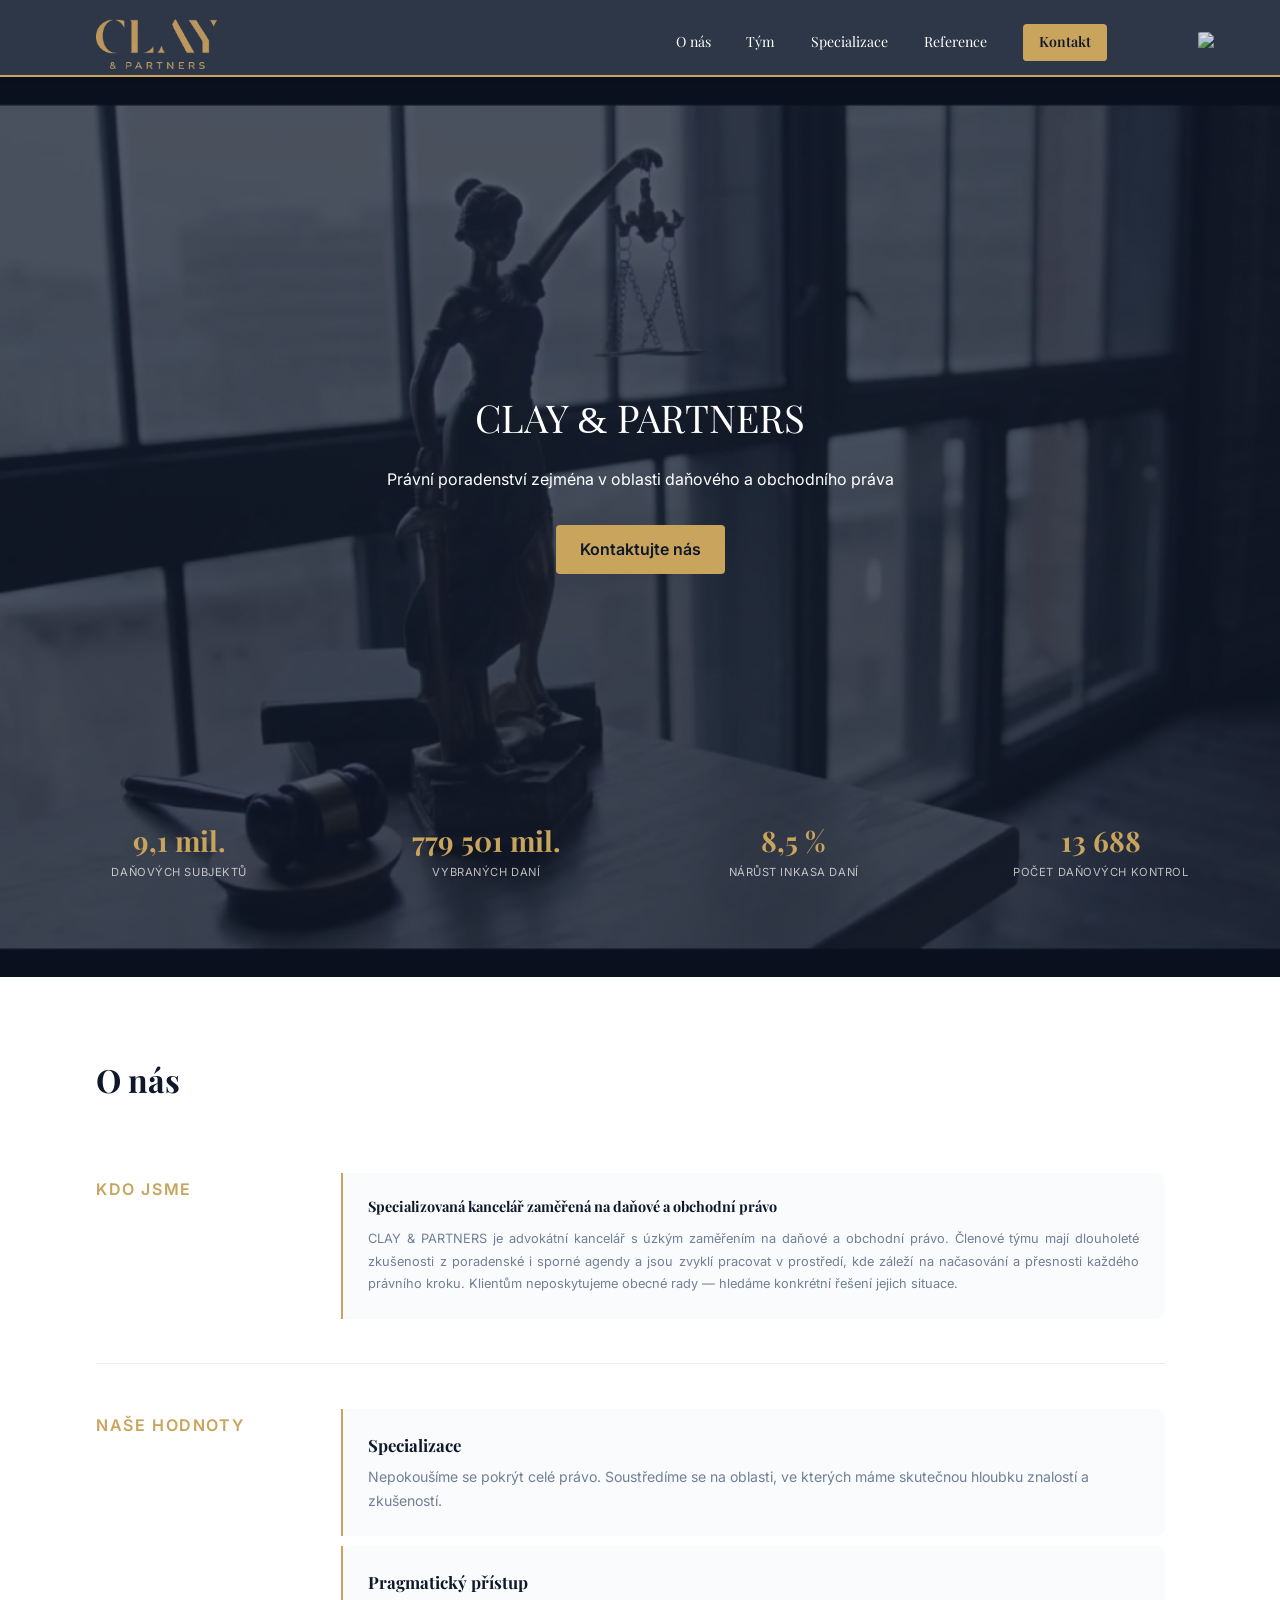
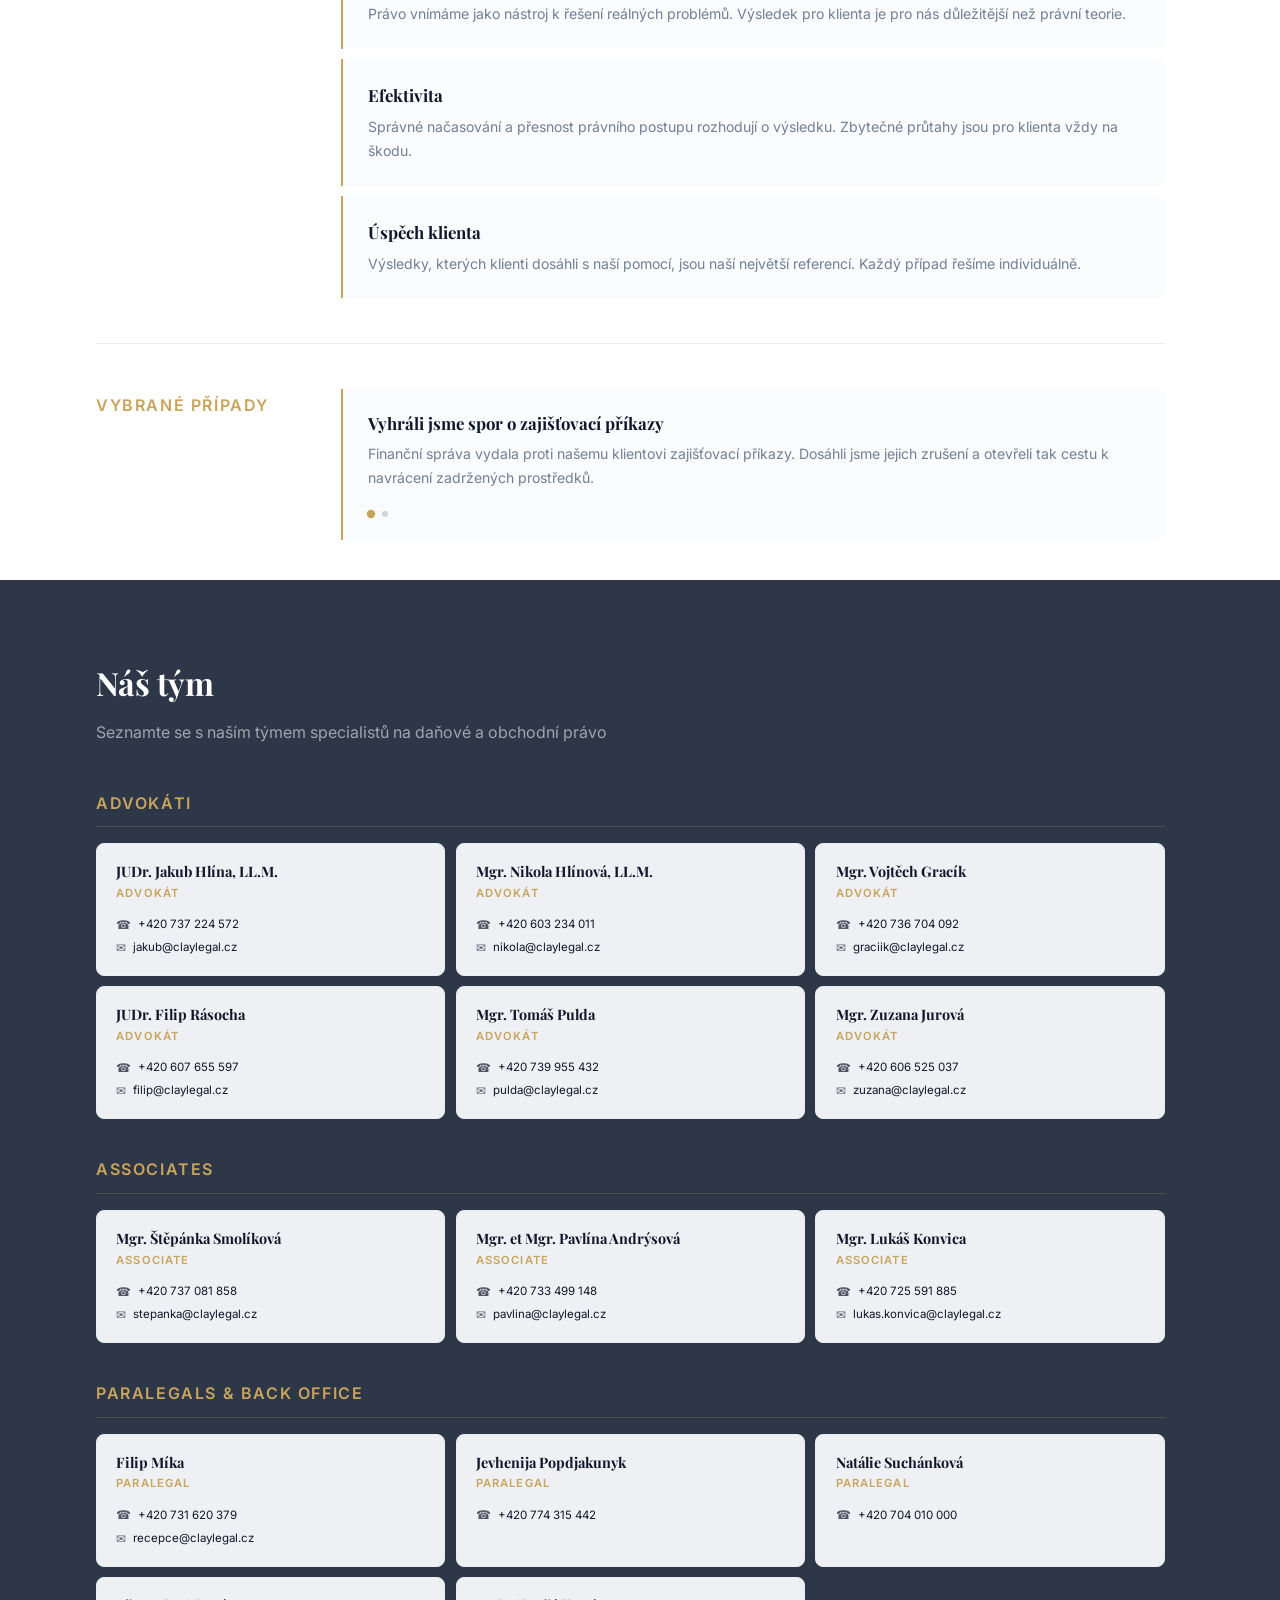
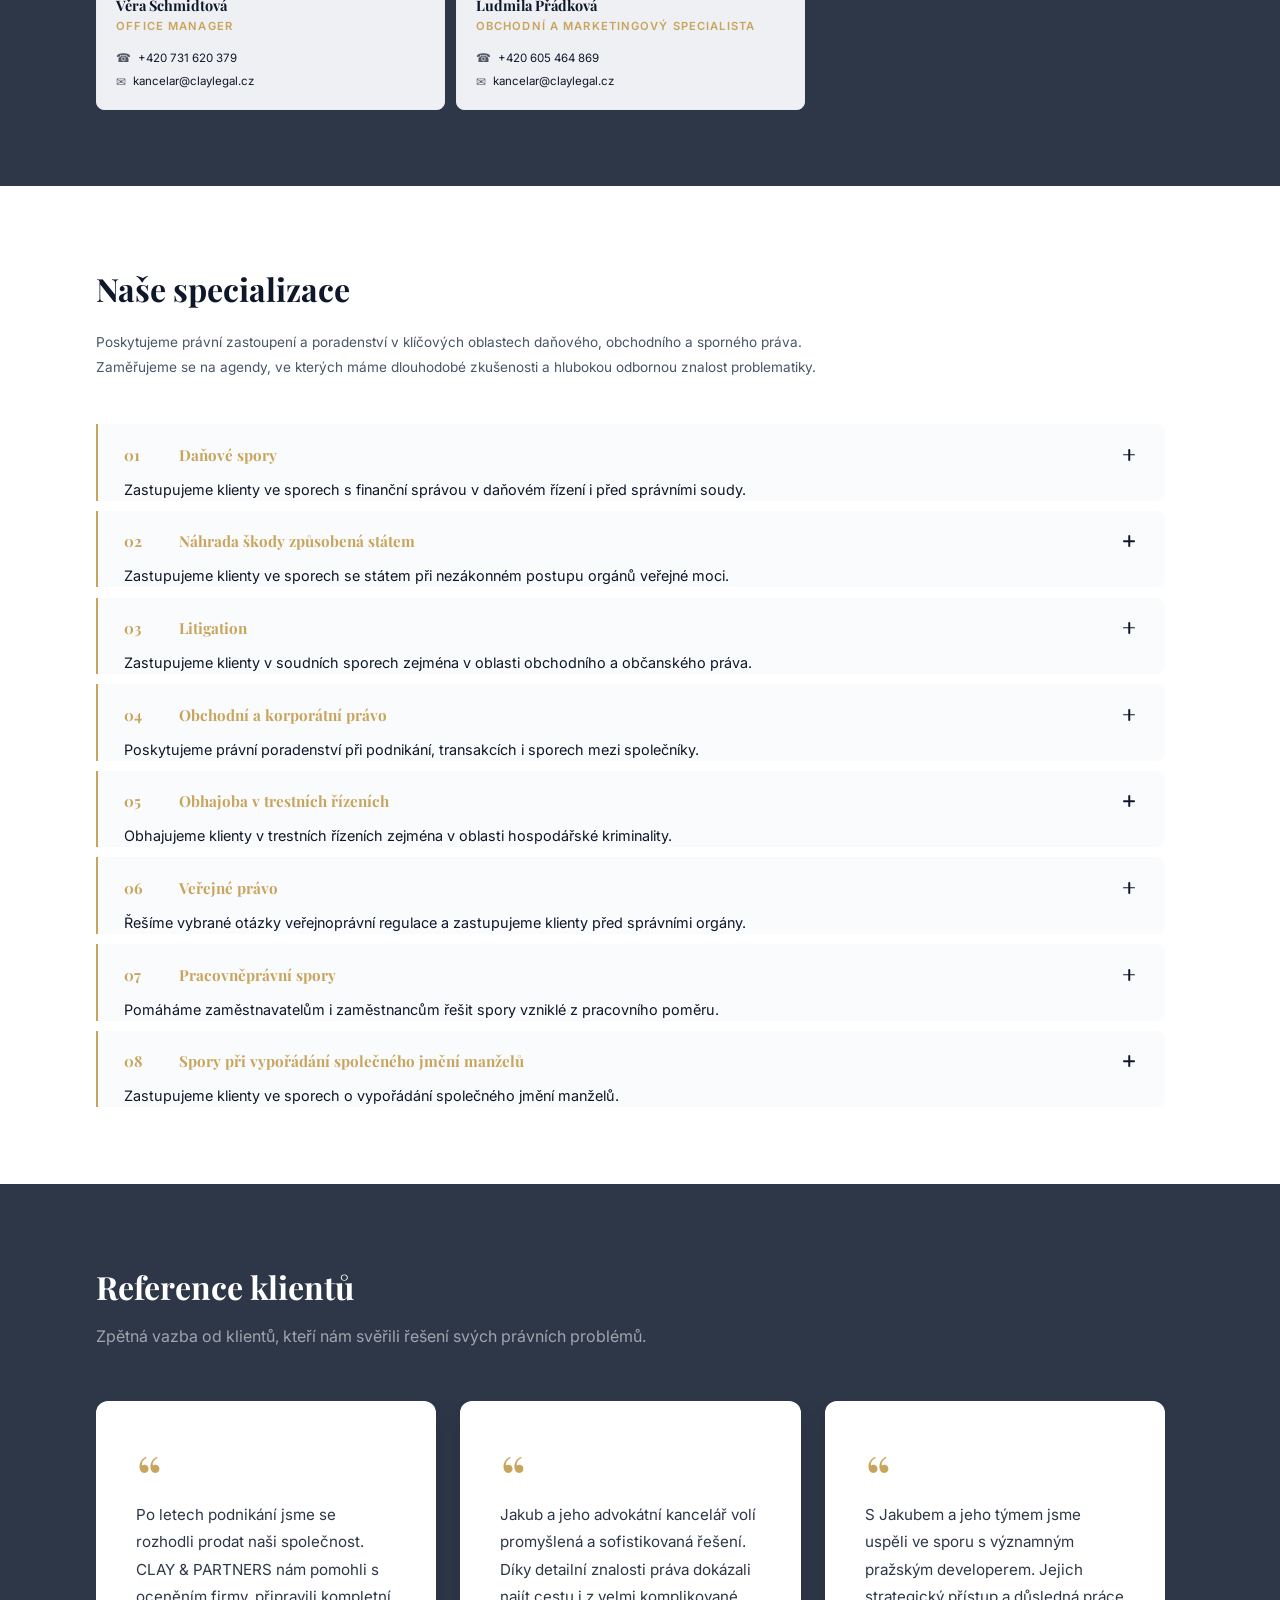
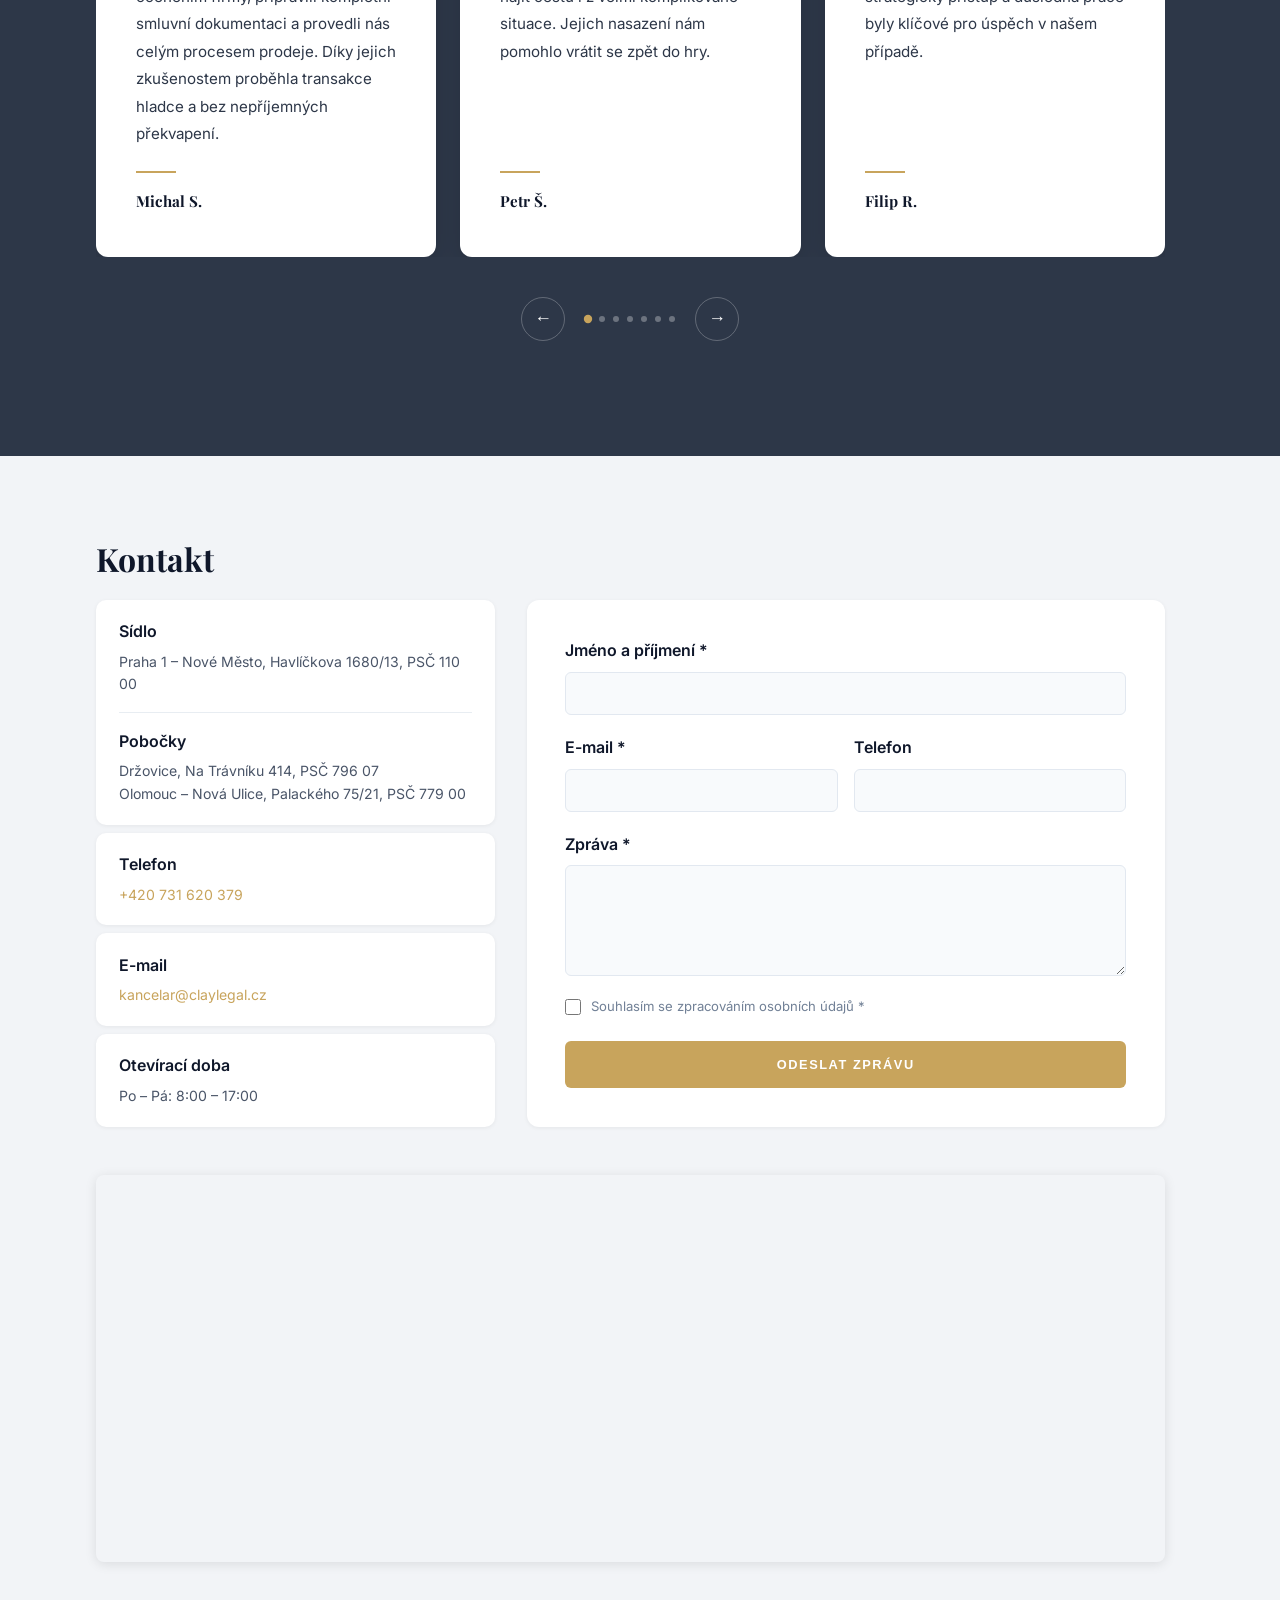
==== index.html @ 36e62459 "Add Google Maps embed with satellite view pinned to CLAY & PARTNERS Co-Authored-By: Claude Sonnet 4." ====
<!DOCTYPE html>
<html lang="cs">
<head>
    <meta charset="UTF-8">
    <meta name="viewport" content="width=device-width, initial-scale=1.0">
    <title>Advokátní Kancelář</title>
    <link href="https://fonts.googleapis.com/css2?family=Inter:wght@400;500;600&family=Playfair+Display:wght@400;700&display=swap" rel="stylesheet">
    <link rel="stylesheet" href="css/style.css">
</head>
<body>
    <header>
        <nav>
            <div class="container">
                <a href="#hero"><div class="logo-wrap"><img src="clay_partners_logo.svg" alt="CLAY & PARTNERS" class="logo"></div></a>
                <div class="nav-right">
                    <ul>
                        <li><a href="#onas">O nás</a></li>
                        <li><a href="#tym">Tým</a></li>
                        <li><a href="#specializace">Specializace</a></li>
                        <li><a href="#reference">Reference</a></li>
                        <li><a href="#kontakt">Kontakt</a></li>
                    </ul>
                    <button class="hamburger" id="hamburgerBtn" aria-label="Otevřít menu" aria-expanded="false">
                        <span></span>
                        <span></span>
                        <span></span>
                    </button>
                    <a href="index-en.html" class="lang-switch"><img src="https://cdn.jsdelivr.net/gh/lipis/flag-icons@6.6.6/flags/4x3/gb.svg" alt="EN" class="flag-icon"></a>
                </div>
            </div>
        </nav>
    </header>

    <!-- Mobile full-screen menu -->
    <div class="mobile-menu" id="mobileMenu" aria-hidden="true">
        <button class="mobile-menu-close" id="mobileMenuClose" aria-label="Zavřít menu">&times;</button>
        <ul>
            <li><a href="#onas">O nás</a></li>
            <li><a href="#tym">Tým</a></li>
            <li><a href="#specializace">Specializace</a></li>
            <li><a href="#reference">Reference</a></li>
            <li><a href="#kontakt">Kontakt</a></li>
        </ul>
        <a href="index-en.html" class="mobile-menu-lang">EN</a>
    </div>

    <section id="hero">
        <video autoplay muted loop preload="auto" poster="video/hero-poster.jpg">
            <source src="https://res.cloudinary.com/diklpwtvn/video/upload/f_auto,q_auto,w_1280/v1774442061/Final_clay_1_xkkwip.mp4" type="video/mp4">
            Váš prohlížeč nepodporuje video.
        </video>
        <div class="overlay"></div>
        <div class="hero-content">
            <div class="hero-text">
                <h1>CLAY <span class="ampersand">&amp;</span> PARTNERS</h1>
                <p>Právní poradenství zejména v oblasti daňového a obchodního práva</p>
                <a href="#kontakt" class="btn">Kontaktujte nás</a>
            </div>
            <div class="hero-stats">
                <div class="stat">
                    <div class="stat-value" data-target="9.3" data-suffix=" mil.">0</div>
                    <div class="stat-label">Daňových subjektů</div>
                </div>
                <div class="stat">
                    <div class="stat-value" data-target="795573" data-suffix=" mil.">0</div>
                    <div class="stat-label">Vybraných daní</div>
                </div>
                <div class="stat">
                    <div class="stat-value" data-target="8.7" data-suffix=" %">0</div>
                    <div class="stat-label">Nárůst inkasa daní</div>
                </div>
                <div class="stat">
                    <div class="stat-value" data-target="13971">0</div>
                    <div class="stat-label">Počet daňových kontrol</div>
                </div>
            </div>
        </div>
    </section>

    <section id="onas" class="section onas-section">
        <div class="container">

            <h2 class="onas-main-title">O nás</h2>

            <div class="onas-block">
                <div class="onas-block-label">Kdo jsme</div>
                <div class="onas-block-body">
                    <div class="content-block">
                        <h3 class="onas-headline">Specializovaná kancelář zaměřená na daňové a obchodní právo</h3>
                        <p class="onas-text">CLAY & PARTNERS je advokátní kancelář s úzkým zaměřením na daňové a obchodní právo. Členové týmu mají dlouholeté zkušenosti z poradenské i sporné agendy a jsou zvyklí pracovat v prostředí, kde záleží na načasování a přesnosti každého právního kroku. Klientům neposkytujeme obecné rady — hledáme konkrétní řešení jejich situace.</p>
                    </div>
                </div>
            </div>

            <div class="onas-block">
                <div class="onas-block-label">Naše hodnoty</div>
                <div class="onas-block-body">
                    <div class="values-grid">
                        <div class="value-card content-block">
                            <div class="value-title">Specializace</div>
                            <p>Nepokoušíme se pokrýt celé právo. Soustředíme se na oblasti, ve kterých máme skutečnou hloubku znalostí a zkušeností.</p>
                        </div>
                        <div class="value-card content-block">
                            <div class="value-title">Pragmatický přístup</div>
                            <p>Právo vnímáme jako nástroj k řešení reálných problémů. Výsledek pro klienta je pro nás důležitější než právní teorie.</p>
                        </div>
                        <div class="value-card content-block">
                            <div class="value-title">Efektivita</div>
                            <p>Správné načasování a přesnost právního postupu rozhodují o výsledku. Zbytečné průtahy jsou pro klienta vždy na škodu.</p>
                        </div>
                        <div class="value-card content-block">
                            <div class="value-title">Úspěch klienta</div>
                            <p>Výsledky, kterých klienti dosáhli s naší pomocí, jsou naší největší referencí. Každý případ řešíme individuálně.</p>
                        </div>
                    </div>
                </div>
            </div>

            <div class="onas-block">
                <div class="onas-block-label">Vybrané případy</div>
                <div class="onas-block-body">
                    <div class="cases-slider content-block">
                        <div class="cases-track" role="region" aria-label="Vybrané případy">
                            <div class="case-slide active" aria-hidden="false">
                                <h3 class="case-title">Vyhráli jsme spor o zajišťovací příkazy</h3>
                                <p class="case-text">Finanční správa vydala proti našemu klientovi zajišťovací příkazy. Dosáhli jsme jejich zrušení a otevřeli tak cestu k navrácení zadržených prostředků.</p>
                            </div>
                            <div class="case-slide" aria-hidden="true">
                                <h3 class="case-title">Vysoudili jsme zpět odebrané dotace</h3>
                                <p class="case-text">Klient čelil odebrání dotace a vysokému penále. Rozhodnutí finančního úřadu se nám podařilo zrušit.</p>
                            </div>
                        </div>
                        <div class="cases-dots" role="tablist" aria-label="Přepínání případů">
                            <button class="case-dot active" role="tab" aria-selected="true" aria-label="Případ 1"></button>
                            <button class="case-dot" role="tab" aria-selected="false" aria-label="Případ 2"></button>
                        </div>
                    </div>
                </div>
            </div>

        </div>
    </section>

    <section id="tym" class="section team-section">
        <div class="container">
            <div class="section-header">
                <h2>Náš tým</h2>
                <p class="section-subtitle">Seznamte se s naším týmem specialistů na daňové a obchodní právo</p>
            </div>

            <div class="team-category">
                <div class="category-label">Advokáti</div>
                <div class="team-grid">
                    <div class="team-card">
                        <div class="team-card-name">JUDr. Jakub Hlína, LL.M.</div>
                        <div class="team-card-position">Advokát</div>
                        <div class="team-card-contact">
                            <a href="tel:+420737224572" class="contact-link"><span class="contact-icon">☎</span>+420 737 224 572</a>
                            <a href="mailto:jakub@claylegal.cz" class="contact-link"><span class="contact-icon">✉</span>jakub@claylegal.cz</a>
                        </div>
                    </div>
                    <div class="team-card">
                        <div class="team-card-name">Mgr. Nikola Hlínová, LL.M.</div>
                        <div class="team-card-position">Advokát</div>
                        <div class="team-card-contact">
                            <a href="tel:+420603234011" class="contact-link"><span class="contact-icon">☎</span>+420 603 234 011</a>
                            <a href="mailto:nikola@claylegal.cz" class="contact-link"><span class="contact-icon">✉</span>nikola@claylegal.cz</a>
                        </div>
                    </div>
                    <div class="team-card">
                        <div class="team-card-name">Mgr. Vojtěch Gracík</div>
                        <div class="team-card-position">Advokát</div>
                        <div class="team-card-contact">
                            <a href="tel:+420736704092" class="contact-link"><span class="contact-icon">☎</span>+420 736 704 092</a>
                            <a href="mailto:graciik@claylegal.cz" class="contact-link"><span class="contact-icon">✉</span>graciik@claylegal.cz</a>
                        </div>
                    </div>
                    <div class="team-card">
                        <div class="team-card-name">JUDr. Filip Rásocha</div>
                        <div class="team-card-position">Advokát</div>
                        <div class="team-card-contact">
                            <a href="tel:+420607655597" class="contact-link"><span class="contact-icon">☎</span>+420 607 655 597</a>
                            <a href="mailto:filip@claylegal.cz" class="contact-link"><span class="contact-icon">✉</span>filip@claylegal.cz</a>
                        </div>
                    </div>
                    <div class="team-card">
                        <div class="team-card-name">Mgr. Tomáš Pulda</div>
                        <div class="team-card-position">Advokát</div>
                        <div class="team-card-contact">
                            <a href="tel:+420739955432" class="contact-link"><span class="contact-icon">☎</span>+420 739 955 432</a>
                            <a href="mailto:pulda@claylegal.cz" class="contact-link"><span class="contact-icon">✉</span>pulda@claylegal.cz</a>
                        </div>
                    </div>
                    <div class="team-card">
                        <div class="team-card-name">Mgr. Zuzana Jurová</div>
                        <div class="team-card-position">Advokát</div>
                        <div class="team-card-contact">
                            <a href="tel:+420606525037" class="contact-link"><span class="contact-icon">☎</span>+420 606 525 037</a>
                            <a href="mailto:zuzana@claylegal.cz" class="contact-link"><span class="contact-icon">✉</span>zuzana@claylegal.cz</a>
                        </div>
                    </div>
                </div>
            </div>

            <div class="team-category">
                <div class="category-label">Associates</div>
                <div class="team-grid">
                    <div class="team-card">
                        <div class="team-card-name">Mgr. Štěpánka Smolíková</div>
                        <div class="team-card-position">Associate</div>
                        <div class="team-card-contact">
                            <a href="tel:+420737081858" class="contact-link"><span class="contact-icon">☎</span>+420 737 081 858</a>
                            <a href="mailto:stepanka@claylegal.cz" class="contact-link"><span class="contact-icon">✉</span>stepanka@claylegal.cz</a>
                        </div>
                    </div>
                    <div class="team-card">
                        <div class="team-card-name">Mgr. et Mgr. Pavlína Andrýsová</div>
                        <div class="team-card-position">Associate</div>
                        <div class="team-card-contact">
                            <a href="tel:+420733499148" class="contact-link"><span class="contact-icon">☎</span>+420 733 499 148</a>
                            <a href="mailto:pavlina@claylegal.cz" class="contact-link"><span class="contact-icon">✉</span>pavlina@claylegal.cz</a>
                        </div>
                    </div>
                    <div class="team-card">
                        <div class="team-card-name">Mgr. Lukáš Konvica</div>
                        <div class="team-card-position">Associate</div>
                        <div class="team-card-contact">
                            <a href="tel:+420725591885" class="contact-link"><span class="contact-icon">☎</span>+420 725 591 885</a>
                            <a href="mailto:lukas.konvica@claylegal.cz" class="contact-link"><span class="contact-icon">✉</span>lukas.konvica@claylegal.cz</a>
                        </div>
                    </div>
                </div>
            </div>

            <div class="team-category">
                <div class="category-label">Paralegals & Back Office</div>
                <div class="team-grid">
                    <div class="team-card">
                        <div class="team-card-name">Filip Míka</div>
                        <div class="team-card-position">Paralegal</div>
                        <div class="team-card-contact">
                            <a href="tel:+420731620379" class="contact-link"><span class="contact-icon">☎</span>+420 731 620 379</a>
                            <a href="mailto:recepce@claylegal.cz" class="contact-link"><span class="contact-icon">✉</span>recepce@claylegal.cz</a>
                        </div>
                    </div>
                    <div class="team-card">
                        <div class="team-card-name">Jevhenija Popdjakunyk</div>
                        <div class="team-card-position">Paralegal</div>
                        <div class="team-card-contact">
                            <a href="tel:+420774315442" class="contact-link"><span class="contact-icon">☎</span>+420 774 315 442</a>
                        </div>
                    </div>
                    <div class="team-card">
                        <div class="team-card-name">Natálie Suchánková</div>
                        <div class="team-card-position">Paralegal</div>
                        <div class="team-card-contact">
                            <a href="tel:+420704010000" class="contact-link"><span class="contact-icon">☎</span>+420 704 010 000</a>
                        </div>
                    </div>
                    <div class="team-card">
                        <div class="team-card-name">Věra Schmidtová</div>
                        <div class="team-card-position">Office Manager</div>
                        <div class="team-card-contact">
                            <a href="tel:+420731620379" class="contact-link"><span class="contact-icon">☎</span>+420 731 620 379</a>
                            <a href="mailto:kancelar@claylegal.cz" class="contact-link"><span class="contact-icon">✉</span>kancelar@claylegal.cz</a>
                        </div>
                    </div>
                    <div class="team-card">
                        <div class="team-card-name">Ludmila Přádková</div>
                        <div class="team-card-position">Obchodní a marketingový specialista</div>
                        <div class="team-card-contact">
                            <a href="tel:+420605464869" class="contact-link"><span class="contact-icon">☎</span>+420 605 464 869</a>
                            <a href="mailto:kancelar@claylegal.cz" class="contact-link"><span class="contact-icon">✉</span>kancelar@claylegal.cz</a>
                        </div>
                    </div>
                </div>
            </div>
        </div>
    </section>

    <section id="specializace" class="section specializace-section">
        <div class="container">
            <h2>Naše specializace</h2>
            <p class="specializace-intro">Poskytujeme právní zastoupení a poradenství v klíčových oblastech daňového, obchodního a sporného práva. Zaměřujeme se na agendy, ve kterých máme dlouhodobé zkušenosti a hlubokou odbornou znalost problematiky.</p>

            <div class="accordion">

                <div class="accordion-item">
                    <button class="accordion-header" aria-expanded="false">
                        <span class="accordion-number">01</span>
                        <span class="accordion-title">Daňové spory</span>
                        <span class="accordion-icon"></span>
                    </button>
                    <div class="accordion-body">
                        <div class="accordion-body-inner">
                            <p class="accordion-perex">Zastupujeme klienty ve sporech s finanční správou v daňovém řízení i před správními soudy.</p>
                            <p class="accordion-text">Máte problémy s berní či celní správou? Čelíte daňové kontrole, zadržení nadměrného odpočtu DPH nebo zajišťovacím příkazům? Zastupujeme domácí i zahraniční klienty ve všech fázích daňového řízení včetně navazujícího soudního přezkumu. Máme za sebou úspěšné spory s finanční správou v hodnotě přesahující 1 miliardu korun.</p>
                        </div>
                    </div>
                </div>

                <div class="accordion-item">
                    <button class="accordion-header" aria-expanded="false">
                        <span class="accordion-number">02</span>
                        <span class="accordion-title">Náhrada škody způsobená státem</span>
                        <span class="accordion-icon"></span>
                    </button>
                    <div class="accordion-body">
                        <div class="accordion-body-inner">
                            <p class="accordion-perex">Zastupujeme klienty ve sporech se státem při nezákonném postupu orgánů veřejné moci.</p>
                            <p class="accordion-text">Pokud Vám stát způsobil škodu nezákonným rozhodnutím nebo nesprávným úředním postupem, pomůžeme Vám domoci se náhrady podle zákona o odpovědnosti státu za škodu. Zastupujeme klienty například při nezákonných zásazích finanční správy či dalších orgánů veřejné moci.</p>
                        </div>
                    </div>
                </div>

                <div class="accordion-item">
                    <button class="accordion-header" aria-expanded="false">
                        <span class="accordion-number">03</span>
                        <span class="accordion-title">Litigation</span>
                        <span class="accordion-icon"></span>
                    </button>
                    <div class="accordion-body">
                        <div class="accordion-body-inner">
                            <p class="accordion-perex">Zastupujeme klienty v soudních sporech zejména v oblasti obchodního a občanského práva.</p>
                            <p class="accordion-text">Pravidelně zastupujeme klienty v soudních řízeních týkajících se obchodních sporů, odpovědnosti za vady díla, pojistných plnění či pracovněprávních nároků. Pokud nelze dosáhnout dohody, hájíme zájmy našich klientů před soudem s maximálním nasazením.</p>
                        </div>
                    </div>
                </div>

                <div class="accordion-item">
                    <button class="accordion-header" aria-expanded="false">
                        <span class="accordion-number">04</span>
                        <span class="accordion-title">Obchodní a korporátní právo</span>
                        <span class="accordion-icon"></span>
                    </button>
                    <div class="accordion-body">
                        <div class="accordion-body-inner">
                            <p class="accordion-perex">Poskytujeme právní poradenství při podnikání, transakcích i sporech mezi společníky.</p>
                            <p class="accordion-text">Pomáháme klientům při prodeji a akvizicích společností, nastavování vztahů mezi společníky i řešení sporů mezi akcionáři či podílníky. Zastupujeme rovněž věřitele a insolvenční správce v rámci insolvenčních řízení.</p>
                        </div>
                    </div>
                </div>

                <div class="accordion-item">
                    <button class="accordion-header" aria-expanded="false">
                        <span class="accordion-number">05</span>
                        <span class="accordion-title">Obhajoba v trestních řízeních</span>
                        <span class="accordion-icon"></span>
                    </button>
                    <div class="accordion-body">
                        <div class="accordion-body-inner">
                            <p class="accordion-perex">Obhajujeme klienty v trestních řízeních zejména v oblasti hospodářské kriminality.</p>
                            <p class="accordion-text">Specializujeme se na trestní řízení týkající se hospodářských a daňových trestných činů, tzv. white-collar crimes. Klientům rovněž pomáháme nastavovat preventivní opatření pro předcházení trestní odpovědnosti právnických osob. JUDr. Jakub Hlína je členem Unie obhájců České republiky.</p>
                        </div>
                    </div>
                </div>

                <div class="accordion-item">
                    <button class="accordion-header" aria-expanded="false">
                        <span class="accordion-number">06</span>
                        <span class="accordion-title">Veřejné právo</span>
                        <span class="accordion-icon"></span>
                    </button>
                    <div class="accordion-body">
                        <div class="accordion-body-inner">
                            <p class="accordion-perex">Řešíme vybrané otázky veřejnoprávní regulace a zastupujeme klienty před správními orgány.</p>
                            <p class="accordion-text">Zastupujeme klienty v řízeních před správními orgány například při cenových kontrolách nebo při kontrole využití dotačních prostředků. Zaměřujeme se také na problematiku regulovaných odvětví.</p>
                        </div>
                    </div>
                </div>

                <div class="accordion-item">
                    <button class="accordion-header" aria-expanded="false">
                        <span class="accordion-number">07</span>
                        <span class="accordion-title">Pracovněprávní spory</span>
                        <span class="accordion-icon"></span>
                    </button>
                    <div class="accordion-body">
                        <div class="accordion-body-inner">
                            <p class="accordion-perex">Pomáháme zaměstnavatelům i zaměstnancům řešit spory vzniklé z pracovního poměru.</p>
                            <p class="accordion-text">Snažíme se spory mezi zaměstnavatelem a zaměstnancem řešit efektivně a předcházet jejich eskalaci. Pokud je však soudní řízení nevyhnutelné, zastupujeme klienty v pracovněprávních sporech o nároky z pracovního poměru.</p>
                        </div>
                    </div>
                </div>

                <div class="accordion-item">
                    <button class="accordion-header" aria-expanded="false">
                        <span class="accordion-number">08</span>
                        <span class="accordion-title">Spory při vypořádání společného jmění manželů</span>
                        <span class="accordion-icon"></span>
                    </button>
                    <div class="accordion-body">
                        <div class="accordion-body-inner">
                            <p class="accordion-perex">Zastupujeme klienty ve sporech o vypořádání společného jmění manželů.</p>
                            <p class="accordion-text">Rodinné spory vyžadují citlivý a individuální přístup. Pomáháme klientům řešit majetkové otázky spojené s rozvodem, zejména vypořádání společného jmění manželů.</p>
                        </div>
                    </div>
                </div>

            </div>
        </div>
    </section>

    <section id="reference" class="section reference-section">
        <div class="container">
            <div class="reference-header">
                <h2 class="reference-title">Reference klientů</h2>
                <p class="reference-subtitle">Zpětná vazba od klientů, kteří nám svěřili řešení svých právních problémů.</p>
            </div>

            <div class="testimonial-slider">
                <div class="testimonial-track">
                    <div class="testimonial-card">
                        <div class="testimonial-quote">&#8220;</div>
                        <p class="testimonial-text">Po letech podnikání jsme se rozhodli prodat naši společnost. CLAY & PARTNERS nám pomohli s oceněním firmy, připravili kompletní smluvní dokumentaci a provedli nás celým procesem prodeje. Díky jejich zkušenostem proběhla transakce hladce a bez nepříjemných překvapení.</p>
                        <div class="testimonial-line"></div>
                        <div class="testimonial-name">Michal S.</div>
                    </div>
                    <div class="testimonial-card">
                        <div class="testimonial-quote">&#8220;</div>
                        <p class="testimonial-text">Jakub a jeho advokátní kancelář volí promyšlená a sofistikovaná řešení. Díky detailní znalosti práva dokázali najít cestu i z velmi komplikované situace. Jejich nasazení nám pomohlo vrátit se zpět do hry.</p>
                        <div class="testimonial-line"></div>
                        <div class="testimonial-name">Petr Š.</div>
                    </div>
                    <div class="testimonial-card">
                        <div class="testimonial-quote">&#8220;</div>
                        <p class="testimonial-text">S Jakubem a jeho týmem jsme uspěli ve sporu s významným pražským developerem. Jejich strategický přístup a důsledná práce byly klíčové pro úspěch v našem případě.</p>
                        <div class="testimonial-line"></div>
                        <div class="testimonial-name">Filip R.</div>
                    </div>
                    <div class="testimonial-card">
                        <div class="testimonial-quote">&#8220;</div>
                        <p class="testimonial-text">Po zásahu finančního úřadu byla naše společnost prakticky paralyzována. Díky právní pomoci CLAY & PARTNERS se podařilo zrušit zajišťovací příkazy a získat zpět zadržené prostředky.</p>
                        <div class="testimonial-line"></div>
                        <div class="testimonial-name">Společnost z oboru strojírenství</div>
                    </div>
                    <div class="testimonial-card">
                        <div class="testimonial-quote">&#8220;</div>
                        <p class="testimonial-text">Byli jsme neprávem obviněni z účasti na daňovém podvodu a čelili jsme zajištění majetku. Díky rychlému a profesionálnímu zásahu advokátů z CLAY & PARTNERS bylo rozhodnutí finanční správy zrušeno a majetek uvolněn.</p>
                        <div class="testimonial-line"></div>
                        <div class="testimonial-name">Radek Z.</div>
                    </div>
                    <div class="testimonial-card">
                        <div class="testimonial-quote">&#8220;</div>
                        <p class="testimonial-text">S manželem jsme v této advokátní kanceláři našli řešení složité rodinné situace. Oceňujeme citlivý přístup i jasné vedení celého případu.</p>
                        <div class="testimonial-line"></div>
                        <div class="testimonial-name">Marie D.</div>
                    </div>
                    <div class="testimonial-card">
                        <div class="testimonial-quote">&#8220;</div>
                        <p class="testimonial-text">Pan doktor a jeho kancelář jsou naším dlouhodobým právním partnerem. Pomáhají nám při jednáních s dodavateli i státní správou a vždy přicházejí s praktickým řešením.</p>
                        <div class="testimonial-line"></div>
                        <div class="testimonial-name">GALVA s.r.o.</div>
                    </div>
                    <div class="testimonial-card">
                        <div class="testimonial-quote">&#8220;</div>
                        <p class="testimonial-text">Díky doporučení jsme se obrátili na CLAY & PARTNERS při řešení náhrady škody na zdraví. Právní zastoupení bylo profesionální a výsledkem byla kompenzace, která nám pomohla situaci zvládnout.</p>
                        <div class="testimonial-line"></div>
                        <div class="testimonial-name">Ing. David K.</div>
                    </div>
                    <div class="testimonial-card">
                        <div class="testimonial-quote">&#8220;</div>
                        <p class="testimonial-text">Velmi si vážíme proaktivního přístupu při daňové optimalizaci našeho podnikání. Spolupráce je vždy profesionální a přehledná.</p>
                        <div class="testimonial-line"></div>
                        <div class="testimonial-name">M + L</div>
                    </div>
                </div>
            </div>

            <div class="testimonial-controls">
                <button class="testimonial-arrow prev" aria-label="Předchozí">&#8592;</button>
                <div class="testimonial-dots"></div>
                <button class="testimonial-arrow next" aria-label="Další">&#8594;</button>
            </div>
        </div>
    </section>

    <section id="kontakt" class="section kontakt-section">
        <div class="container">
            <h2>Kontakt</h2>
            <div class="kontakt-layout">

                <div class="kontakt-info">
                    <div class="kontakt-card">
                        <div class="kontakt-card-subsection">
                            <div class="kontakt-card-label">Sídlo</div>
                            <div class="kontakt-card-value">Praha 1 – Nové Město, Havlíčkova 1680/13, PSČ 110 00</div>
                        </div>
                        <div class="kontakt-card-subsection">
                            <div class="kontakt-card-label">Pobočky</div>
                            <div class="kontakt-card-value">Držovice, Na Trávníku 414, PSČ 796 07<br>Olomouc – Nová Ulice, Palackého 75/21, PSČ 779 00</div>
                        </div>
                    </div>
                    <div class="kontakt-card">
                        <div class="kontakt-card-label">Telefon</div>
                        <a href="tel:+420731620379" class="kontakt-card-value kontakt-gold">+420 731 620 379</a>
                    </div>
                    <div class="kontakt-card">
                        <div class="kontakt-card-label">E-mail</div>
                        <a href="mailto:kancelar@claylegal.cz" class="kontakt-card-value kontakt-gold">kancelar@claylegal.cz</a>
                    </div>
                    <div class="kontakt-card">
                        <div class="kontakt-card-label">Otevírací doba</div>
                        <div class="kontakt-card-value">Po – Pá: 8:00 – 17:00</div>
                    </div>
                </div>

                <div class="kontakt-form-wrap">
                    <form class="contact-form" id="contactForm">
                        <div class="form-field">
                            <label for="jmeno">Jméno a příjmení *</label>
                            <input type="text" id="jmeno" name="jmeno" required>
                        </div>
                        <div class="form-row">
                            <div class="form-field">
                                <label for="email">E-mail *</label>
                                <input type="email" id="email" name="email" required>
                            </div>
                            <div class="form-field">
                                <label for="telefon">Telefon</label>
                                <input type="tel" id="telefon" name="telefon">
                            </div>
                        </div>
                        <div class="form-field">
                            <label for="zprava">Zpráva *</label>
                            <textarea id="zprava" name="zprava" rows="5" required></textarea>
                        </div>
                        <div class="form-gdpr">
                            <input type="checkbox" id="gdpr" name="gdpr" required>
                            <label for="gdpr">Souhlasím se zpracováním osobních údajů *</label>
                        </div>
                        <button type="submit" class="btn-submit">Odeslat zprávu</button>
                    </form>
                </div>

            </div>

            <div class="kontakt-mapa">
                <iframe
                    src="https://www.google.com/maps/embed?pb=!1m18!1m12!1m3!1d2500!2d14.4321718!3d50.0891786!2m3!1f0!2f0!3f0!3m2!1i1024!2i768!4f13.1!3m3!1m2!1s0x470b954b6372d099%3A0xa432a1be4aa18b9a!2sCLAY+%26+PARTNERS%2C+advok%C3%A1tn%C3%AD+kanel%C3%A1%C5%99+s.r.o.!5e1!3m2!1scs!2scz!4v1711584000000!5m2!1scs!2scz"
                    width="100%"
                    height="380"
                    style="border:0;"
                    allowfullscreen=""
                    loading="lazy"
                    referrerpolicy="no-referrer-when-downgrade"
                    title="Sídlo CLAY & PARTNERS">
                </iframe>
            </div>

        </div>
    </section>


    <script src="js/script.js"></script>
</body>
</html>
---- css/style.css ----
/* Reset */
* {
    margin: 0;
    padding: 0;
    box-sizing: border-box;
}

:root {
    --navy: #0F172A;
    --gold: #C8A45C;
    --light-grey: #F5F5F5;
    --white: #FFFFFF;
}

body {
    font-family: 'Inter', sans-serif;
    color: var(--navy);
    line-height: 1.6;
}

h1, h2, h3 {
    font-family: 'Playfair Display', serif;
    font-weight: 700;
}

h1 {
    font-size: clamp(2rem, 3vw, 4rem);
}

h2 {
    font-size: clamp(1.8rem, 2.5vw, 3.2rem);
    margin-bottom: 1rem;
}

h3 {
    font-size: clamp(1.2rem, 1.5vw, 2rem);
}

.container {
    max-width: clamp(900px, 85vw, 1400px);
    margin: 0 auto;
    padding: 0 clamp(12px, 1.5vw, 24px) 0 0;
}


.btn {
    display: inline-block;
    background: var(--gold);
    color: var(--navy);
    padding: 12px 24px;
    text-decoration: none;
    border-radius: 4px;
    transition: background 0.3s;
    font-weight: 600;
}

.btn:hover {
    background: #B8944A;
}

/* Header */
header {
    position: sticky;
    top: 0;
    background: #2D3748;
    z-index: 100;
    box-shadow: 0 2px 4px rgba(0,0,0,0.1);
    border-bottom: 2px solid var(--gold);
    min-height: clamp(64px, 5.5vw, 96px);
    overflow: hidden;
}

header::after {
    content: '';
    position: absolute;
    top: 0;
    left: -100%;
    width: 50%;
    height: 100%;
    background: linear-gradient(
        120deg,
        transparent 0%,
        rgba(212, 175, 55, 0.15) 40%,
        rgba(255, 235, 120, 0.3) 50%,
        rgba(212, 175, 55, 0.15) 60%,
        transparent 100%
    );
    animation: navShimmer 1.8s ease-in-out 0.3s 1 both;
    pointer-events: none;
    z-index: 0;
}

@keyframes navShimmer {
    0%   { left: -60%; }
    100% { left: 160%; }
}

nav .container {
    display: flex;
    align-items: center;
    justify-content: space-between;
}

.logo {
    height: 50px;
    width: auto;
    object-fit: contain;
    margin-top: 5mm;
    display: block;
}

.logo-wrap {
    position: relative;
    overflow: hidden;
    display: inline-block;
    margin-top: 5mm;
}

.logo-wrap .logo {
    margin-top: 0;
}


.nav-right {
    display: flex;
    align-items: center;
    gap: 8px;
    margin-right: -1.5cm;
}

nav ul {
    display: flex;
    list-style: none;
    justify-content: flex-end;
    margin: 0;
    align-items: center;
    padding-top: 2mm;
}

nav li {
    margin: 0 clamp(10px, 1.4vw, 24px);
}

nav a {
    text-decoration: none;
    color: white;
    font-weight: 400;
    font-family: 'Playfair Display', serif;
    font-size: clamp(13px, 1.1vw, 17px);
    transition: color 0.3s;
}

nav a:hover {
    color: var(--gold);
}

nav a.nav-active {
    color: var(--gold);
    border-bottom: 2px solid var(--gold);
    padding-bottom: 2px;
}

nav a[href="#kontakt"] {
    background: var(--gold);
    color: var(--navy);
    padding: 8px 16px;
    border-radius: 4px;
    font-weight: 600;
}

.lang-switch {
    text-decoration: none;
    margin-left: calc(8px + 1.5cm);
    margin-top: 2mm;
    opacity: 0.85;
    transition: opacity 0.2s;
}

.lang-switch:hover {
    opacity: 1;
}

.flag-icon {
    display: block;
    width: 24px;
    height: 18px;
    border-radius: 2px;
}

/* Hero */
#hero {
    position: relative;
    height: 100vh;
    height: 100dvh;
    overflow: hidden;
    display: flex;
    flex-direction: column;
    background: #1a1a2e url('../video/hero-poster.jpg') center/cover no-repeat;
}

#hero video {
    position: absolute;
    top: 0;
    left: 0;
    width: 100%;
    height: 100%;
    object-fit: cover;
    animation: videoFadeIn 1.2s ease-in both;
}

@keyframes videoFadeIn {
    from { opacity: 0; }
    to   { opacity: 1; }
}

.overlay {
    position: absolute;
    top: 0;
    left: 0;
    width: 100%;
    height: 100%;
    background: rgba(15, 23, 42, 0.7);
}

.hero-content {
    flex: 1;
    display: flex;
    flex-direction: column;
    align-items: center;
    justify-content: center;
    text-align: center;
    color: var(--white);
    position: relative;
    z-index: 10;
    padding: clamp(48px, 6vw, 120px) clamp(16px, 2vw, 40px);
}

.hero-text {
    flex: 1;
    display: flex;
    flex-direction: column;
    align-items: center;
    justify-content: center;
}

.hero-content h1 {
    margin-bottom: 1rem;
    font-weight: 400;
    background: linear-gradient(
        90deg,
        #ffffff 0%,
        #ffffff 40%,
        #D4AF37 47%,
        #FFF5A0 50%,
        #D4AF37 53%,
        #ffffff 60%,
        #ffffff 100%
    );
    background-size: 250% auto;
    background-position: 0% center;
    -webkit-background-clip: text;
    background-clip: text;
    -webkit-text-fill-color: transparent;
    animation: textShimmer 1.2s ease-in-out 0.3s 1 both;
}

@keyframes textShimmer {
    0%   { background-position: 100% center; }
    100% { background-position: 0% center; }
}

.ampersand {
    font-family: 'Georgia', serif;
    font-weight: 400;
}

.hero-content p {
    font-size: clamp(1rem, 1.2vw, 1.4rem);
    margin-bottom: 2rem;
}

/* Sections */
.section {
    padding: clamp(48px, 6vw, 120px) 0;
}

/* Stats */
.hero-stats {
    display: grid;
    grid-template-columns: repeat(4, 1fr);
    margin-top: auto;
    width: 100%;
    animation: statsFadeIn 1s ease 0.6s both;
}

@keyframes statsFadeIn {
    from {
        opacity: 0;
        transform: translateY(20px);
    }
    to {
        opacity: 1;
        transform: translateY(0);
    }
}

.stat {
    padding: clamp(14px, 1.5vw, 28px) clamp(16px, 1.8vw, 32px);
    text-align: center;
    color: var(--white);
}

.stat-value {
    font-family: 'Playfair Display', serif;
    font-size: clamp(1.6rem, 2.2vw, 3rem);
    font-weight: 700;
    color: var(--gold);
    margin-bottom: 0.4rem;
    line-height: 1.1;
}

.stat-label {
    font-size: clamp(0.7rem, 0.8vw, 1rem);
    letter-spacing: 0.05em;
    text-transform: uppercase;
    opacity: 0.7;
}

@media (max-width: 992px) {
    .hero-stats {
        grid-template-columns: repeat(2, 1fr);
    }
}

/* hero-stats 640px — see consolidated mobile block at bottom of file */

.two-column {
    display: grid;
    grid-template-columns: 1fr 1fr;
    gap: 40px;
    align-items: center;
}

.image img {
    width: 100%;
    height: auto;
}

/* O nás */
.onas-section {
    padding-bottom: 40px;
}

.onas-main-title {
    font-size: clamp(1.8rem, 2.5vw, 3.2rem);
    font-weight: 700;
    color: var(--navy);
    margin-bottom: clamp(16px, 1.8vw, 32px);
}

.onas-block {
    display: grid;
    grid-template-columns: 200px 1fr;
    gap: clamp(24px, 3.5vw, 64px);
    padding: clamp(32px, 3.5vw, 64px) 0;
    align-items: start;
}

.onas-block + .onas-block {
    border-top: 1px solid #E8EDF2;
}

.onas-block:last-child {
    padding-bottom: 0;
}

.onas-block-label {
    font-family: 'Inter', sans-serif;
    font-size: 1rem;
    font-weight: 600;
    letter-spacing: 0.1em;
    text-transform: uppercase;
    color: var(--gold);
    padding-top: 4px;
}

.values-grid {
    display: flex;
    flex-direction: column;
    gap: 10px;
}

/* Reusable content block — zlatá linka vlevo */
.content-block {
    border-left: 2px solid var(--gold);
    border-radius: 0 8px 8px 0;
    background: #FAFBFC;
    padding: clamp(18px, 1.8vw, 32px) clamp(20px, 2vw, 36px);
    transition: border-left-color 0.3s ease;
}

.content-block:hover {
    border-left-color: #B8944A;
}

.onas-headline {
    font-family: 'Playfair Display', serif;
    font-size: clamp(0.9rem, 1vw, 1.2rem);
    font-weight: 700;
    line-height: 1.4;
    color: var(--navy);
    margin: 0 0 12px;
    max-width: 680px;
}

.onas-text {
    font-size: clamp(0.8rem, 0.85vw, 1rem);
    line-height: 1.75;
    color: #718096;
    margin: 0;
    width: 100%;
    text-align: justify;
}

/* Slider případů */
.cases-track {
    position: relative;
    /* výška nastavena JS měřením */
}

.case-slide {
    position: absolute;
    top: 0;
    left: 0;
    width: 100%;
    opacity: 0;
    transform: translateX(12px);
    transition: opacity 0.5s ease, transform 0.5s ease;
    pointer-events: none;
}

.case-slide.active {
    opacity: 1;
    transform: translateX(0);
    pointer-events: auto;
}


.case-title {
    font-family: 'Playfair Display', serif;
    font-size: 1.05rem;
    font-weight: 700;
    color: var(--navy);
    margin: 0 0 6px;
    line-height: 1.4;
}

.case-text {
    font-size: 0.88rem;
    line-height: 1.75;
    color: #718096;
    margin: 0;
}

.cases-dots {
    display: flex;
    gap: 8px;
    margin-top: 20px;
}

.case-dot {
    width: 6px;
    height: 6px;
    border-radius: 50%;
    background: #CBD5E0;
    border: none;
    cursor: pointer;
    padding: 0;
    transition: background 0.3s ease, transform 0.3s ease;
}

.case-dot.active {
    background: var(--gold);
    transform: scale(1.4);
}

.case-dot:hover {
    background: var(--gold);
    opacity: 0.7;
}

.values-list {
    display: flex;
    flex-direction: column;
    gap: 12px;
}

.value-card {
    transition: box-shadow 0.3s ease, transform 0.3s ease;
}

.value-card:hover {
    box-shadow: 0 8px 28px rgba(15, 23, 42, 0.07);
    transform: translateY(-2px);
}

.value-title {
    font-family: 'Playfair Display', serif;
    font-size: 1.05rem;
    font-weight: 700;
    color: var(--navy);
    margin-bottom: 6px;
}

.value-card p {
    font-size: 0.88rem;
    line-height: 1.7;
    color: #718096;
    margin: 0;
}

/* onas-block 768px — see consolidated mobile block at bottom of file */

/* Team */
.team-section {
    background: #2D3748;
    color: var(--white);
}

.section-header {
    text-align: left;
    margin-bottom: clamp(28px, 3.5vw, 64px);
}

.section-header h2 {
    color: var(--white);
    margin-bottom: 12px;
}

.section-subtitle {
    color: rgba(255, 255, 255, 0.55);
    font-size: 1rem;
}

.team-category {
    margin-bottom: clamp(24px, 3vw, 56px);
}

.team-category:last-child {
    margin-bottom: 0;
}

.category-label {
    font-family: 'Inter', sans-serif;
    font-size: 1rem;
    font-weight: 600;
    letter-spacing: 0.1em;
    text-transform: uppercase;
    color: var(--gold);
    margin-bottom: 16px;
    padding-bottom: 10px;
    border-bottom: 1px solid rgba(200, 164, 92, 0.2);
}

.team-grid {
    display: grid;
    grid-template-columns: repeat(auto-fill, minmax(260px, 1fr));
    gap: clamp(8px, 0.8vw, 14px);
}

.team-card {
    background: #EEF0F3;
    border: 1px solid #E8EDF2;
    border-radius: 8px;
    padding: clamp(14px, 1.4vw, 22px) clamp(16px, 1.5vw, 24px);
    transition: transform 0.25s ease, border-color 0.25s ease, box-shadow 0.25s ease;
}

.team-card:hover {
    transform: translateY(-3px);
    border-color: rgba(200, 164, 92, 0.35);
    box-shadow: 0 8px 24px rgba(0, 0, 0, 0.15);
}

.team-card-name {
    font-family: 'Playfair Display', serif;
    font-size: clamp(0.9rem, 0.95vw, 1.1rem);
    font-weight: 700;
    color: var(--navy);
    margin-bottom: 4px;
    line-height: 1.3;
}

.team-card-position {
    font-size: 0.7rem;
    font-weight: 600;
    letter-spacing: 0.1em;
    text-transform: uppercase;
    color: var(--gold);
    margin-bottom: 12px;
}

.team-card-contact {
    display: flex;
    flex-direction: column;
    gap: 4px;
}

.contact-link {
    display: flex;
    align-items: center;
    gap: 7px;
    color: var(--navy);
    text-decoration: none;
    font-size: clamp(0.72rem, 0.75vw, 0.9rem);
    transition: color 0.2s;
}

.contact-link:hover {
    color: var(--gold);
}

.contact-icon {
    font-size: 0.75rem;
    flex-shrink: 0;
    opacity: 0.7;
}

/* team-grid breakpoints — see consolidated mobile block at bottom of file */

/* Specializace */
.specializace-intro {
    font-size: clamp(0.85rem, 0.9vw, 1.05rem);
    line-height: 1.8;
    color: #4A5568;
    max-width: 720px;
    margin-bottom: clamp(28px, 3.5vw, 64px);
}

.accordion {
    display: flex;
    flex-direction: column;
    gap: clamp(8px, 0.8vw, 14px);
}

.accordion-item {
    border-left: 2px solid var(--gold);
    border-radius: 0 8px 8px 0;
    background: #FAFBFC;
    overflow: hidden;
    transition: border-left-color 0.3s ease, box-shadow 0.3s ease;
}

.accordion-item:hover,
.accordion-item.open {
    border-left-color: #B8944A;
    box-shadow: 0 4px 16px rgba(15, 23, 42, 0.06);
}

.accordion-header {
    display: flex;
    align-items: center;
    gap: clamp(14px, 1.5vw, 24px);
    width: 100%;
    background: none;
    border: none;
    cursor: pointer;
    padding: clamp(16px, 1.6vw, 28px) clamp(20px, 2vw, 36px);
    text-align: left;
    transition: color 0.2s;
    position: relative;
}

.accordion-header:hover .accordion-title {
    color: var(--gold);
}

.accordion-number {
    font-family: 'Playfair Display', serif;
    font-size: clamp(0.95rem, 1.05vw, 1.3rem);
    font-weight: 700;
    color: var(--gold);
    min-width: 36px;
}

.accordion-title {
    font-family: 'Playfair Display', serif;
    font-size: clamp(0.95rem, 1.05vw, 1.3rem);
    font-weight: 700;
    color: var(--gold);
    flex: 1;
    transition: color 0.2s;
}

.accordion-icon {
    width: 20px;
    height: 20px;
    position: relative;
    flex-shrink: 0;
    margin-left: auto;
}

.accordion-icon::before,
.accordion-icon::after {
    content: '';
    position: absolute;
    background: var(--navy);
    border-radius: 2px;
    transition: transform 0.35s ease, opacity 0.35s ease;
}

.accordion-icon::before {
    width: 12px;
    height: 1.5px;
    top: 50%;
    left: 50%;
    transform: translate(-50%, -50%);
}

.accordion-icon::after {
    width: 1.5px;
    height: 12px;
    top: 50%;
    left: 50%;
    transform: translate(-50%, -50%);
}

.accordion-item.open .accordion-icon::after {
    transform: translate(-50%, -50%) rotate(90deg);
    opacity: 0;
}

.accordion-body {
    display: grid;
    grid-template-rows: 0fr;
    transition: grid-template-rows 0.35s ease;
    padding: 0 clamp(20px, 2vw, 36px);
}

.accordion-item.open .accordion-body {
    grid-template-rows: 1fr;
}

.accordion-body > * {
    overflow: hidden;
}

.accordion-body-inner {
    padding-bottom: clamp(16px, 1.8vw, 32px);
    padding-top: 0;
    margin-top: -2mm;
}

.accordion-perex {
    font-size: 0.9rem;
    font-weight: 400;
    color: var(--navy);
    margin: 0 0 10px;
    line-height: 1.6;
}

.accordion-text {
    font-size: 0.88rem;
    line-height: 1.8;
    color: #718096;
    margin: 0;
}


/* Cards (legacy) */
.cards-grid {
    display: grid;
    grid-template-columns: repeat(auto-fit, minmax(300px, 1fr));
    gap: 30px;
}

.card {
    padding: 30px;
    background: var(--white);
    border: 1px solid var(--light-grey);
    border-radius: 8px;
    transition: box-shadow 0.3s;
}

.card:hover {
    box-shadow: 0 4px 8px rgba(0,0,0,0.1);
}

/* References */
.reference-section {
    background: #2D3748;
    color: var(--white);
    padding: clamp(48px, 6vw, 120px) 0 clamp(60px, 9vw, 160px);
}

.reference-header {
    margin-bottom: clamp(32px, 4vw, 72px);
}

.reference-title {
    color: var(--white);
    margin-bottom: 12px;
}

.reference-subtitle {
    color: rgba(255, 255, 255, 0.55);
    font-size: 1rem;
}

.testimonial-slider {
    overflow: hidden;
    position: relative;
}

.testimonial-track {
    display: flex;
    gap: 24px;
    transition: transform 0.5s cubic-bezier(0.4, 0, 0.2, 1);
    will-change: transform;
}

.testimonial-card {
    background: var(--white);
    border-radius: 12px;
    padding: 44px 40px;
    flex-shrink: 0;
    box-shadow: 0 4px 24px rgba(0, 0, 0, 0.12);
    transition: transform 0.3s ease, box-shadow 0.3s ease;
    display: flex;
    flex-direction: column;
}

.testimonial-card:hover {
    transform: translateY(-4px);
    box-shadow: 0 12px 40px rgba(0, 0, 0, 0.2);
}

.testimonial-quote {
    font-family: 'Playfair Display', serif;
    font-size: 4rem;
    line-height: 1;
    color: var(--gold);
    margin-bottom: 16px;
    height: 40px;
}

.testimonial-text {
    font-size: 0.95rem;
    line-height: 1.8;
    color: #2D3748;
    flex: 1;
    margin: 0 0 24px;
}

.testimonial-line {
    width: 40px;
    height: 1.5px;
    background: var(--gold);
    margin-bottom: 16px;
}

.testimonial-name {
    font-family: 'Playfair Display', serif;
    font-size: 0.95rem;
    font-weight: 700;
    color: var(--navy);
}

.testimonial-controls {
    display: flex;
    align-items: center;
    justify-content: center;
    gap: 20px;
    margin-top: 40px;
}

.testimonial-arrow {
    background: none;
    border: 1px solid rgba(255, 255, 255, 0.25);
    color: var(--white);
    width: 44px;
    height: 44px;
    border-radius: 50%;
    cursor: pointer;
    font-size: 1.1rem;
    transition: background 0.2s, border-color 0.2s;
    display: flex;
    align-items: center;
    justify-content: center;
}

.testimonial-arrow:hover {
    background: rgba(200, 164, 92, 0.2);
    border-color: var(--gold);
    color: var(--gold);
}

.testimonial-dots {
    display: flex;
    gap: 8px;
}

.testimonial-dot {
    width: 6px;
    height: 6px;
    border-radius: 50%;
    background: rgba(255, 255, 255, 0.3);
    border: none;
    cursor: pointer;
    padding: 0;
    transition: background 0.3s, transform 0.3s;
}

.testimonial-dot.active {
    background: var(--gold);
    transform: scale(1.4);
}

/* Contact */
.kontakt-section {
    background: #F2F4F7;
}

.kontakt-mapa {
    margin-top: 48px;
    border-radius: 8px;
    overflow: hidden;
    box-shadow: 0 2px 12px rgba(0,0,0,0.1);
}


.kontakt-layout {
    display: grid;
    grid-template-columns: 1fr 1.6fr;
    gap: 32px;
    align-items: stretch;
}

.kontakt-info {
    display: flex;
    flex-direction: column;
    justify-content: space-between;
}

.kontakt-card {
    background: var(--white);
    border-radius: 10px;
    padding: clamp(14px, 1.5vw, 28px) clamp(16px, 1.8vw, 32px);
    box-shadow: 0 1px 4px rgba(0,0,0,0.06);
}

.kontakt-card-subsection + .kontakt-card-subsection {
    margin-top: 16px;
    padding-top: 16px;
    border-top: 1px solid #E8EDF2;
}

.kontakt-card-label {
    font-size: 1rem;
    font-weight: 600;
    color: var(--navy);
    margin-bottom: 6px;
}

.kontakt-card-value {
    font-size: 0.88rem;
    color: #4A5568;
    line-height: 1.6;
    text-decoration: none;
    display: block;
}

.kontakt-gold {
    color: var(--gold);
}

.kontakt-form-wrap {
    background: var(--white);
    border-radius: 12px;
    padding: clamp(24px, 3vw, 56px);
    box-shadow: 0 1px 4px rgba(0,0,0,0.06);
    display: flex;
    flex-direction: column;
}

.kontakt-form-wrap .contact-form {
    flex: 1;
    display: flex;
    flex-direction: column;
}

.kontakt-form-wrap .contact-form .form-gdpr {
    margin-top: auto;
}

.form-field {
    display: flex;
    flex-direction: column;
    margin-bottom: 20px;
}

.form-field label {
    font-size: 1rem;
    font-weight: 600;
    color: var(--navy);
    margin-bottom: 8px;
}

.form-field input,
.form-field textarea {
    border: 1px solid #E2E8F0;
    border-radius: 6px;
    padding: 12px 14px;
    font-size: 0.9rem;
    font-family: 'Inter', sans-serif;
    color: var(--navy);
    background: #F8FAFC;
    transition: border-color 0.2s;
    outline: none;
    resize: vertical;
}

.form-field input:focus,
.form-field textarea:focus {
    border-color: var(--gold);
    background: var(--white);
}

.form-row {
    display: grid;
    grid-template-columns: 1fr 1fr;
    gap: 16px;
}

.form-row .form-field {
    margin-bottom: 20px;
}

.form-gdpr {
    display: flex;
    align-items: center;
    gap: 10px;
    margin-bottom: 24px;
}

.form-gdpr input[type="checkbox"] {
    width: 16px;
    height: 16px;
    accent-color: var(--gold);
    flex-shrink: 0;
    cursor: pointer;
}

.form-gdpr label {
    font-size: 0.82rem;
    color: #718096;
    cursor: pointer;
}

.btn-submit {
    width: 100%;
    background: var(--gold);
    color: var(--white);
    border: none;
    border-radius: 6px;
    padding: 16px;
    font-size: 0.8rem;
    font-weight: 700;
    letter-spacing: 0.12em;
    text-transform: uppercase;
    cursor: pointer;
    transition: background 0.3s;
}

.btn-submit:hover {
    background: #B8944A;
}

/* kontakt-layout/form-row breakpoints — see consolidated mobile block at bottom of file */

/* Footer */
footer {
    background: var(--navy);
    color: var(--white);
    padding: 40px 0;
}

.footer-content {
    display: grid;
    grid-template-columns: 1fr 1fr 1fr;
    gap: 20px;
}

footer nav ul {
    flex-direction: column;
}

footer nav li {
    margin: 5px 0;
}

footer a {
    color: var(--white);
}

/* Hamburger button — hidden on desktop */
.hamburger {
    display: none;
    flex-direction: column;
    justify-content: center;
    gap: 5px;
    background: none;
    border: none;
    cursor: pointer;
    padding: 8px;
}

.hamburger span {
    display: block;
    width: 24px;
    height: 2px;
    background: var(--white);
    border-radius: 2px;
    transition: transform 0.3s, opacity 0.3s;
}

/* Mobile full-screen menu */
.mobile-menu {
    display: none;
    position: fixed;
    inset: 0;
    background: var(--navy);
    z-index: 999;
    flex-direction: column;
    align-items: center;
    justify-content: center;
    opacity: 0;
    transition: opacity 0.3s;
}

.mobile-menu.open {
    display: flex;
    opacity: 1;
}

.mobile-menu ul {
    list-style: none;
    text-align: center;
    padding: 0;
    margin: 0;
    display: flex;
    flex-direction: column;
    gap: 32px;
}

.mobile-menu ul li a {
    font-family: 'Playfair Display', serif;
    font-size: 1.8rem;
    color: var(--white);
    text-decoration: none;
    transition: color 0.2s;
}

.mobile-menu ul li a:hover {
    color: var(--gold);
}

.mobile-menu-close {
    position: absolute;
    top: 20px;
    right: 24px;
    background: none;
    border: none;
    color: var(--white);
    font-size: 2.5rem;
    cursor: pointer;
    line-height: 1;
}

.mobile-menu-lang {
    margin-top: 40px;
    font-family: 'Playfair Display', serif;
    font-size: 1rem;
    font-weight: 600;
    color: var(--white);
    text-decoration: none;
    letter-spacing: 0.08em;
    border: 1px solid rgba(255,255,255,0.35);
    padding: 6px 16px;
    border-radius: 4px;
    transition: border-color 0.2s, color 0.2s;
}

.mobile-menu-lang:hover {
    border-color: var(--gold);
    color: var(--gold);
}

/* ============================================================
   RESPONSIVE — mobile / tablet
   Only media queries below. Desktop styles are untouched.
   ============================================================ */

/* ---- 768px breakpoint ---- */
@media (max-width: 768px) {

    /* --- Container --- */
    .container {
        padding: 0 16px;
    }

    /* --- Typography --- */
    h1 {
        font-size: 1.9rem;
    }

    h2 {
        font-size: 1.8rem;
    }

    h3 {
        font-size: 1.2rem;
    }

    /* --- Navigation --- */
    nav ul {
        display: none;
    }

    .nav-right {
        margin-right: 0;
    }

    .hamburger {
        display: flex;
    }

    .lang-switch {
        display: none;
    }

    /* --- Hero --- */
    #hero video {
        display: none;
    }

    #hero {
        background: var(--navy);
    }

    .hero-content {
        padding: 40px 16px 24px;
    }

    .hero-content p {
        font-size: 1rem;
    }

    /* --- Sections --- */
    .section {
        padding: 48px 0;
    }

    /* --- Two-column layouts --- */
    .two-column,
    .contact-content {
        grid-template-columns: 1fr;
    }

    /* --- O nás block (200px label col → full width) --- */
    .onas-block {
        grid-template-columns: 1fr;
        gap: 12px;
        padding: 32px 0;
    }

    .onas-main-title {
        font-size: 1.8rem;
        margin-bottom: 28px;
    }

    .onas-headline {
        font-size: 1.1rem;
    }

    /* --- Accordion (Specializace) --- */
    .accordion-header {
        padding: 16px 18px;
        gap: 12px;
    }

    /* Na mobilu nahradit grid trik spolehlivým max-height */
    .accordion-body {
        display: block;
        grid-template-rows: unset;
        max-height: 0;
        overflow: hidden;
        padding: 0 18px;
        transition: max-height 0.35s ease;
    }

    .accordion-item.open .accordion-body {
        max-height: 2000px;
        padding-top: 12px;
    }

    .accordion-body > * {
        overflow: visible;
    }

    .accordion-body-inner {
        word-break: break-word;
        overflow-wrap: break-word;
        padding-bottom: 18px;
    }

    .accordion-number {
        font-size: 1rem;
        min-width: 28px;
    }

    .accordion-title {
        font-size: 1rem;
    }

    /* --- Reference / Testimonial slider --- */
    .reference-section {
        padding: 64px 0;
    }

    .reference-header {
        margin-bottom: 36px;
    }

    .testimonial-card {
        padding: 28px 22px;
        /* width controlled by JS; ensure it never exceeds viewport */
        max-width: 100%;
    }

    /* --- Contact (Kontakt) --- */
    .kontakt-layout {
        grid-template-columns: 1fr;
    }

    .kontakt-form-wrap {
        padding: 24px 18px;
    }

    .form-row {
        grid-template-columns: 1fr;
    }

    /* --- Team grid --- */
    .team-grid {
        grid-template-columns: repeat(2, 1fr);
    }

    /* --- Cards grid (legacy) --- */
    .cards-grid {
        grid-template-columns: 1fr;
    }

    /* --- Footer --- */
    .footer-content {
        grid-template-columns: 1fr;
    }
}

/* ---- 640px breakpoint ---- */
@media (max-width: 640px) {

    /* --- Typography --- */
    h1 {
        font-size: 1.6rem;
    }

    h2 {
        font-size: 1.5rem;
    }

    /* --- Hero stats: keep 2-col even at small widths so 4 items
          fit without a mile of vertical scrolling ---  */
    .hero-stats {
        grid-template-columns: repeat(2, 1fr);
    }

    .stat-value {
        font-size: 1.8rem;
    }

    .stat {
        padding: 14px 12px;
    }

    /* --- Section padding --- */
    .section {
        padding: 36px 0;
    }

    /* --- Reference section (has hard-coded 120px padding) --- */
    .reference-section {
        padding: 48px 0;
    }

    /* --- Accordion header text wraps better --- */
    .accordion-header {
        padding: 14px 14px;
    }

    .accordion-body {
        padding: 0 14px;
    }

    /* --- Kontakt cards spacing --- */
    .kontakt-info {
        gap: 12px;
        display: flex;
        flex-direction: column;
    }

    /* --- Team grid: single column on very small screens --- */
    .team-grid {
        grid-template-columns: 1fr;
    }

    /* --- Hero content --- */
    .hero-content {
        padding: 32px 14px 16px;
    }
}
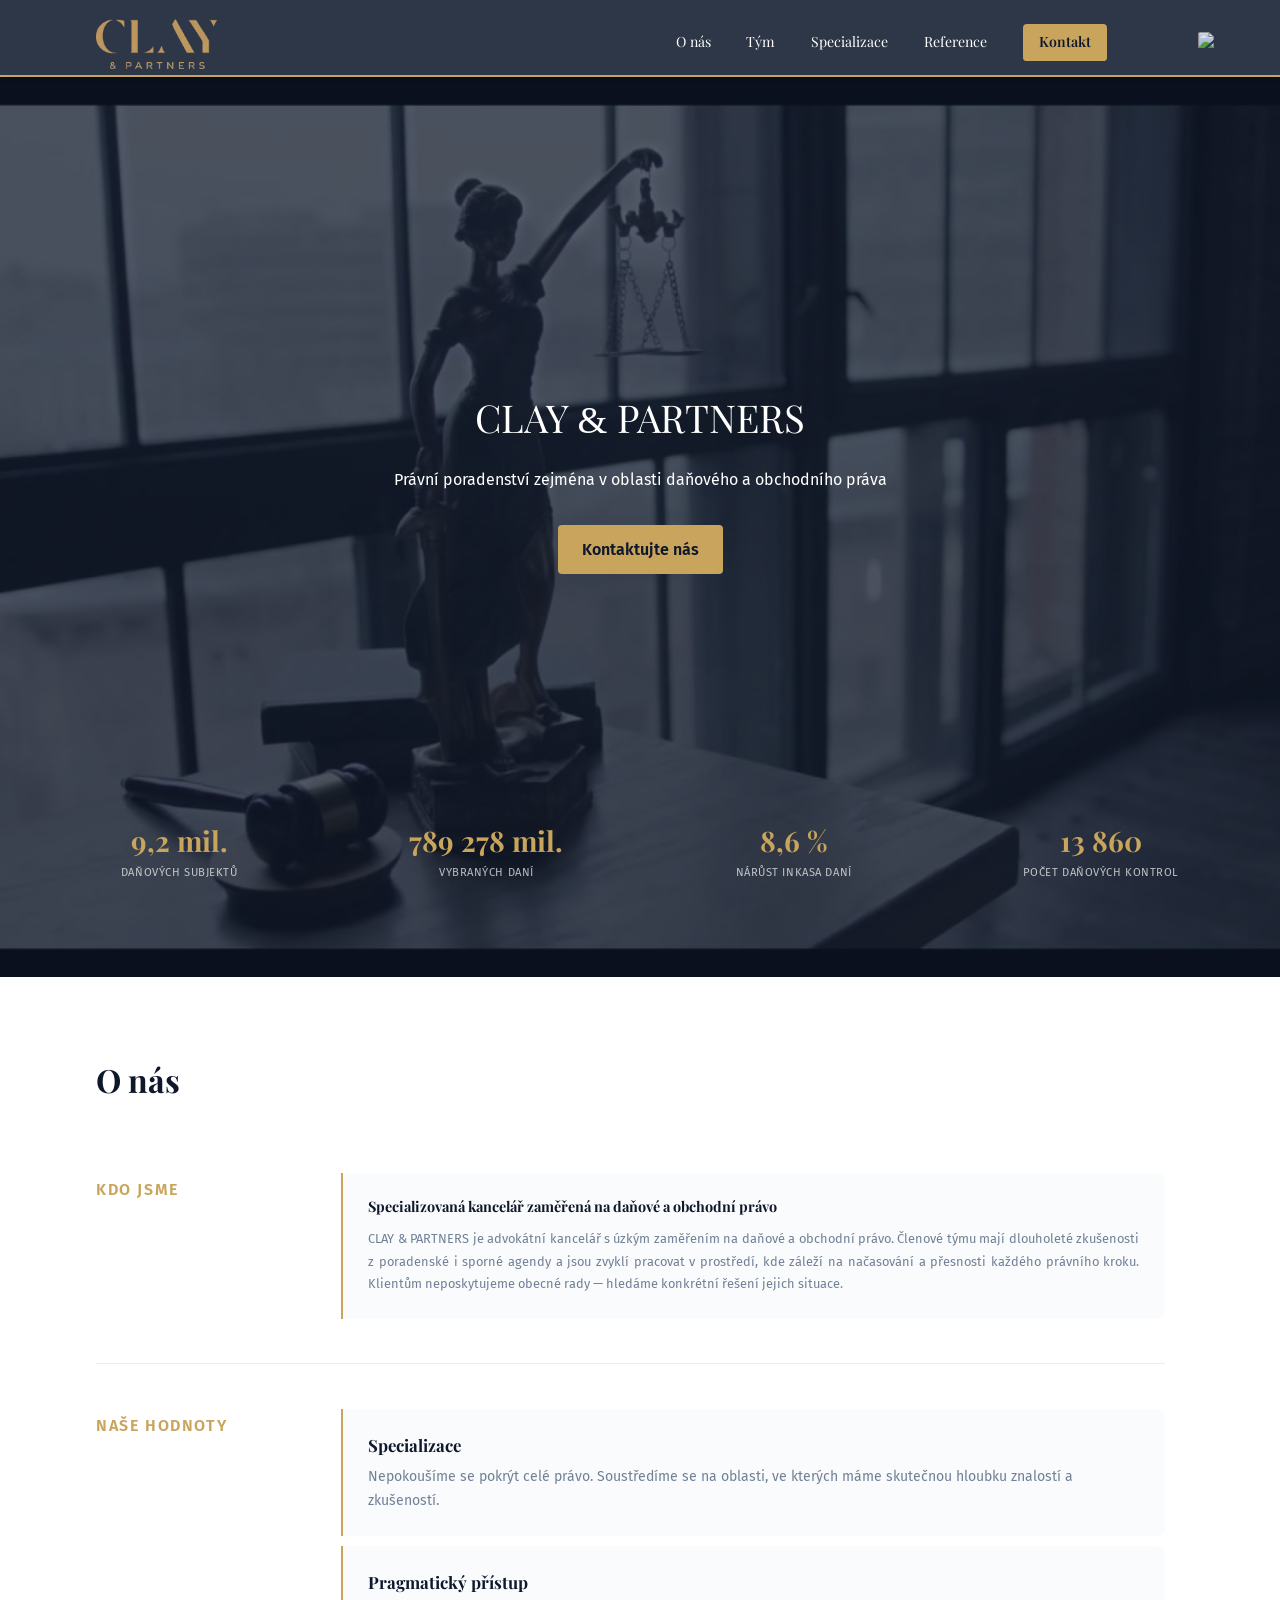
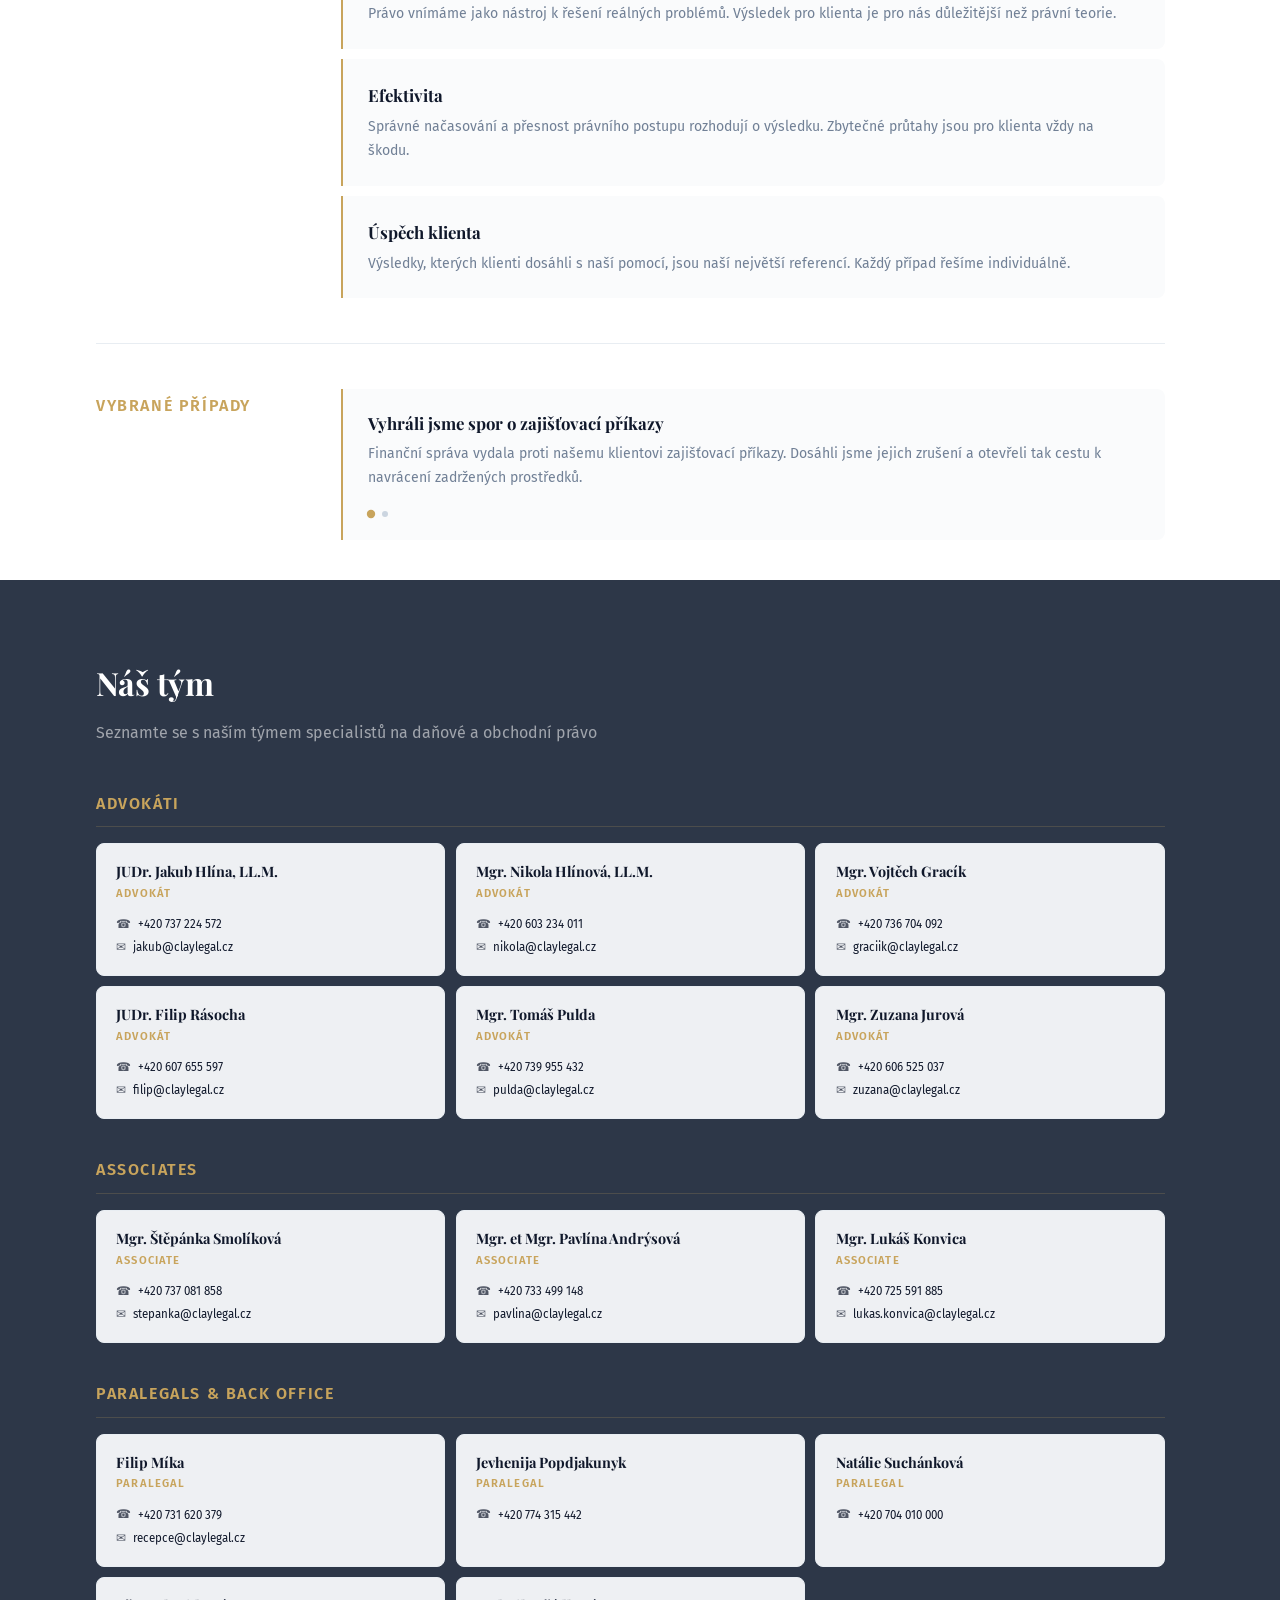
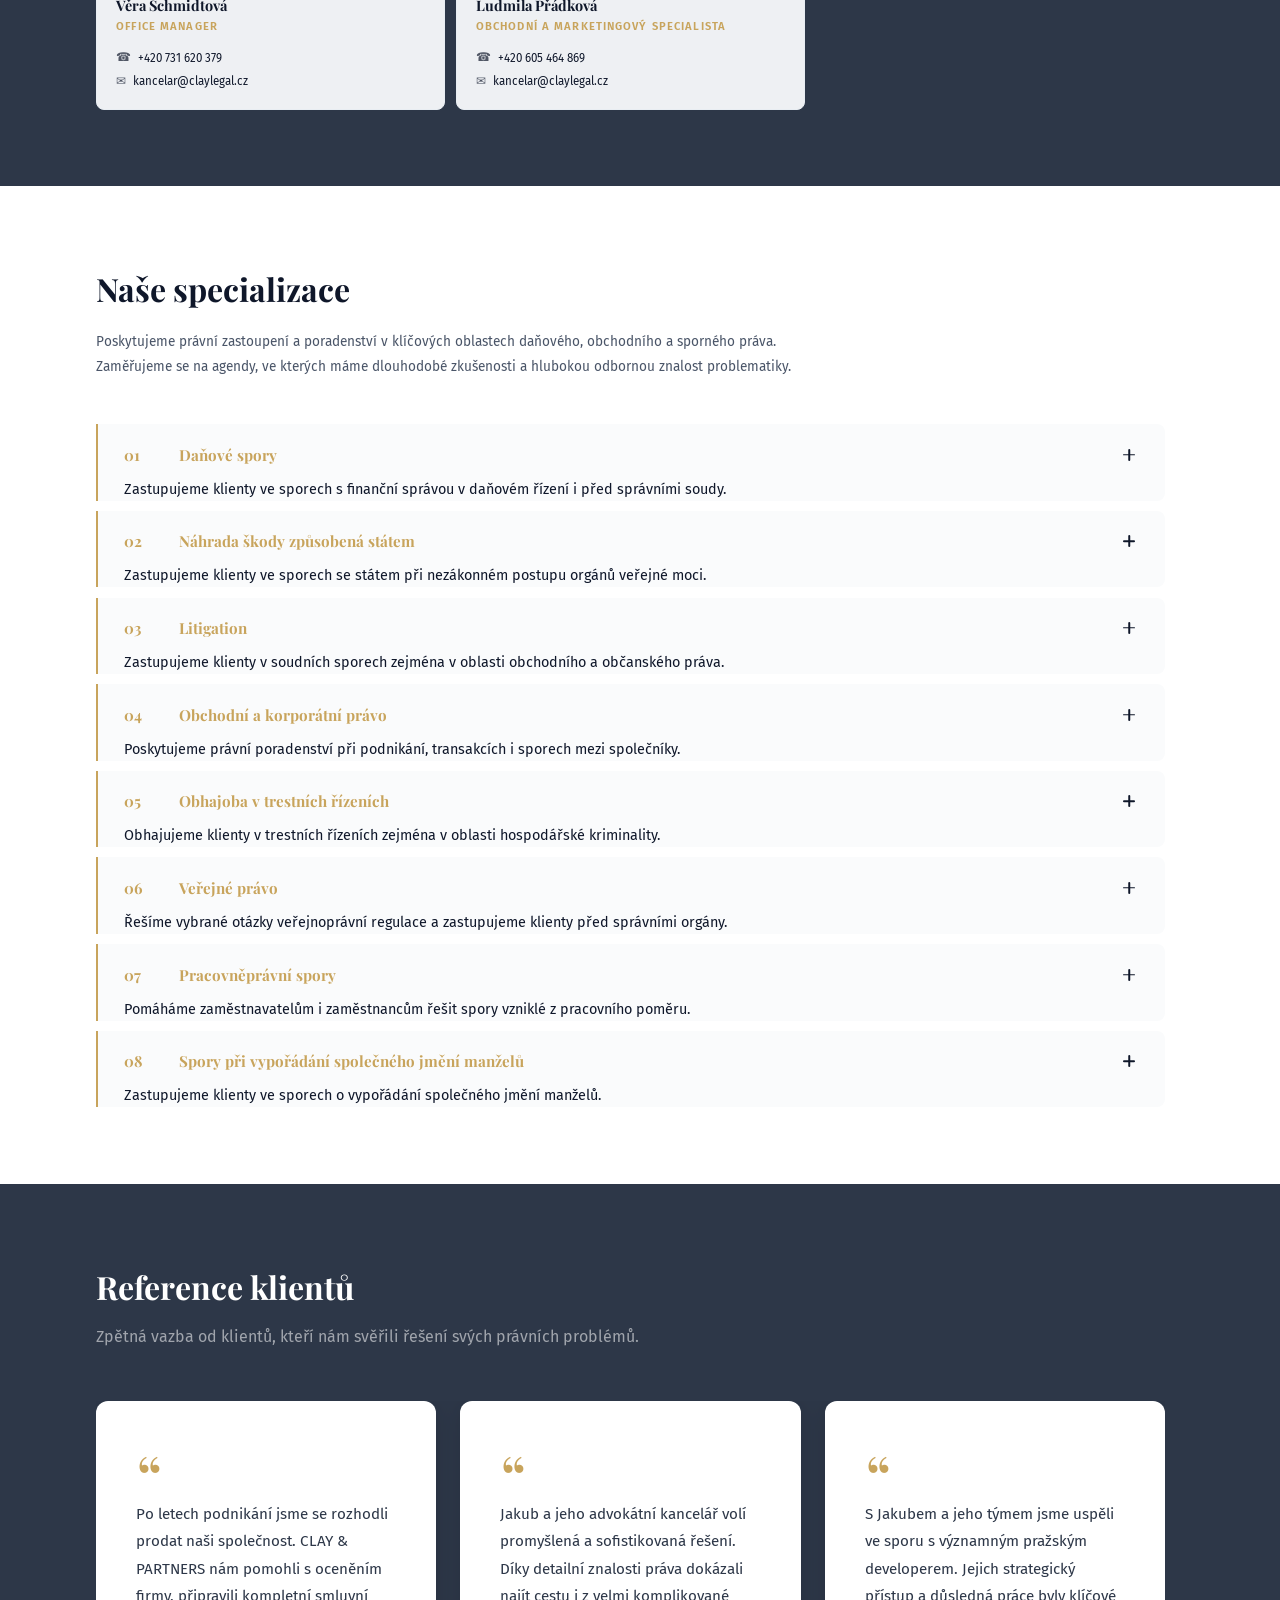
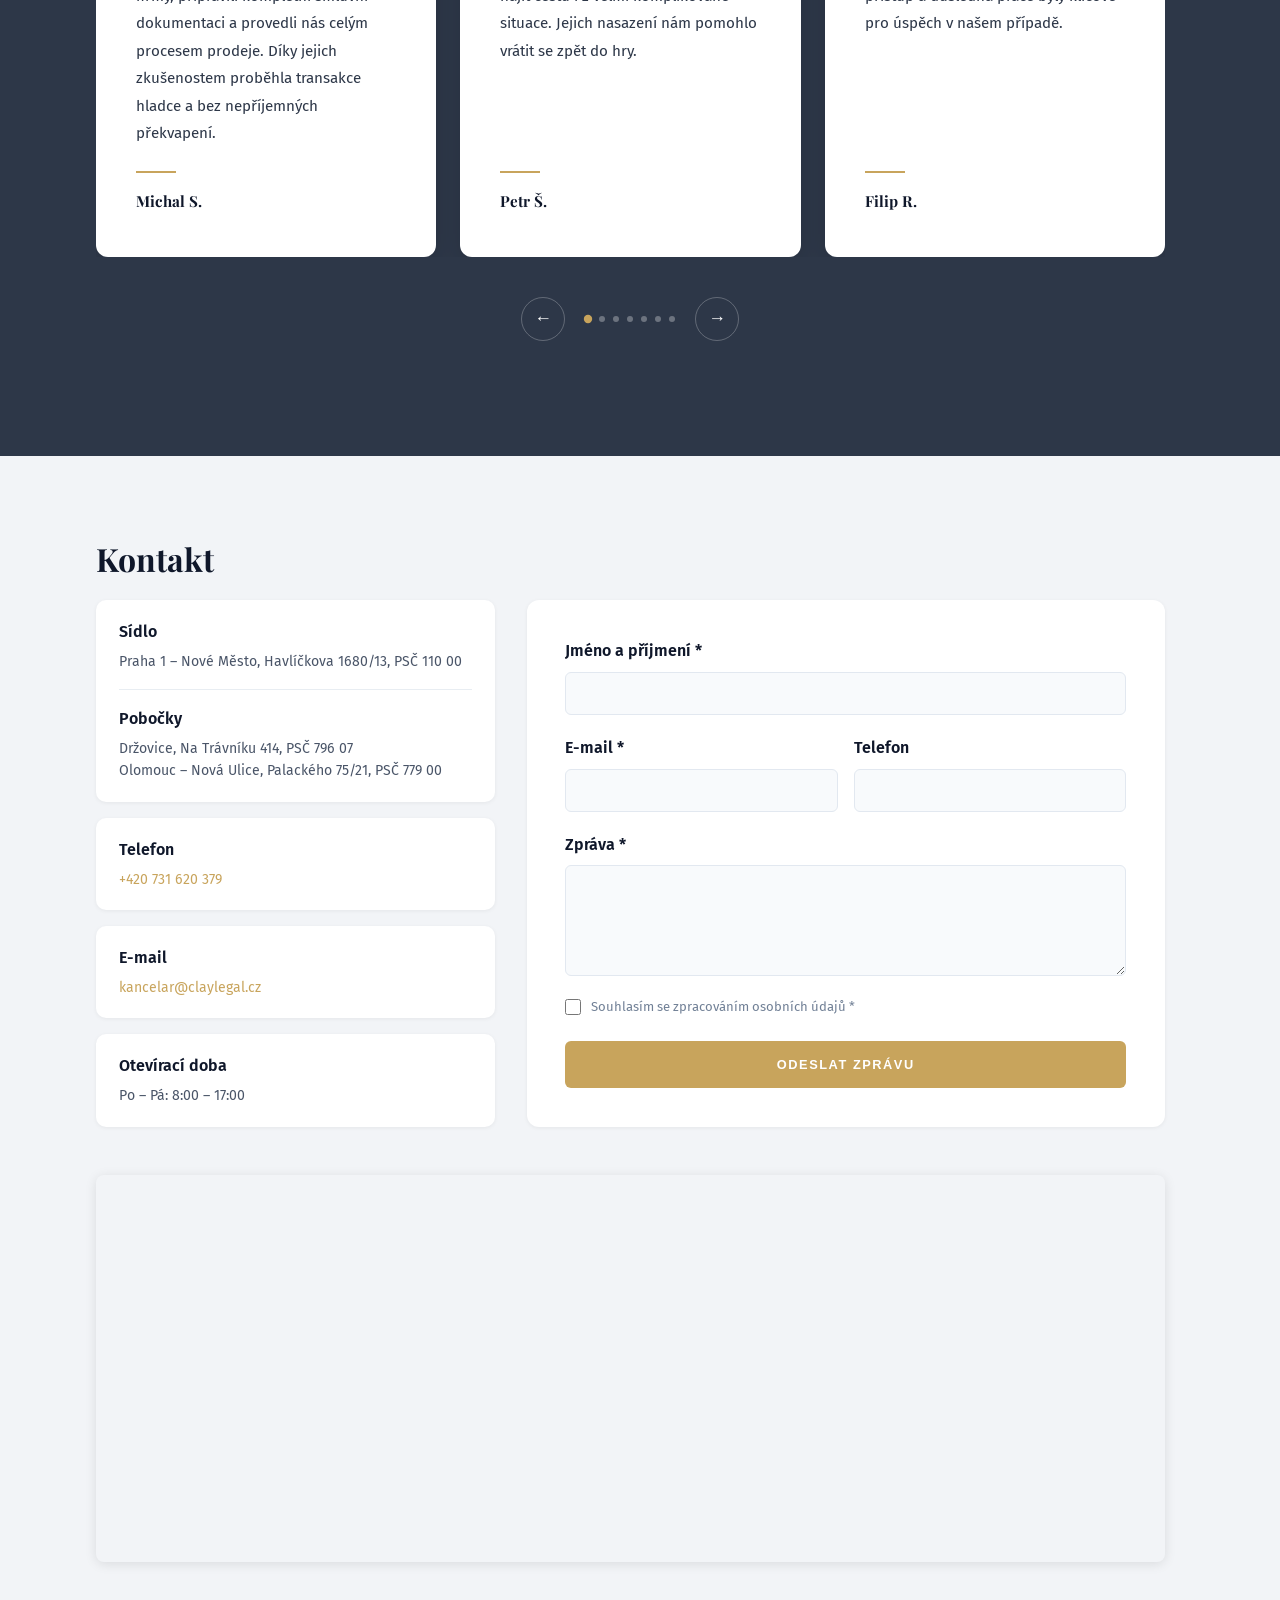
==== commit 7fa2fe4d: "Switch body font from Inter to Fira Sans Co-Authored-By: Claude Sonnet 4.6 <noreply@anthropic.com>" ====
--- a/index.html
+++ b/index.html
@@ -4,7 +4,7 @@
     <meta charset="UTF-8">
     <meta name="viewport" content="width=device-width, initial-scale=1.0">
     <title>Advokátní Kancelář</title>
-    <link href="https://fonts.googleapis.com/css2?family=Inter:wght@400;500;600&family=Playfair+Display:wght@400;700&display=swap" rel="stylesheet">
+    <link href="https://fonts.googleapis.com/css2?family=Fira+Sans:wght@400;500;600&family=Playfair+Display:wght@400;700&display=swap" rel="stylesheet">
     <link rel="stylesheet" href="css/style.css">
 </head>
 <body>
--- a/css/style.css
+++ b/css/style.css
@@ -13,7 +13,7 @@
 }
 
 body {
-    font-family: 'Inter', sans-serif;
+    font-family: 'Fira Sans', sans-serif;
     color: var(--navy);
     line-height: 1.6;
 }
@@ -375,7 +375,7 @@
 }
 
 .onas-block-label {
-    font-family: 'Inter', sans-serif;
+    font-family: 'Fira Sans', sans-serif;
     font-size: 1rem;
     font-weight: 600;
     letter-spacing: 0.1em;
@@ -551,7 +551,7 @@
 }
 
 .category-label {
-    font-family: 'Inter', sans-serif;
+    font-family: 'Fira Sans', sans-serif;
     font-size: 1rem;
     font-weight: 600;
     letter-spacing: 0.1em;
@@ -1012,7 +1012,7 @@
     border-radius: 6px;
     padding: 12px 14px;
     font-size: 0.9rem;
-    font-family: 'Inter', sans-serif;
+    font-family: 'Fira Sans', sans-serif;
     color: var(--navy);
     background: #F8FAFC;
     transition: border-color 0.2s;
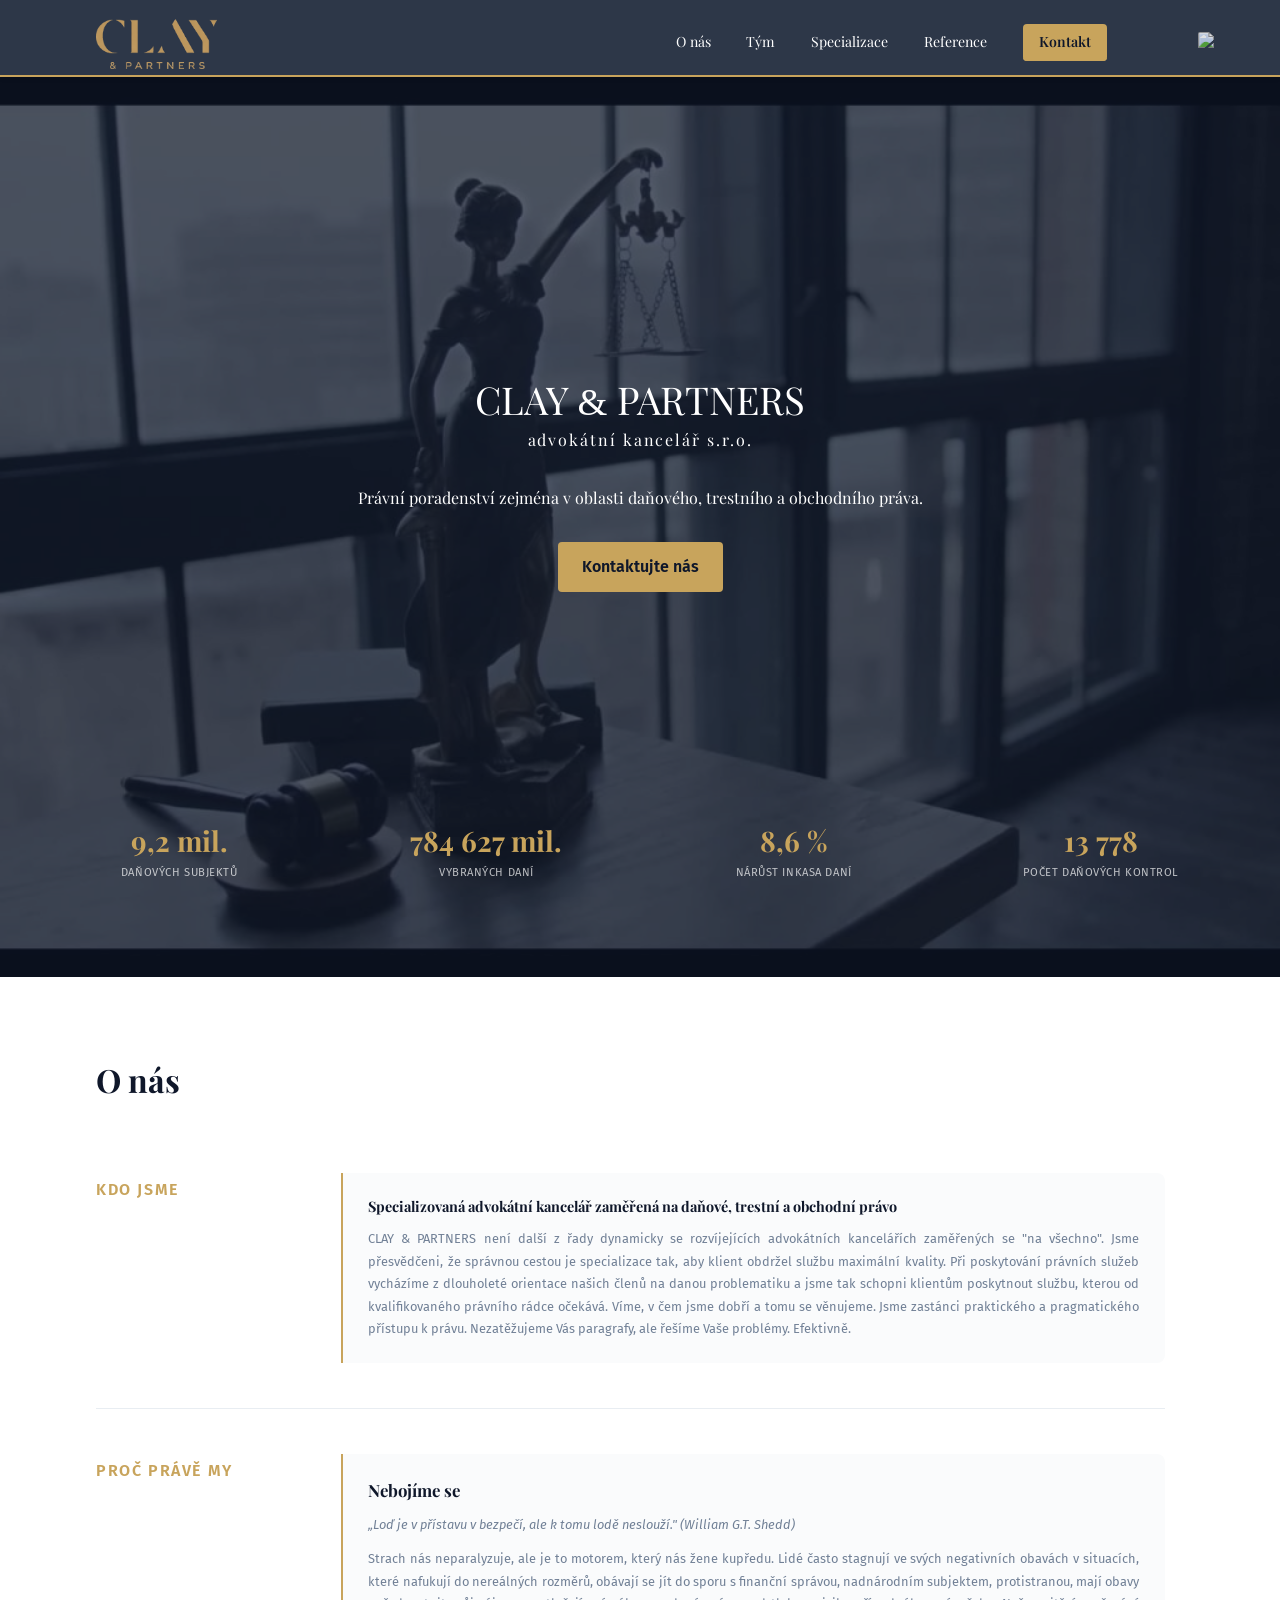
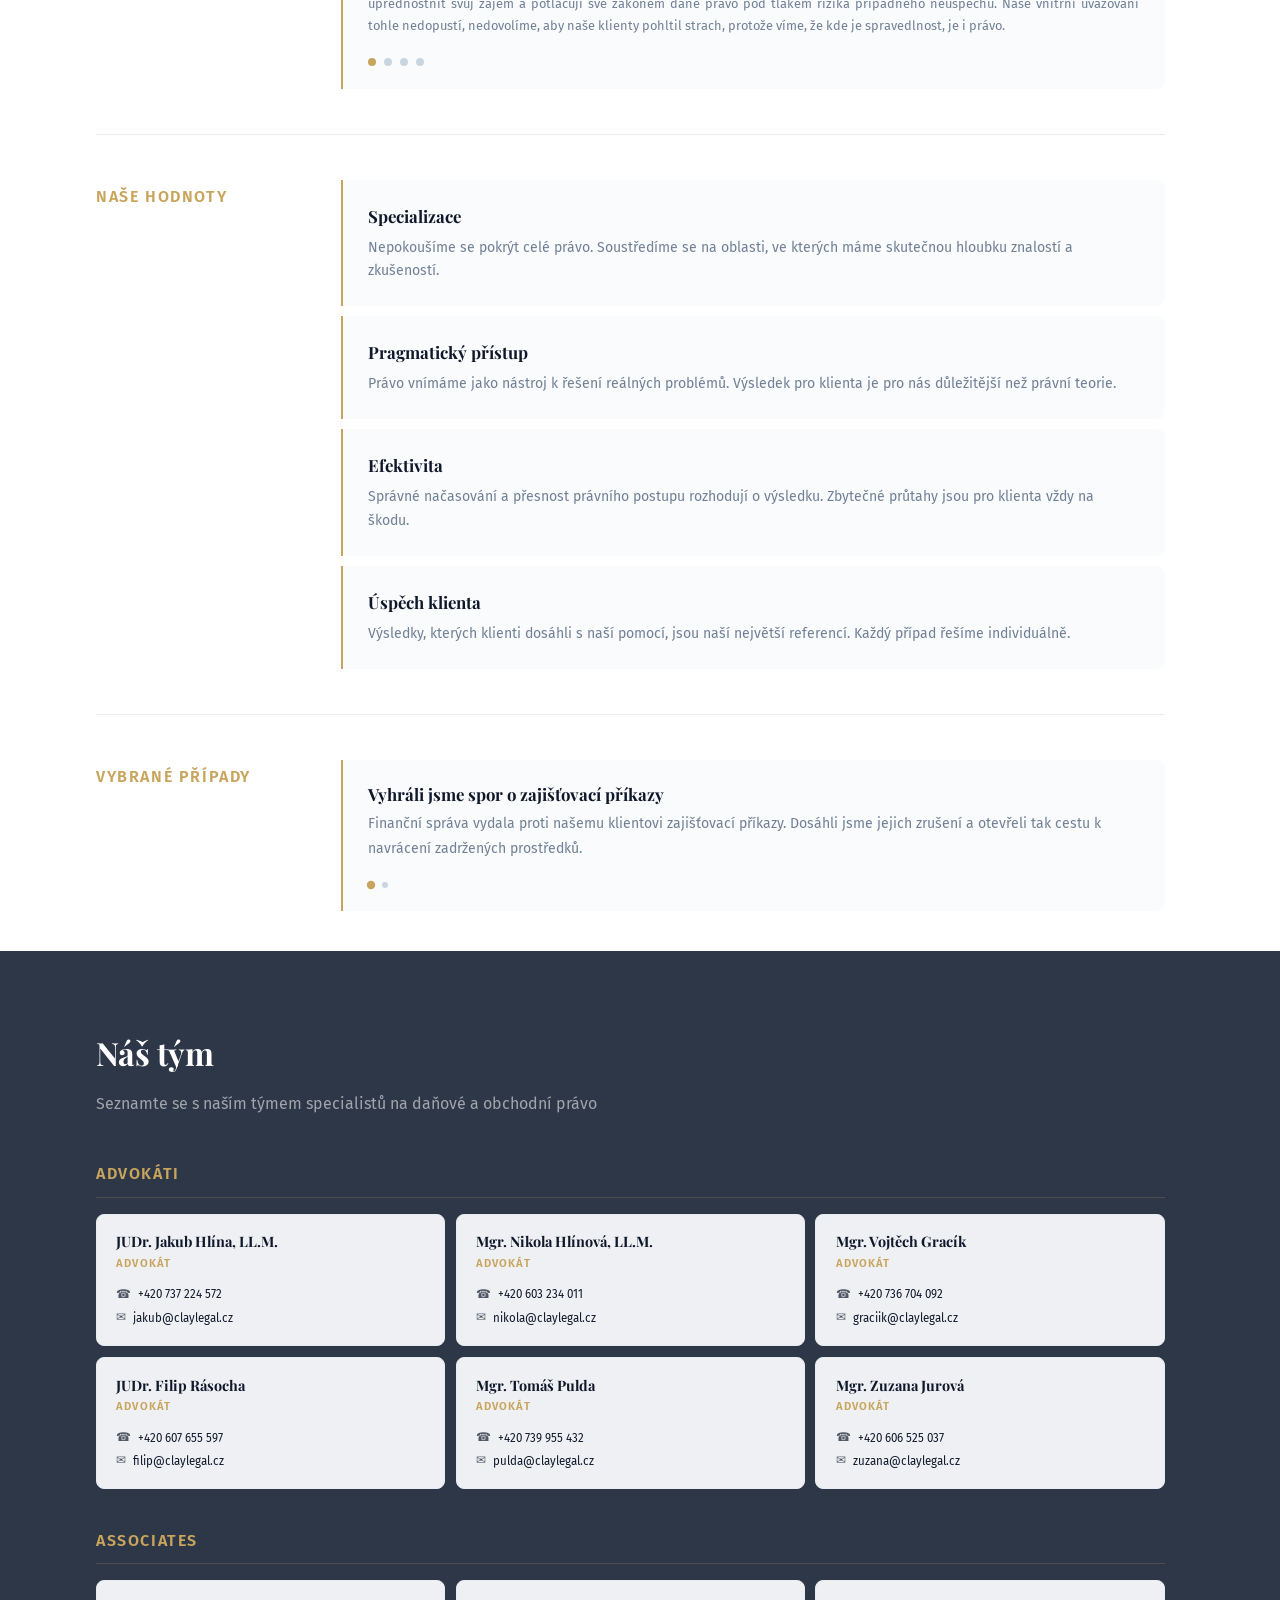
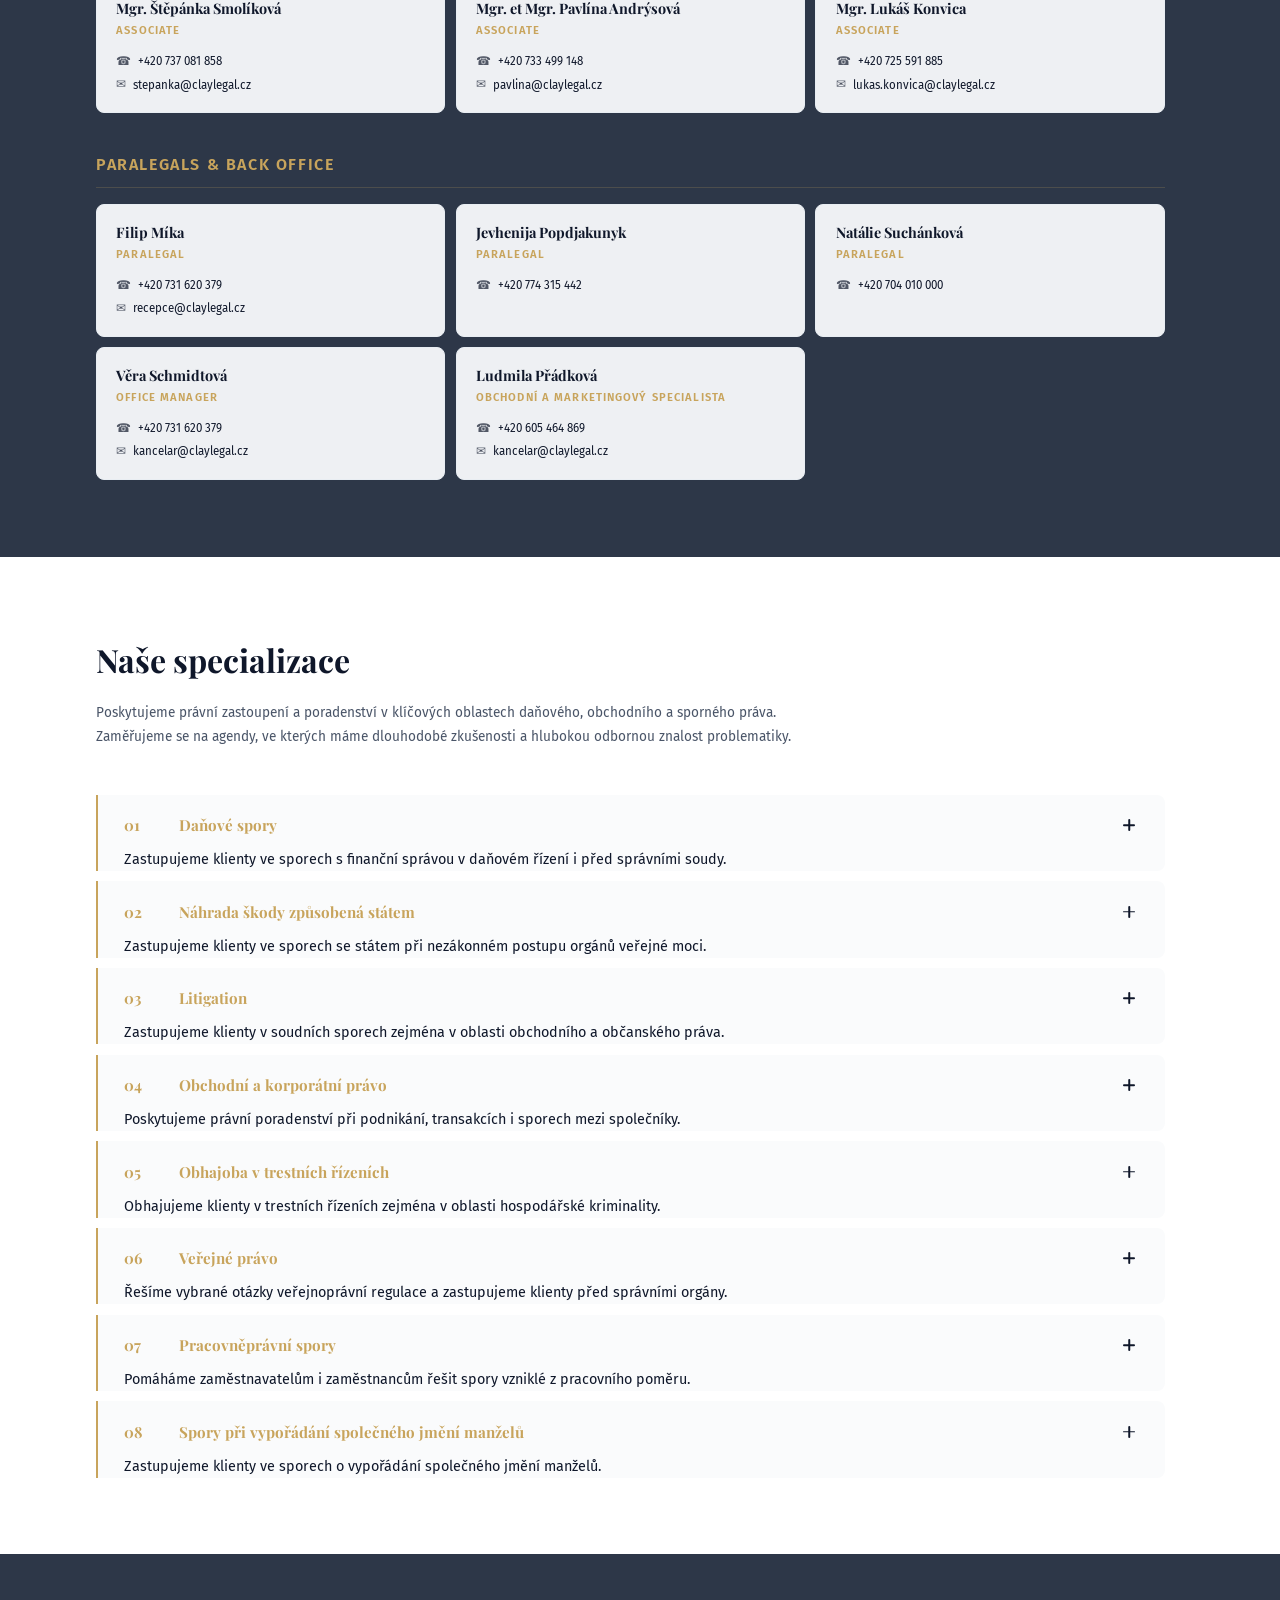
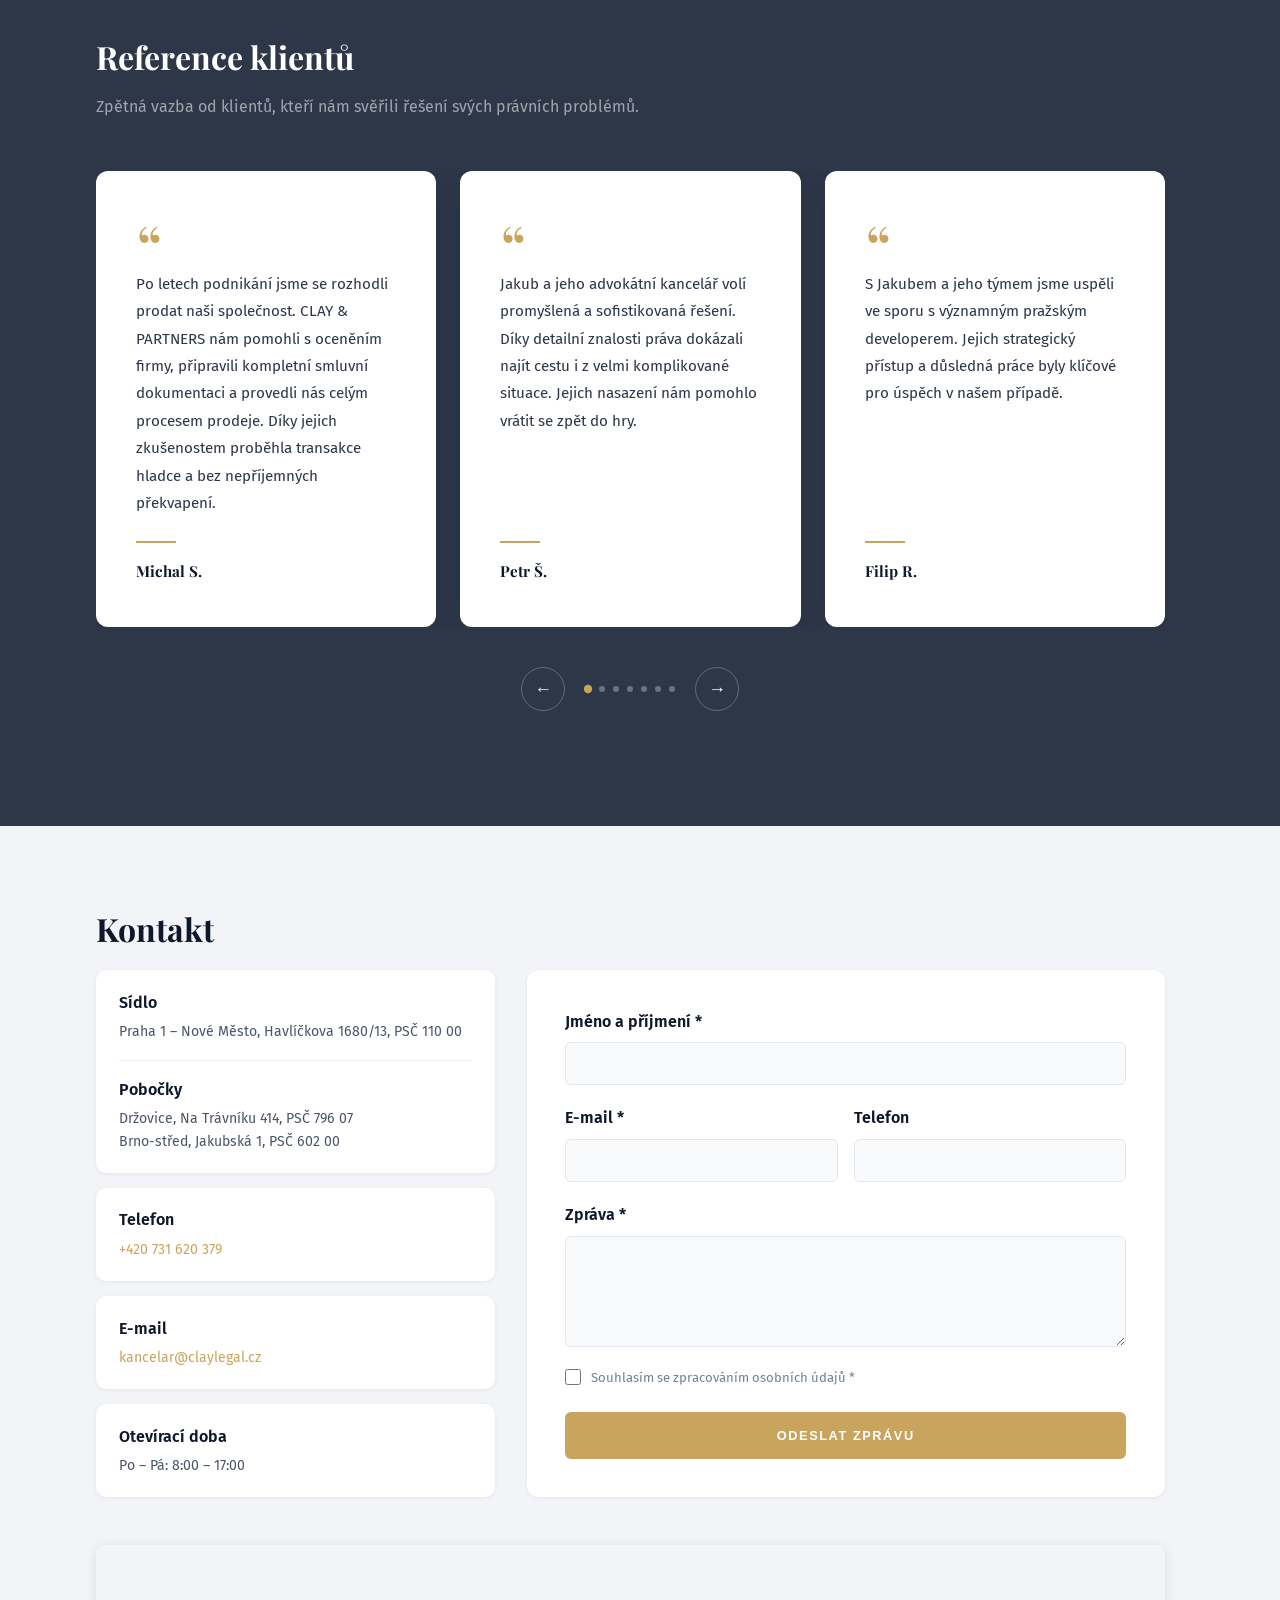
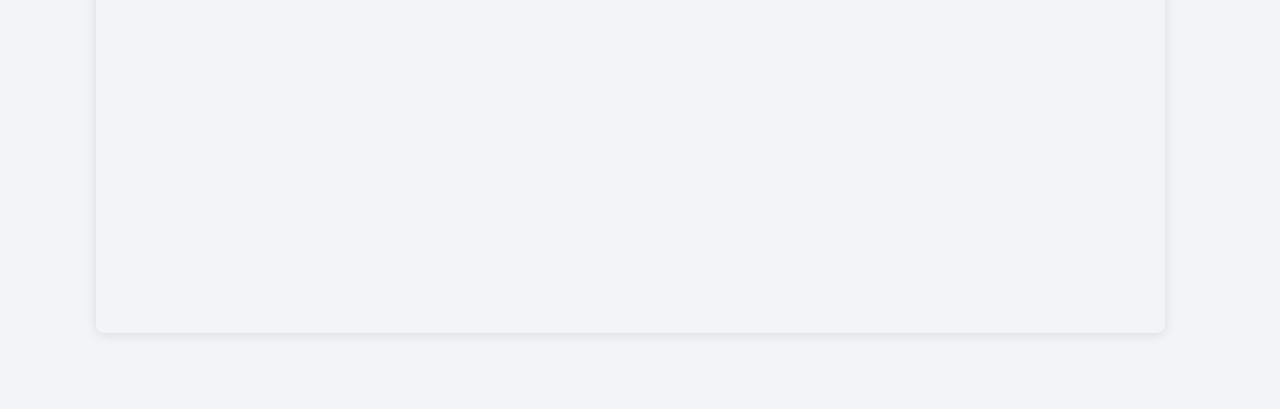
==== commit e15fa1cd: "Add Proč právě my slider, update hero text, O nás content and branch address Co-Authored-By: Claude " ====
--- a/index.html
+++ b/index.html
@@ -53,7 +53,8 @@
         <div class="hero-content">
             <div class="hero-text">
                 <h1>CLAY <span class="ampersand">&amp;</span> PARTNERS</h1>
-                <p>Právní poradenství zejména v oblasti daňového a obchodního práva</p>
+                <p class="hero-subtitle">advokátní kancelář s.r.o.</p>
+                <p>Právní poradenství zejména v oblasti daňového, trestního a obchodního práva.</p>
                 <a href="#kontakt" class="btn">Kontaktujte nás</a>
             </div>
             <div class="hero-stats">
@@ -86,8 +87,41 @@
                 <div class="onas-block-label">Kdo jsme</div>
                 <div class="onas-block-body">
                     <div class="content-block">
-                        <h3 class="onas-headline">Specializovaná kancelář zaměřená na daňové a obchodní právo</h3>
-                        <p class="onas-text">CLAY & PARTNERS je advokátní kancelář s úzkým zaměřením na daňové a obchodní právo. Členové týmu mají dlouholeté zkušenosti z poradenské i sporné agendy a jsou zvyklí pracovat v prostředí, kde záleží na načasování a přesnosti každého právního kroku. Klientům neposkytujeme obecné rady — hledáme konkrétní řešení jejich situace.</p>
+                        <h3 class="onas-headline">Specializovaná advokátní kancelář zaměřená na daňové, trestní a obchodní právo</h3>
+                        <p class="onas-text">CLAY & PARTNERS není další z řady dynamicky se rozvíjejících advokátních kancelářích zaměřených se "na všechno". Jsme přesvědčeni, že správnou cestou je specializace tak, aby klient obdržel službu maximální kvality. Při poskytování právních služeb vycházíme z dlouholeté orientace našich členů na danou problematiku a jsme tak schopni klientům poskytnout službu, kterou od kvalifikovaného právního rádce očekává. Víme, v čem jsme dobří a tomu se věnujeme. Jsme zastánci praktického a pragmatického přístupu k právu. Nezatěžujeme Vás paragrafy, ale řešíme Vaše problémy. Efektivně.</p>
+                    </div>
+                </div>
+            </div>
+
+            <div class="onas-block">
+                <div class="onas-block-label">Proč právě my</div>
+                <div class="onas-block-body">
+                    <div class="proc-slider content-block">
+                        <div class="proc-track" role="region" aria-label="Proč právě my">
+                            <div class="proc-slide active" aria-hidden="false">
+                                <div class="proc-title">Nebojíme se</div>
+                                <blockquote class="proc-quote">„Loď je v přístavu v bezpečí, ale k tomu lodě neslouží."<cite> (William G.T. Shedd)</cite></blockquote>
+                                <p class="onas-text">Strach nás neparalyzuje, ale je to motorem, který nás žene kupředu. Lidé často stagnují ve svých negativních obavách v situacích, které nafukují do nereálných rozměrů, obávají se jít do sporu s finanční správou, nadnárodním subjektem, protistranou, mají obavy upřednostnit svůj zájem a potlačují své zákonem dané právo pod tlakem rizika případného neúspěchu. Naše vnitřní uvažování tohle nedopustí, nedovolíme, aby naše klienty pohltil strach, protože víme, že kde je spravedlnost, je i právo.</p>
+                            </div>
+                            <div class="proc-slide" aria-hidden="true">
+                                <div class="proc-title">Úspěch zavazuje</div>
+                                <p class="onas-text">Na úspěchu jsme si vytvořili přirozenou závislost. Víme, že největší referencí advokáta představují vítězství, kterých se svým klientem dosáhl. Úspěch nás žene dopředu, je naší každodenní motivací a důvodem, proč advokacii vykonáváme. Víme však také, že udržet nejvyšší kvalitu poskytovaných služeb je úkolem extrémně náročným, a proto ke každému případu přistupujeme s maximálním nasazením a vervou. Úspěch totiž zavazuje.</p>
+                            </div>
+                            <div class="proc-slide" aria-hidden="true">
+                                <div class="proc-title">Jsme efektivní</div>
+                                <p class="onas-text">Vynikající tým advokátů a špičkové právní služby jsou samozřejmostí, nicméně my víme, že nedílnou součástí úspěchu je správné načasování z hlediska efektivity a time managementu. Jak se říká, umíme „rozkrájet slona", tedy i z počátku rozsáhlý právní problém, táhnoucí se spor či zprvu neřešitelné právní případy umíme převzít, nastavit adekvátní rámec, maximálně eliminovat rizika, optimalizovat náklady, načasovat procesy a jednotlivé fáze námi poskytnuté právní služby a tomu přizpůsobit naši cenotvorbu. Nezatěžujeme klienty právem, ale poskytujeme efektivní řešení.</p>
+                            </div>
+                            <div class="proc-slide" aria-hidden="true">
+                                <div class="proc-title">Naším zájmem je spokojený klient</div>
+                                <p class="onas-text">Perfektní klientský servis je pro nás samozřejmostí. Pozitivní zpětná vazba a celková spokojenost našich klientů je pro nás alfou a omegou výkonu advokacie. Z hlediska poskytnutí elitní právní služby považujeme za nezbytné nahlížet na každého klienta individuálně s nutnou dávkou právní empatie, ať již jde o efektivní řešení právního sporu, optimalizaci daňové struktury, nastavení korporátního řešení podniku či o zajištění vlastní satisfakce klienta.</p>
+                            </div>
+                        </div>
+                        <div class="proc-dots" role="tablist" aria-label="Přepínání bodů">
+                            <button class="proc-dot active" role="tab" aria-selected="true" aria-label="Bod 1"></button>
+                            <button class="proc-dot" role="tab" aria-selected="false" aria-label="Bod 2"></button>
+                            <button class="proc-dot" role="tab" aria-selected="false" aria-label="Bod 3"></button>
+                            <button class="proc-dot" role="tab" aria-selected="false" aria-label="Bod 4"></button>
+                        </div>
                     </div>
                 </div>
             </div>
@@ -488,7 +522,7 @@
                         </div>
                         <div class="kontakt-card-subsection">
                             <div class="kontakt-card-label">Pobočky</div>
-                            <div class="kontakt-card-value">Držovice, Na Trávníku 414, PSČ 796 07<br>Olomouc – Nová Ulice, Palackého 75/21, PSČ 779 00</div>
+                            <div class="kontakt-card-value">Držovice, Na Trávníku 414, PSČ 796 07<br>Brno-střed, Jakubská 1, PSČ 602 00</div>
                         </div>
                     </div>
                     <div class="kontakt-card">
--- a/css/style.css
+++ b/css/style.css
@@ -274,7 +274,18 @@
     font-weight: 400;
 }
 
+.hero-subtitle {
+    font-family: 'Playfair Display', serif;
+    font-size: clamp(0.85rem, 1vw, 1.1rem);
+    color: white;
+    letter-spacing: 0.12em;
+    margin-top: -1.4rem;
+    margin-bottom: 2rem !important;
+    font-weight: 400;
+}
+
 .hero-content p {
+    font-family: 'Playfair Display', serif;
     font-size: clamp(1rem, 1.2vw, 1.4rem);
     margin-bottom: 2rem;
 }
@@ -382,6 +393,72 @@
     text-transform: uppercase;
     color: var(--gold);
     padding-top: 4px;
+}
+
+.proc-slider {
+    position: relative;
+}
+
+.proc-track {
+    position: relative;
+}
+
+.proc-slide {
+    position: absolute;
+    top: 0;
+    left: 0;
+    width: 100%;
+    opacity: 0;
+    transition: opacity 0.5s ease;
+    pointer-events: none;
+}
+
+.proc-slide.active {
+    position: relative;
+    opacity: 1;
+    pointer-events: auto;
+}
+
+.proc-dots {
+    display: flex;
+    gap: 8px;
+    margin-top: 20px;
+}
+
+.proc-dot {
+    width: 8px;
+    height: 8px;
+    border-radius: 50%;
+    border: none;
+    background: #CBD5E0;
+    cursor: pointer;
+    transition: background 0.3s;
+    padding: 0;
+}
+
+.proc-dot.active {
+    background: var(--gold);
+}
+
+.proc-title {
+    font-family: 'Playfair Display', serif;
+    font-size: 1.05rem;
+    font-weight: 700;
+    color: var(--navy);
+    margin-bottom: 10px;
+}
+
+.proc-quote {
+    font-family: 'Fira Sans', sans-serif;
+    font-style: italic;
+    color: #718096;
+    font-size: clamp(0.8rem, 0.85vw, 1rem);
+    line-height: 1.75;
+    margin-bottom: 12px;
+}
+
+.proc-quote cite {
+    font-style: italic;
 }
 
 .values-grid {
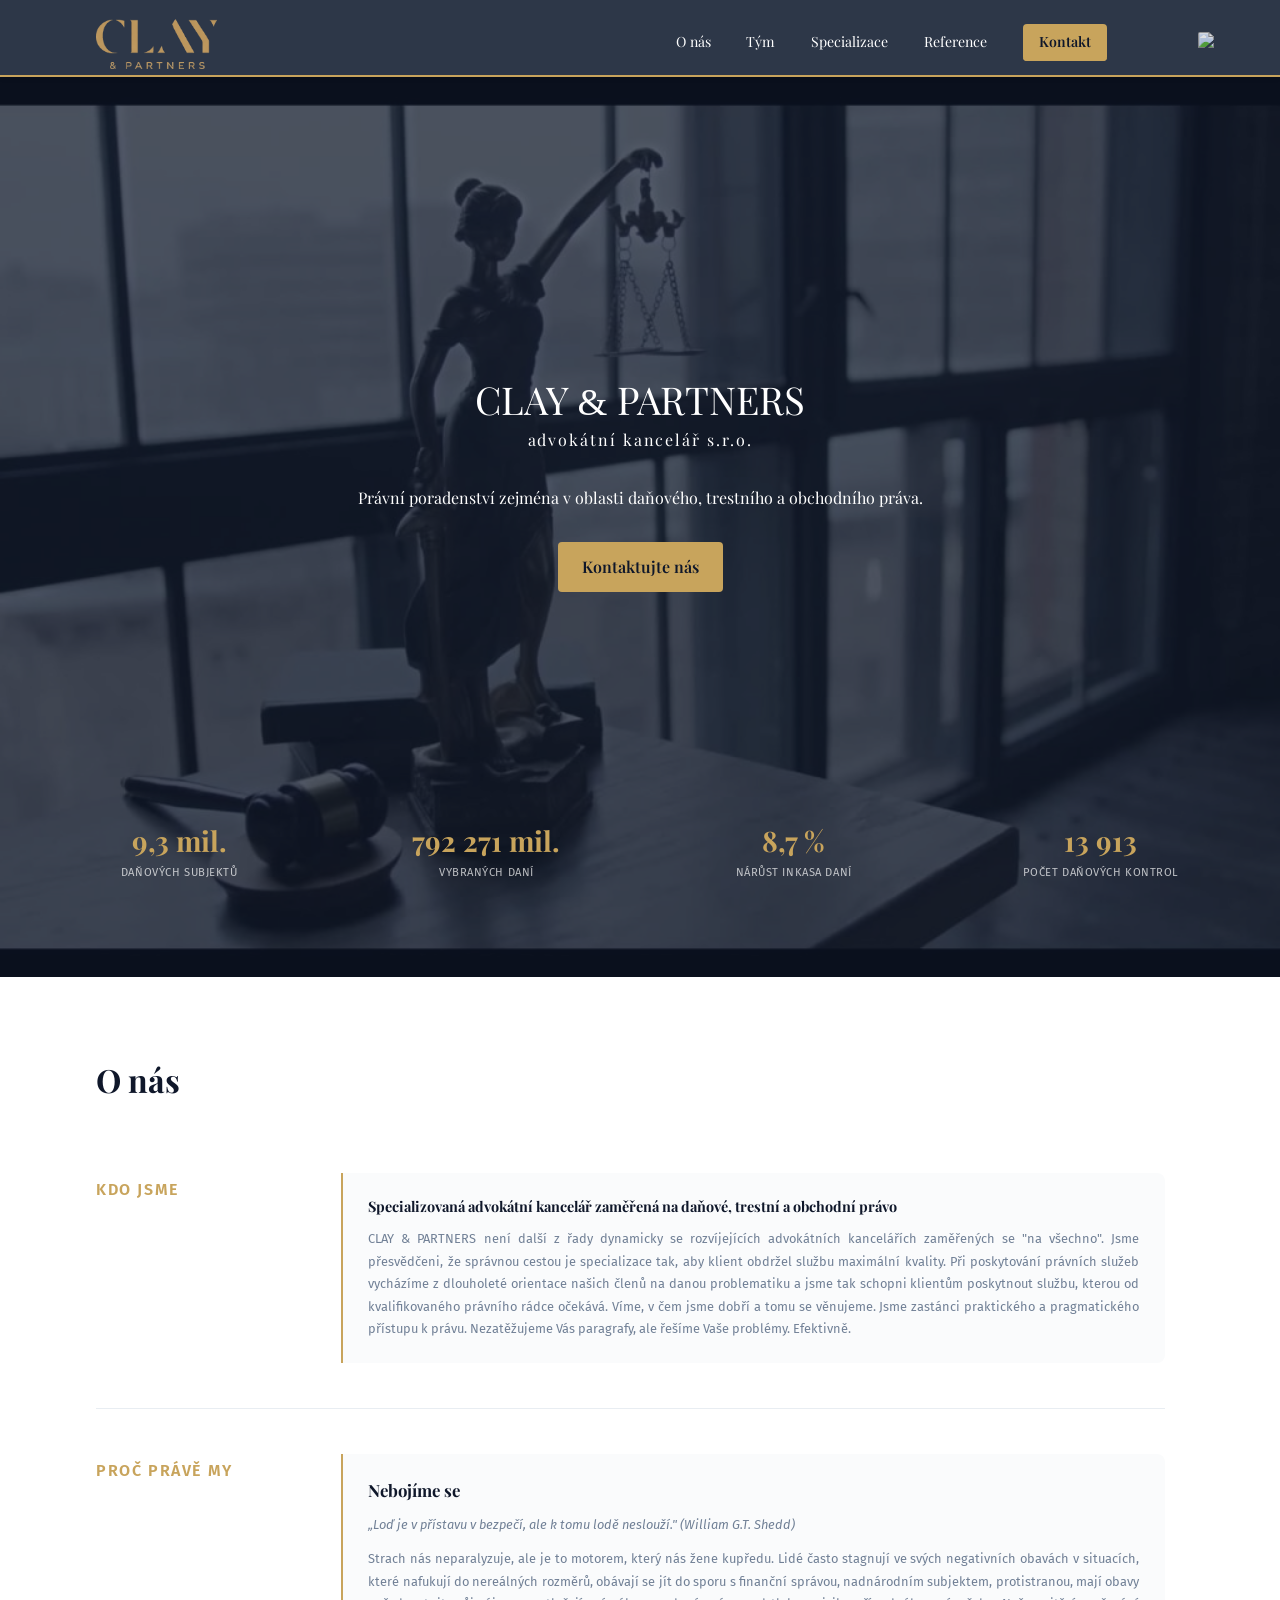
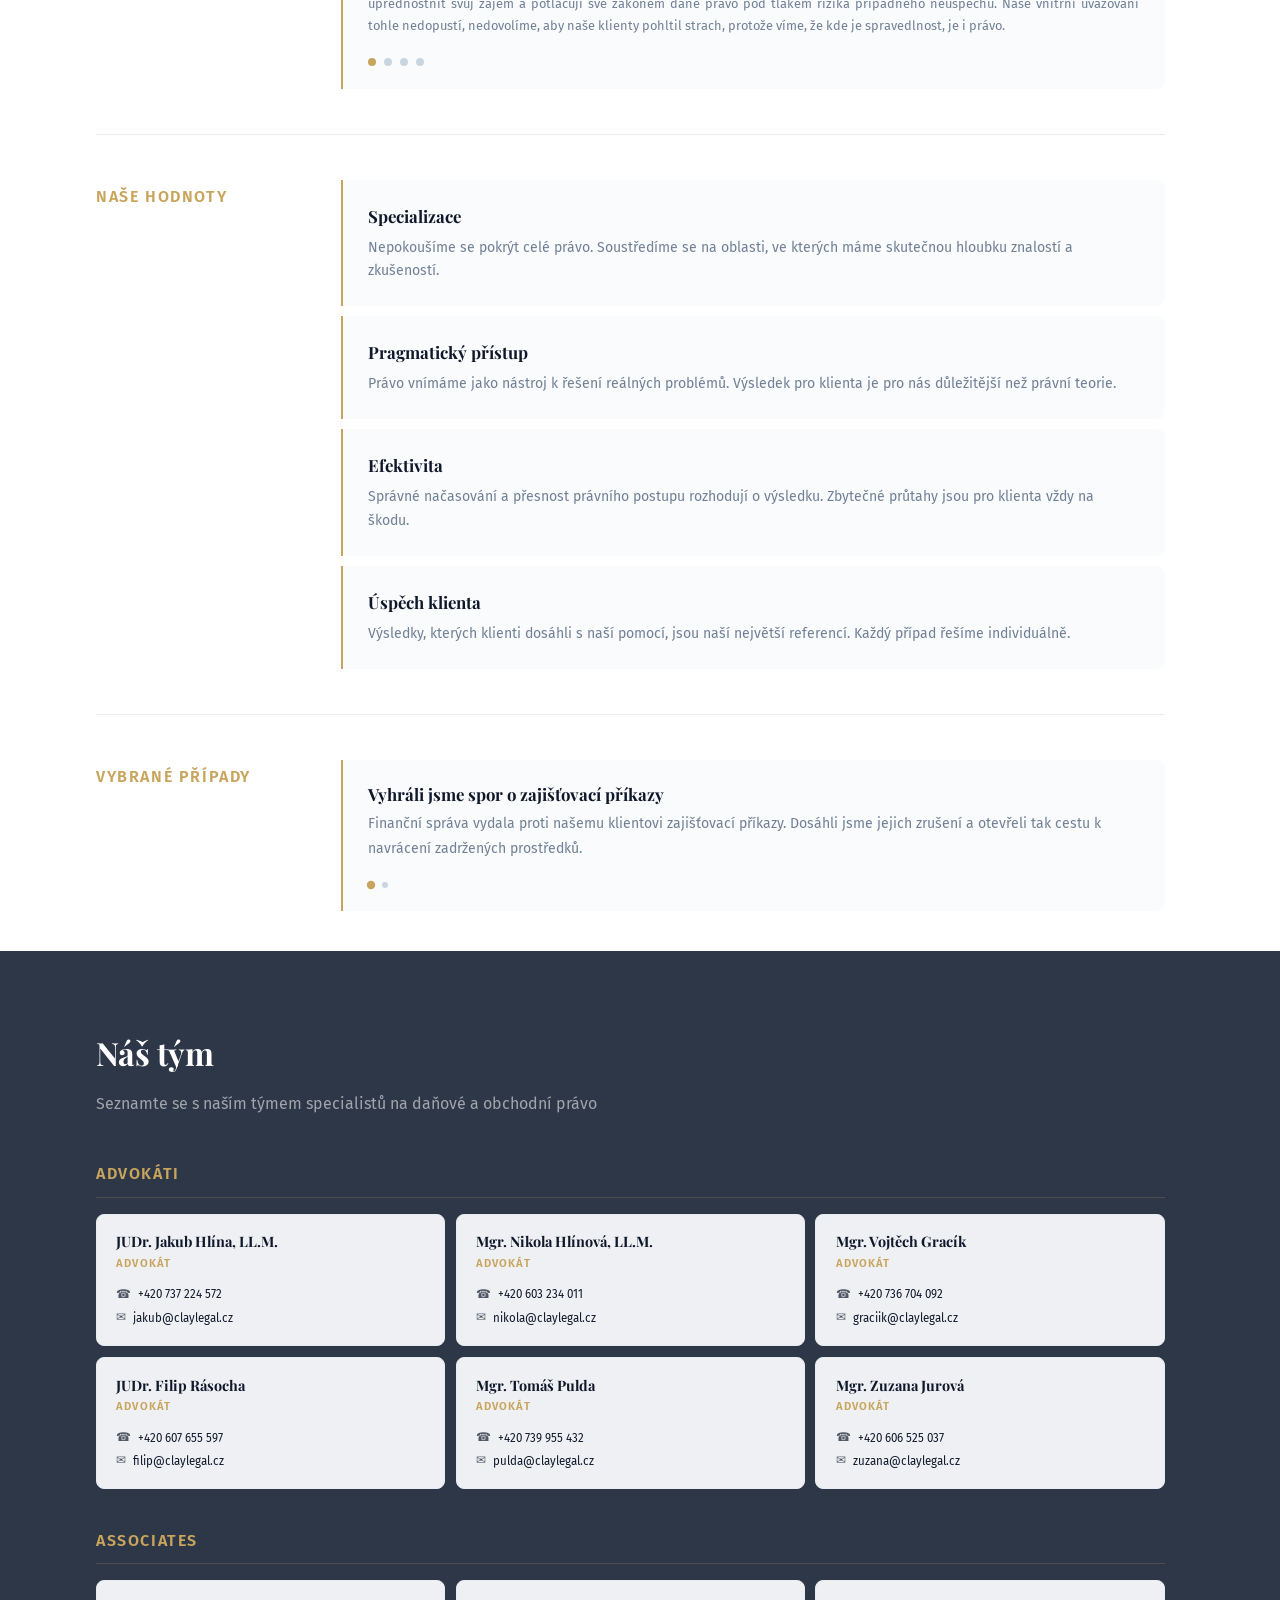
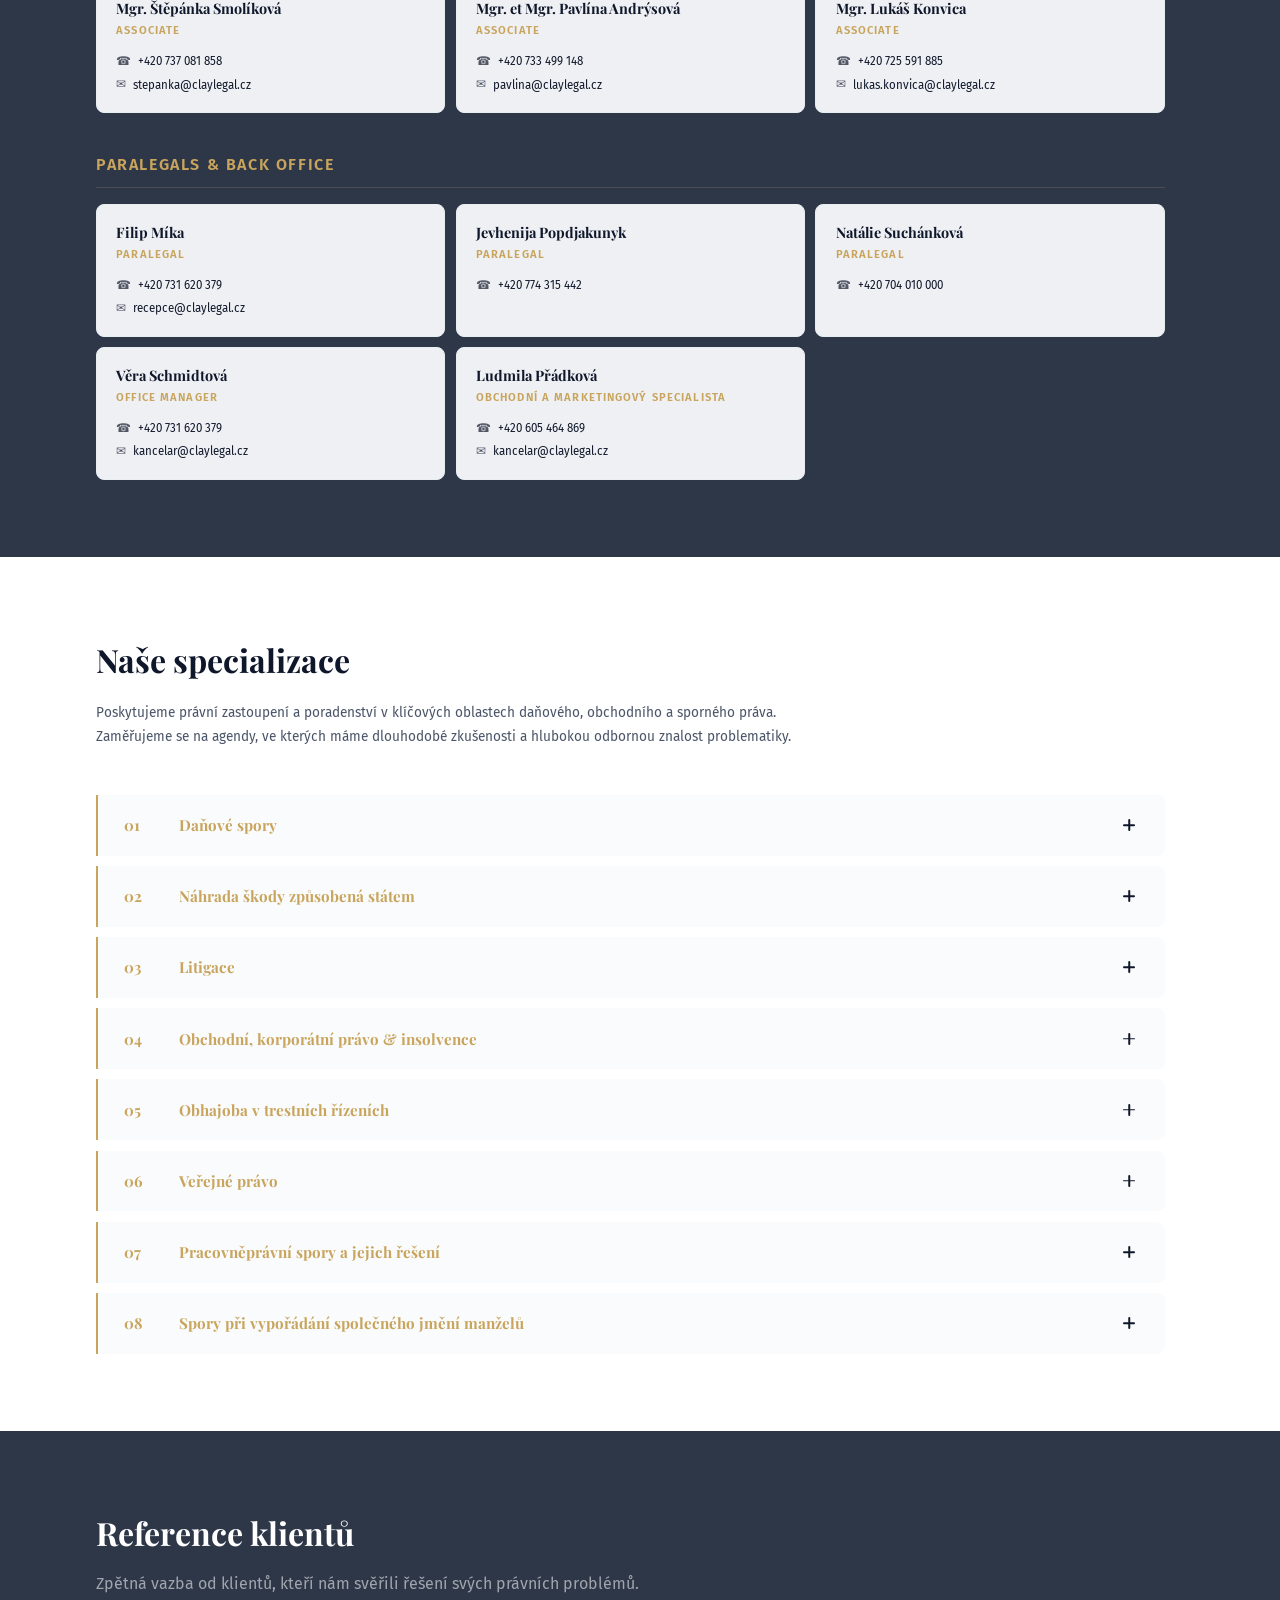
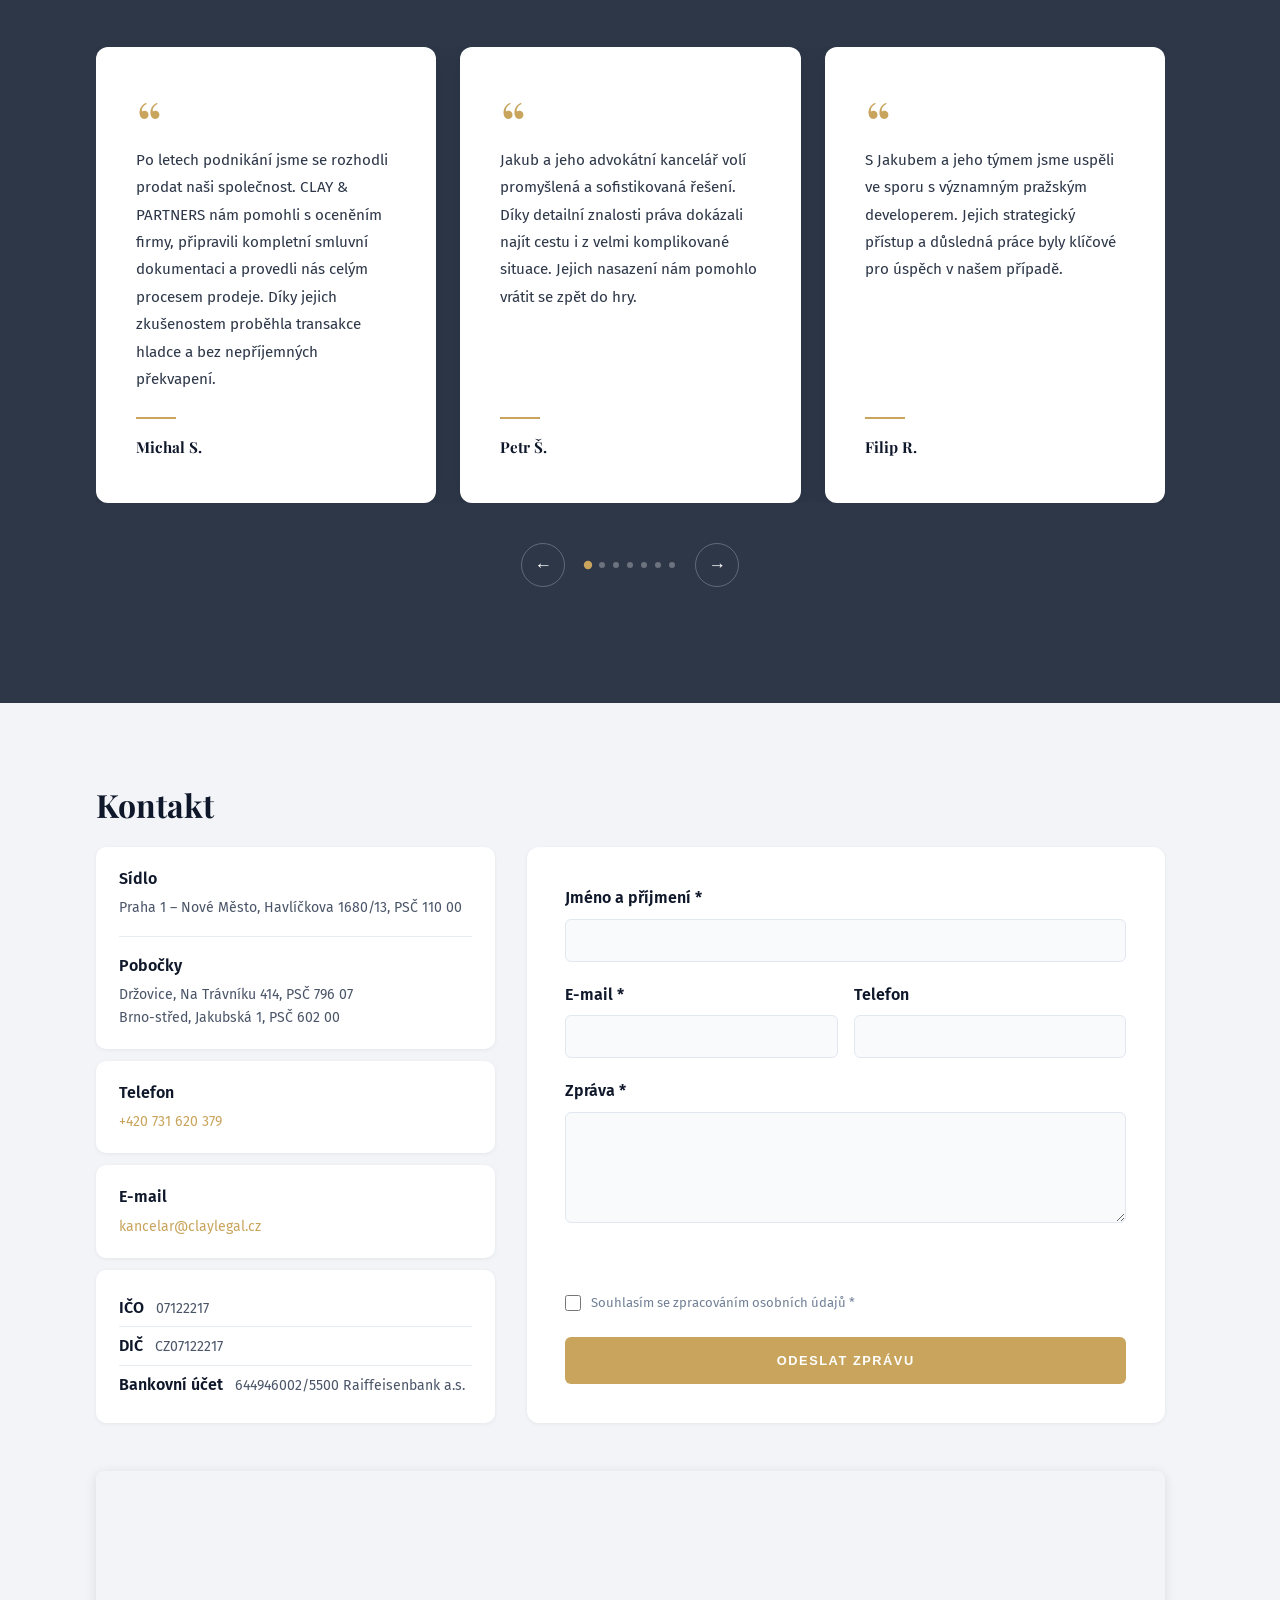
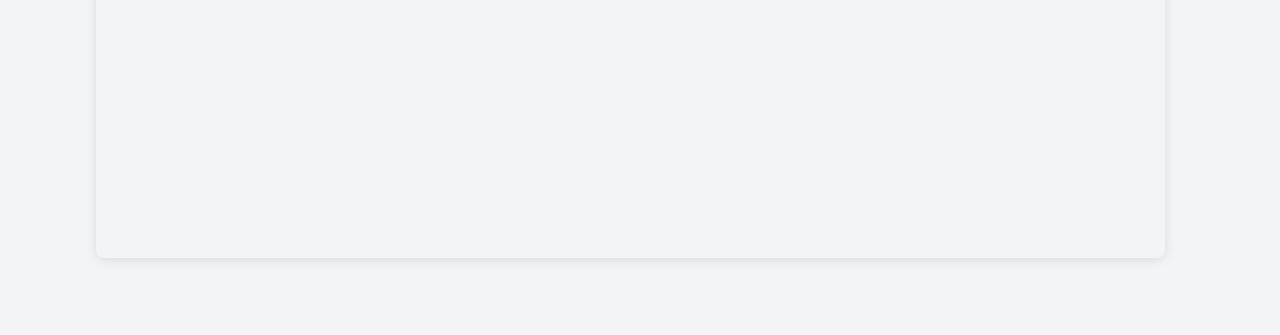
==== commit 8b770ed3: "Update specializace texts, kontakt info, accordion fix and section improvements Co-Authored-By: Clau" ====
--- a/index.html
+++ b/index.html
@@ -327,8 +327,7 @@
                     </button>
                     <div class="accordion-body">
                         <div class="accordion-body-inner">
-                            <p class="accordion-perex">Zastupujeme klienty ve sporech s finanční správou v daňovém řízení i před správními soudy.</p>
-                            <p class="accordion-text">Máte problémy s berní či celní správou? Čelíte daňové kontrole, zadržení nadměrného odpočtu DPH nebo zajišťovacím příkazům? Zastupujeme domácí i zahraniční klienty ve všech fázích daňového řízení včetně navazujícího soudního přezkumu. Máme za sebou úspěšné spory s finanční správou v hodnotě přesahující 1 miliardu korun.</p>
+                            <p class="accordion-text">Máte problémy s berní či celní správou? Nevíte si rady s daňovou kontrolou? Jste exportní obchodní společnost a zadržují Vám neoprávněně nadměrný odpočet daně z přidané hodnoty? Byl na Vaši společnost uvalen zajišťovací příkaz? Naší doménou je zastupování domácí a zahraniční klientely ve všech fázích daňového řízení včetně navazujícího soudního řízení. Jsme si vědomi časové náročnosti daňových řízení, jsme však přesvědčeni, že má smysl se bránit. Máme za sebou úspěšné spory klientů s finanční správou v hodnotě přesahující 1 mld. korun.</p>
                         </div>
                     </div>
                 </div>
@@ -341,8 +340,7 @@
                     </button>
                     <div class="accordion-body">
                         <div class="accordion-body-inner">
-                            <p class="accordion-perex">Zastupujeme klienty ve sporech se státem při nezákonném postupu orgánů veřejné moci.</p>
-                            <p class="accordion-text">Pokud Vám stát způsobil škodu nezákonným rozhodnutím nebo nesprávným úředním postupem, pomůžeme Vám domoci se náhrady podle zákona o odpovědnosti státu za škodu. Zastupujeme klienty například při nezákonných zásazích finanční správy či dalších orgánů veřejné moci.</p>
+                            <p class="accordion-text">Byla Vaše společnost poškozena ze strany státních orgánů? Přišli jste kvůli nezákonnému zásahu finančního úřadu o peníze? Byla na Vás uvalena nezákonná vazba? Zastupujeme klienty ve sporech se státem dle zákona č. 82/1998 Sb., o odpovědnosti za škodu způsobenou při výkonu veřejné moci rozhodnutím nebo nesprávným úředním postupem. Vysoudíme za Vás způsobenou škodu, dosáhneme adekvátní reparace. Nebojte se bránit státním excesům. Bojovat se vyplácí.</p>
                         </div>
                     </div>
                 </div>
@@ -350,13 +348,12 @@
                 <div class="accordion-item">
                     <button class="accordion-header" aria-expanded="false">
                         <span class="accordion-number">03</span>
-                        <span class="accordion-title">Litigation</span>
-                        <span class="accordion-icon"></span>
-                    </button>
-                    <div class="accordion-body">
-                        <div class="accordion-body-inner">
-                            <p class="accordion-perex">Zastupujeme klienty v soudních sporech zejména v oblasti obchodního a občanského práva.</p>
-                            <p class="accordion-text">Pravidelně zastupujeme klienty v soudních řízeních týkajících se obchodních sporů, odpovědnosti za vady díla, pojistných plnění či pracovněprávních nároků. Pokud nelze dosáhnout dohody, hájíme zájmy našich klientů před soudem s maximálním nasazením.</p>
+                        <span class="accordion-title">Litigace</span>
+                        <span class="accordion-icon"></span>
+                    </button>
+                    <div class="accordion-body">
+                        <div class="accordion-body-inner">
+                            <p class="accordion-text">Chodíme na soudy. Často. A baví nás to. Klienty jsme úspěšně zastupovali např. při vymáhání nevyplacených pojistných plnění při živelní události, v rámci sporů o (ne)platnost pracovní smlouvy, při sporech týkajících se odpovědnosti za vady díla a v mnoha dalších, zejména obchodněprávních sporech. V soudních řízeních rovněž zastupujeme insolvenční správce i věřitele v rámci tzv. incidenčních sporů. Business není vždy jen radost, nese s sebou spoustu problémů, které pomáháme klientům řešit. A pokud nelze dosáhnout dohody, tvrdě klienty hájíme u soudu.</p>
                         </div>
                     </div>
                 </div>
@@ -364,13 +361,12 @@
                 <div class="accordion-item">
                     <button class="accordion-header" aria-expanded="false">
                         <span class="accordion-number">04</span>
-                        <span class="accordion-title">Obchodní a korporátní právo</span>
-                        <span class="accordion-icon"></span>
-                    </button>
-                    <div class="accordion-body">
-                        <div class="accordion-body-inner">
-                            <p class="accordion-perex">Poskytujeme právní poradenství při podnikání, transakcích i sporech mezi společníky.</p>
-                            <p class="accordion-text">Pomáháme klientům při prodeji a akvizicích společností, nastavování vztahů mezi společníky i řešení sporů mezi akcionáři či podílníky. Zastupujeme rovněž věřitele a insolvenční správce v rámci insolvenčních řízení.</p>
+                        <span class="accordion-title">Obchodní, korporátní právo & insolvence</span>
+                        <span class="accordion-icon"></span>
+                    </button>
+                    <div class="accordion-body">
+                        <div class="accordion-body-inner">
+                            <p class="accordion-text">Prodáváte nebo kupujete společnost? Bojíte se jako prodávající rizik spojených s Vaší odpovědností za podíl či naopak potřebujete jako kupující smluvit potřebné záruky za kupovaný podíl? Máte obavy z problémových akcionářů či podílníků? Naše advokátní kancelář hájí práva klientů v širokém spektru obchodně-korporátních otázek, stačí se jen zeptat. Našimi klienty jsou rovněž věřitelé, jakož i insolvenční správci, a to v rámci insolvenčního řízení.</p>
                         </div>
                     </div>
                 </div>
@@ -383,8 +379,7 @@
                     </button>
                     <div class="accordion-body">
                         <div class="accordion-body-inner">
-                            <p class="accordion-perex">Obhajujeme klienty v trestních řízeních zejména v oblasti hospodářské kriminality.</p>
-                            <p class="accordion-text">Specializujeme se na trestní řízení týkající se hospodářských a daňových trestných činů, tzv. white-collar crimes. Klientům rovněž pomáháme nastavovat preventivní opatření pro předcházení trestní odpovědnosti právnických osob. JUDr. Jakub Hlína je členem Unie obhájců České republiky.</p>
+                            <p class="accordion-text">S ohledem na naši expertízu v berní oblasti rovněž obhajujeme klienty v trestních řízeních se specializací zejména na hospodářskou kriminalitu, daňové trestné činy a tzv. "white-collar crimes". S úspěchem jsme u řady korporací implementovali opatření pro předcházení spáchání trestných činů s maximálním důrazem na ochranu managementu společnosti dle zákona o trestní odpovědnosti právnických osob. JUDr. Jakub Hlína je členem Unie obhájců České republiky.</p>
                         </div>
                     </div>
                 </div>
@@ -397,8 +392,7 @@
                     </button>
                     <div class="accordion-body">
                         <div class="accordion-body-inner">
-                            <p class="accordion-perex">Řešíme vybrané otázky veřejnoprávní regulace a zastupujeme klienty před správními orgány.</p>
-                            <p class="accordion-text">Zastupujeme klienty v řízeních před správními orgány například při cenových kontrolách nebo při kontrole využití dotačních prostředků. Zaměřujeme se také na problematiku regulovaných odvětví.</p>
+                            <p class="accordion-text">Řešíme také vybrané záležitosti týkající se veřejnoprávní regulace týkající se zejména drážního, leteckého a dotačního práva. Zastupujeme naše klienty v řadě řízení před správními orgány při cenových kontrolách či kontrole využití dotačních prostředků.</p>
                         </div>
                     </div>
                 </div>
@@ -406,13 +400,12 @@
                 <div class="accordion-item">
                     <button class="accordion-header" aria-expanded="false">
                         <span class="accordion-number">07</span>
-                        <span class="accordion-title">Pracovněprávní spory</span>
-                        <span class="accordion-icon"></span>
-                    </button>
-                    <div class="accordion-body">
-                        <div class="accordion-body-inner">
-                            <p class="accordion-perex">Pomáháme zaměstnavatelům i zaměstnancům řešit spory vzniklé z pracovního poměru.</p>
-                            <p class="accordion-text">Snažíme se spory mezi zaměstnavatelem a zaměstnancem řešit efektivně a předcházet jejich eskalaci. Pokud je však soudní řízení nevyhnutelné, zastupujeme klienty v pracovněprávních sporech o nároky z pracovního poměru.</p>
+                        <span class="accordion-title">Pracovněprávní spory a jejich řešení</span>
+                        <span class="accordion-icon"></span>
+                    </button>
+                    <div class="accordion-body">
+                        <div class="accordion-body-inner">
+                            <p class="accordion-text">Pracovněprávní spor nemusí nutně znamenat spor před soudem, snažíme se spory na pracovišti mezi zaměstnanci a zaměstnavateli minimalizovat. S ochotou pak řešíme pasti zaměstnavatelů na zaměstnance a nabízíme právní pomoc ve sporech mezi zaměstnavatelem a zaměstnancem o nároky z pracovního poměru.</p>
                         </div>
                     </div>
                 </div>
@@ -425,8 +418,7 @@
                     </button>
                     <div class="accordion-body">
                         <div class="accordion-body-inner">
-                            <p class="accordion-perex">Zastupujeme klienty ve sporech o vypořádání společného jmění manželů.</p>
-                            <p class="accordion-text">Rodinné spory vyžadují citlivý a individuální přístup. Pomáháme klientům řešit majetkové otázky spojené s rozvodem, zejména vypořádání společného jmění manželů.</p>
+                            <p class="accordion-text">Obstaráme osobní rodinné věci citlivého charakteru. Typicky jde o vypořádání společného jmění manželů, neboť rozvést se umí každý, ale vypořádat už nikoliv.</p>
                         </div>
                     </div>
                 </div>
@@ -534,8 +526,9 @@
                         <a href="mailto:kancelar@claylegal.cz" class="kontakt-card-value kontakt-gold">kancelar@claylegal.cz</a>
                     </div>
                     <div class="kontakt-card">
-                        <div class="kontakt-card-label">Otevírací doba</div>
-                        <div class="kontakt-card-value">Po – Pá: 8:00 – 17:00</div>
+                        <div class="kontakt-info-row"><span class="kontakt-card-label">IČO</span><span class="kontakt-card-value">07122217</span></div>
+                        <div class="kontakt-info-row"><span class="kontakt-card-label">DIČ</span><span class="kontakt-card-value">CZ07122217</span></div>
+                        <div class="kontakt-info-row"><span class="kontakt-card-label">Bankovní účet</span><span class="kontakt-card-value">644946002/5500 Raiffeisenbank a.s.</span></div>
                     </div>
                 </div>
 
--- a/css/style.css
+++ b/css/style.css
@@ -51,6 +51,7 @@
     text-decoration: none;
     border-radius: 4px;
     transition: background 0.3s;
+    font-family: 'Playfair Display', serif;
     font-weight: 600;
 }
 
@@ -808,24 +809,23 @@
 }
 
 .accordion-body {
-    display: grid;
-    grid-template-rows: 0fr;
-    transition: grid-template-rows 0.35s ease;
+    max-height: 0;
+    overflow: hidden;
+    transition: max-height 0.4s ease;
     padding: 0 clamp(20px, 2vw, 36px);
 }
 
 .accordion-item.open .accordion-body {
-    grid-template-rows: 1fr;
+    max-height: 2000px;
 }
 
 .accordion-body > * {
-    overflow: hidden;
+    overflow: visible;
 }
 
 .accordion-body-inner {
     padding-bottom: clamp(16px, 1.8vw, 32px);
-    padding-top: 0;
-    margin-top: -2mm;
+    padding-top: 8px;
 }
 
 .accordion-perex {
@@ -1016,7 +1016,8 @@
 .kontakt-info {
     display: flex;
     flex-direction: column;
-    justify-content: space-between;
+    justify-content: flex-start;
+    gap: 12px;
 }
 
 .kontakt-card {
@@ -1045,6 +1046,29 @@
     line-height: 1.6;
     text-decoration: none;
     display: block;
+}
+
+.kontakt-info-row {
+    display: flex;
+    justify-content: flex-start;
+    align-items: baseline;
+    gap: 12px;
+    padding: 6px 0;
+    border-bottom: 1px solid #E8EDF2;
+}
+
+.kontakt-info-row:last-child {
+    border-bottom: none;
+}
+
+.kontakt-info-row .kontakt-card-label {
+    margin-bottom: 0;
+    white-space: nowrap;
+}
+
+.kontakt-info-row .kontakt-card-value {
+    display: inline;
+    text-align: left;
 }
 
 .kontakt-gold {
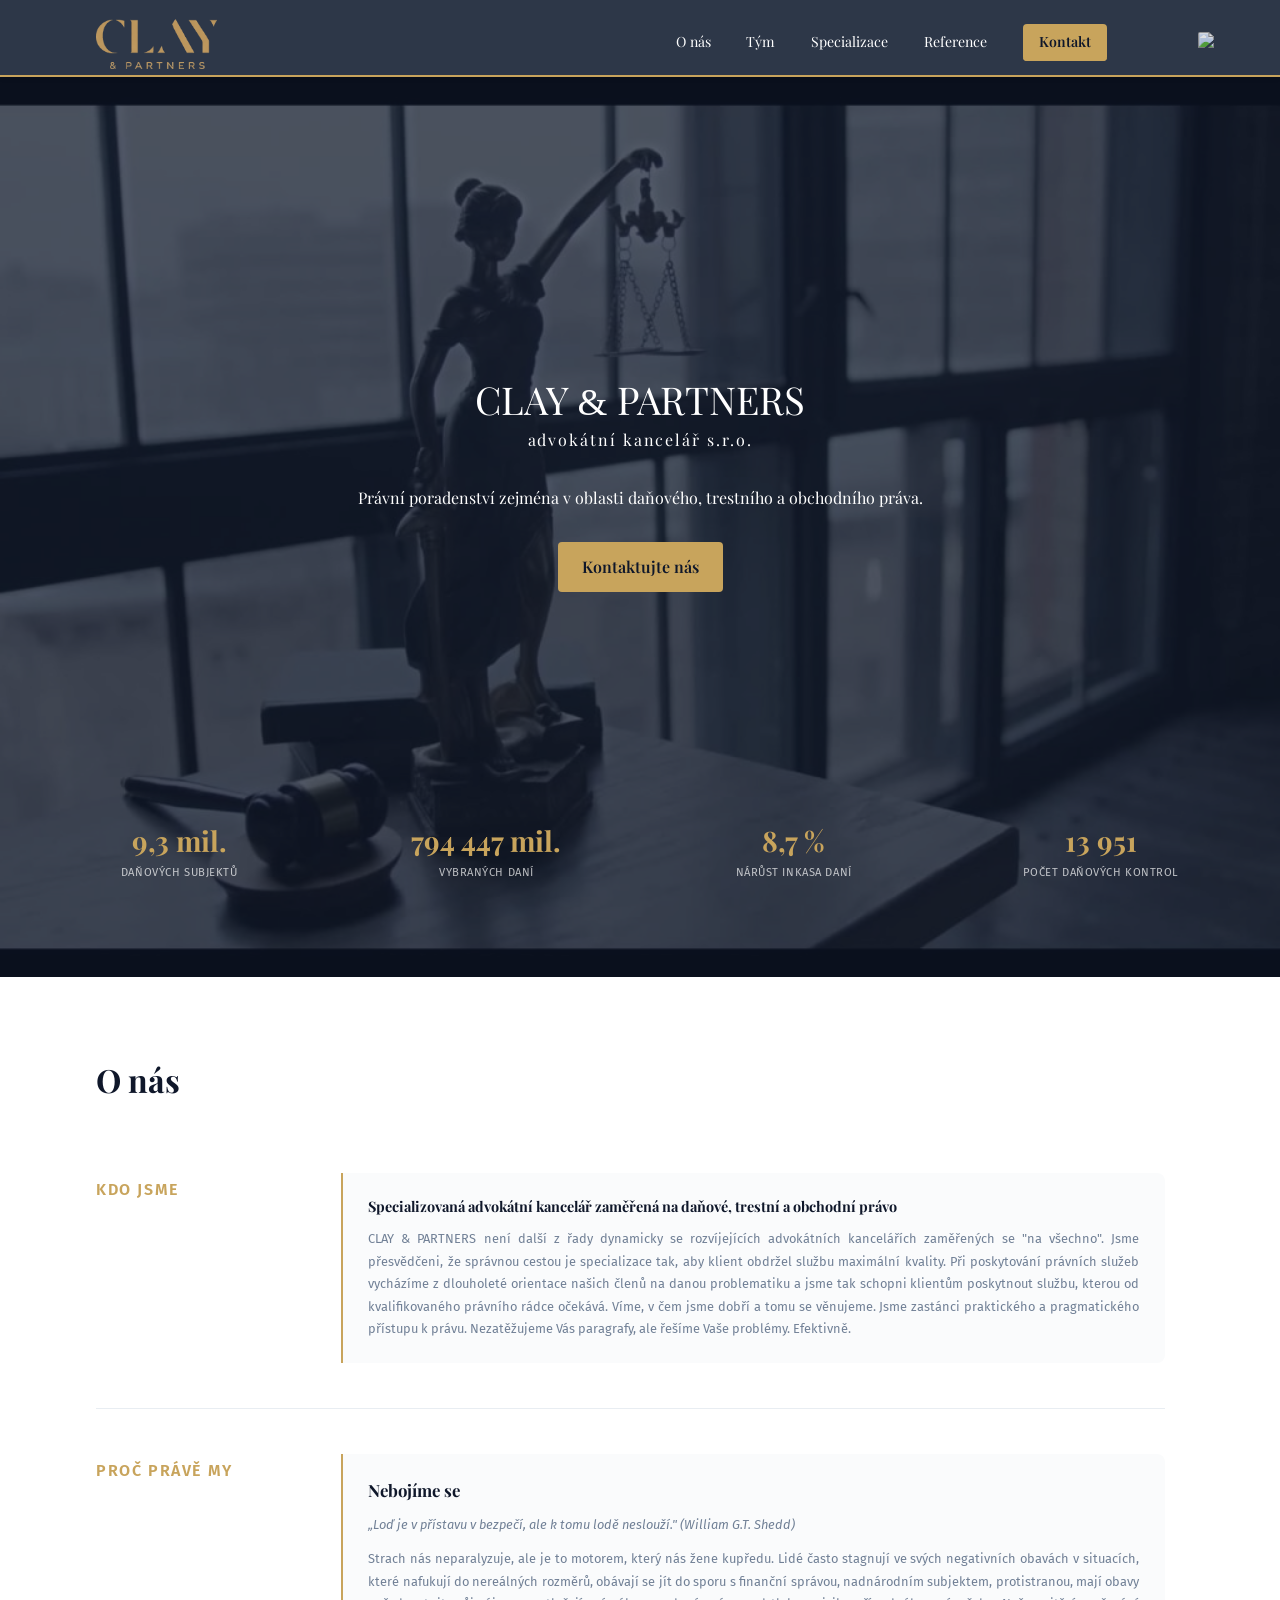
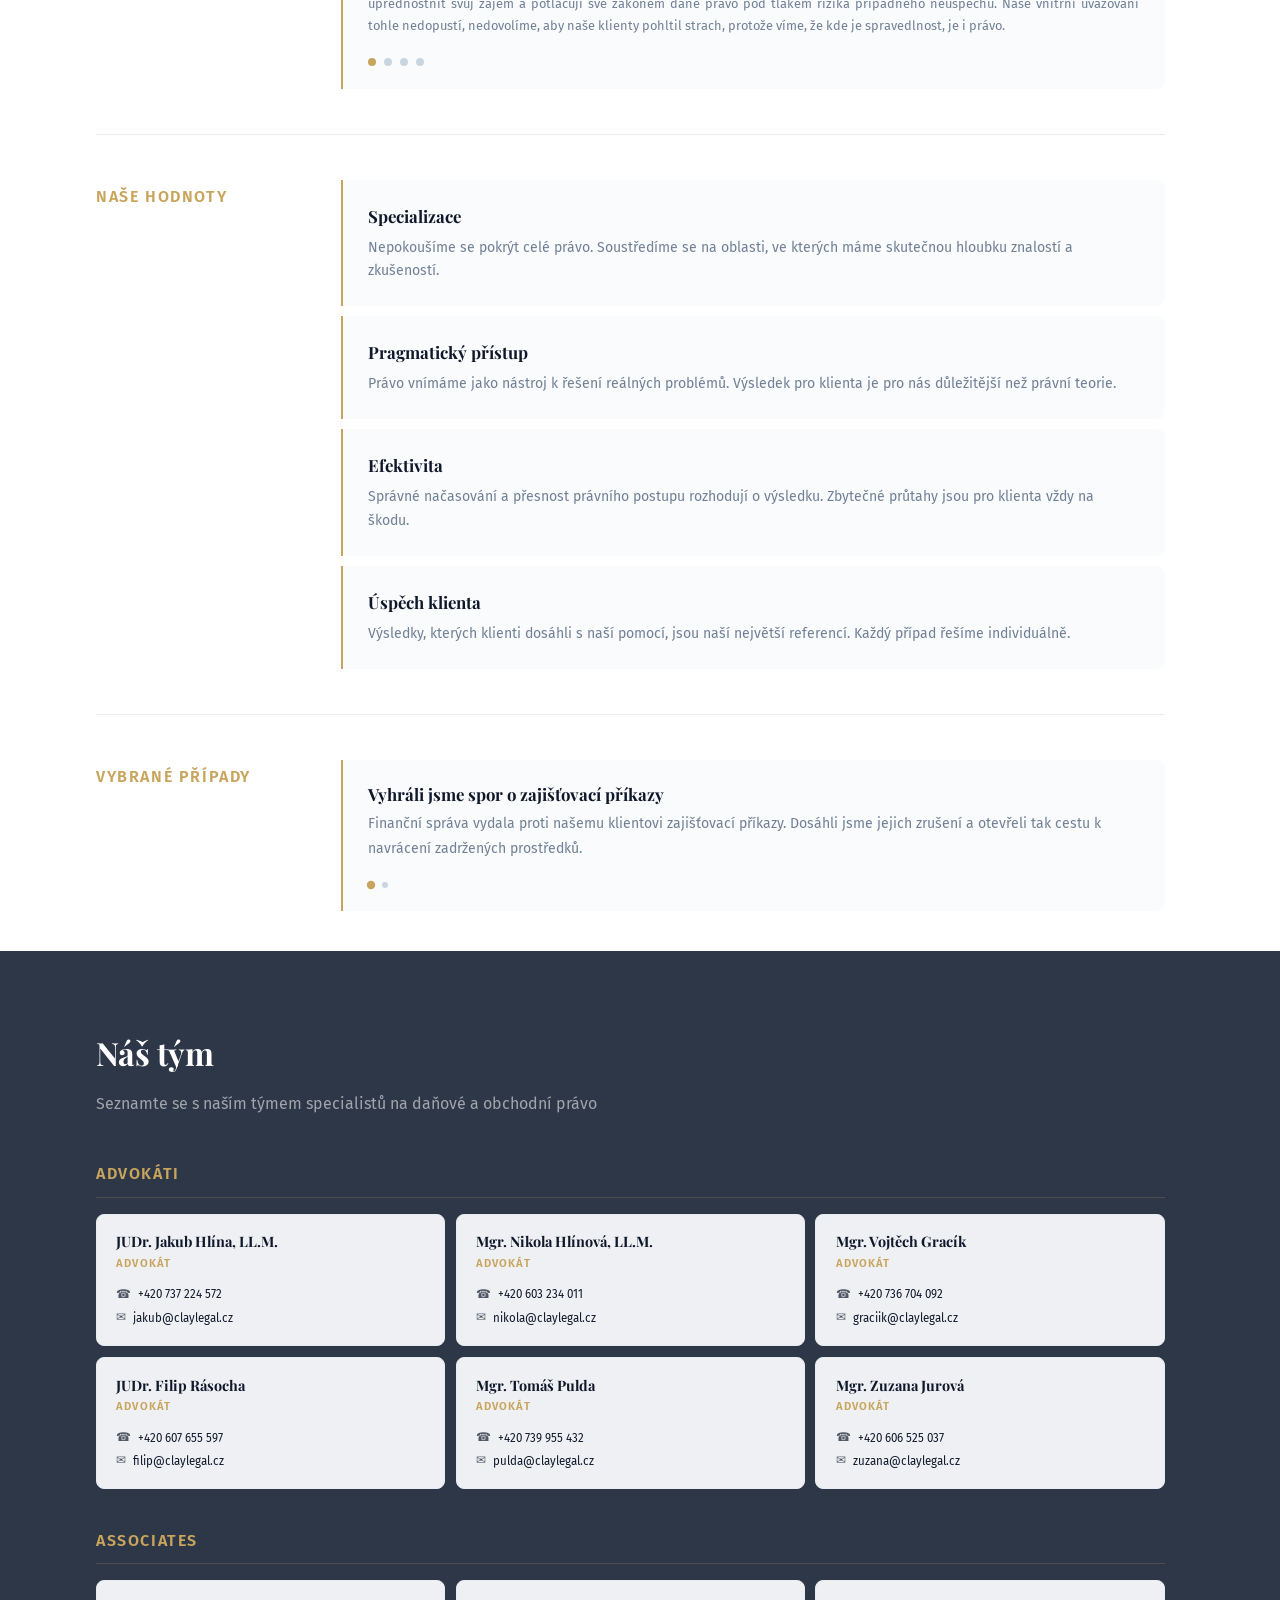
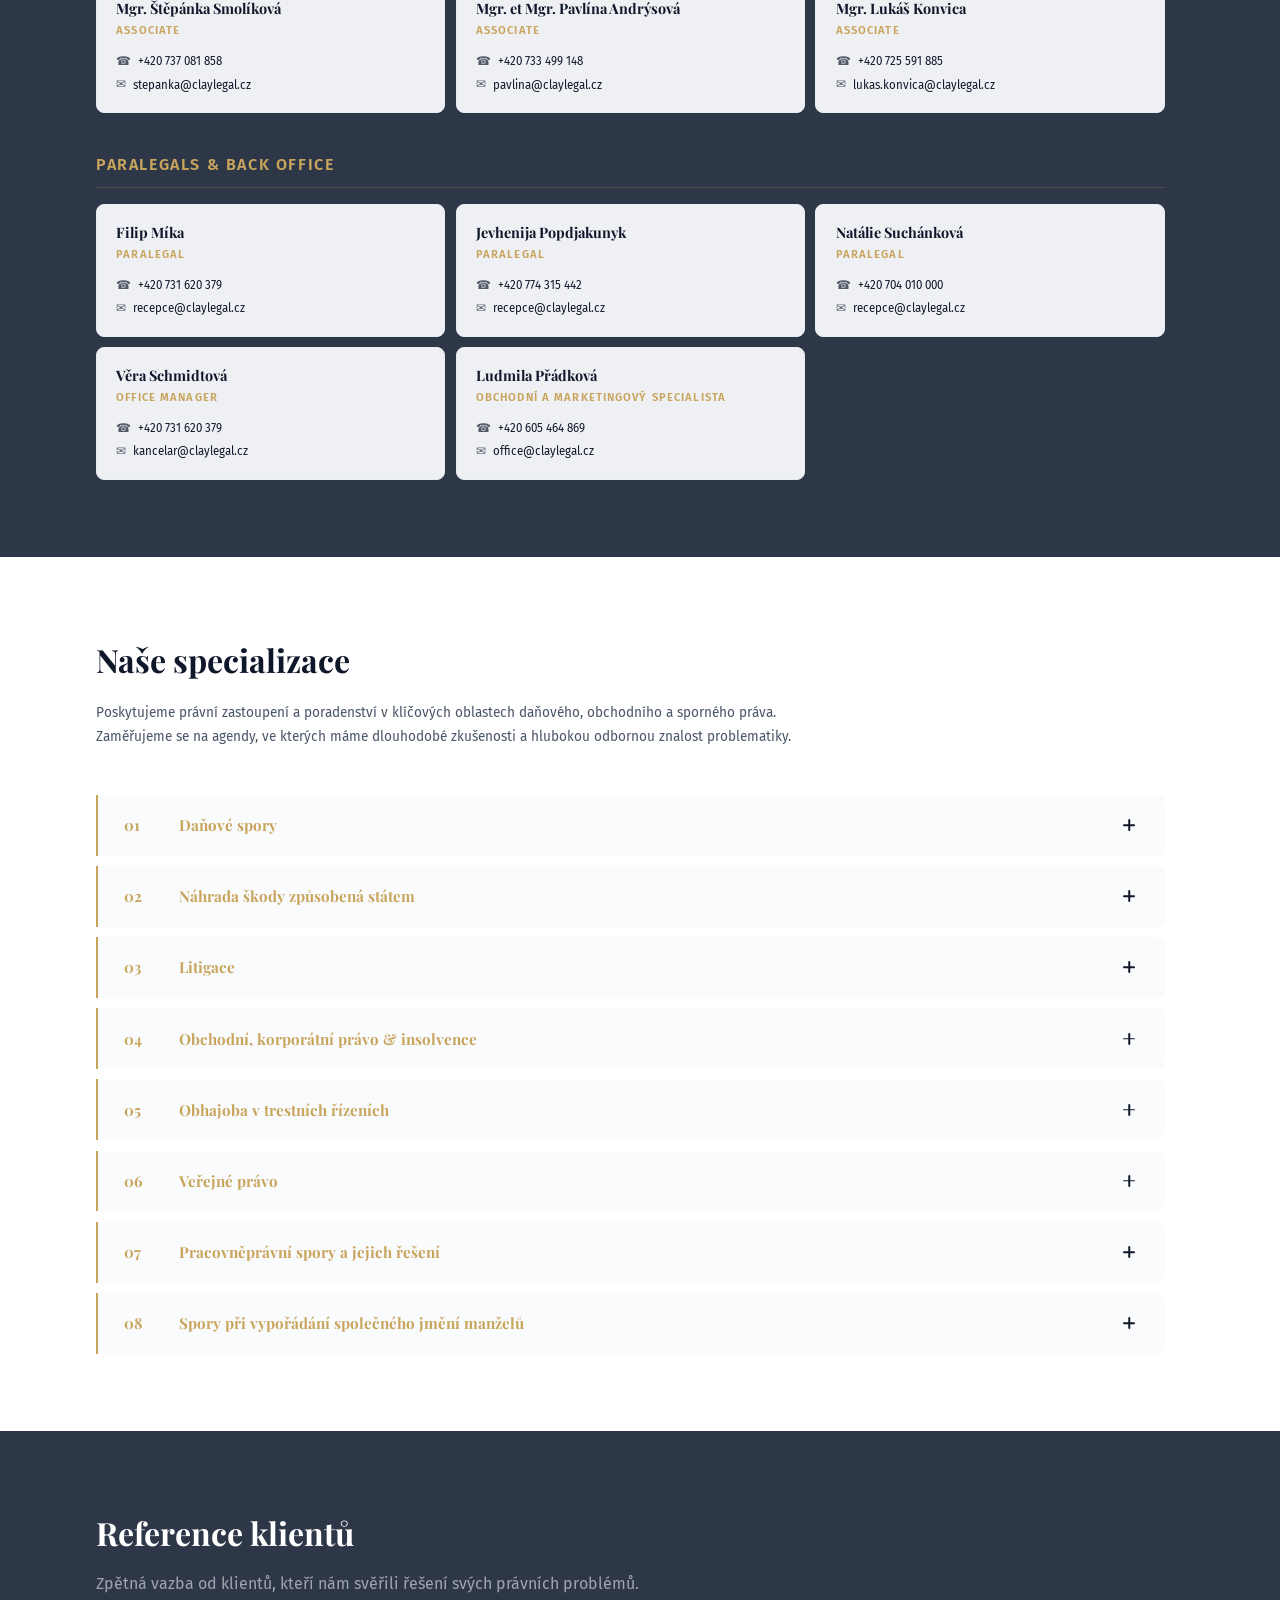
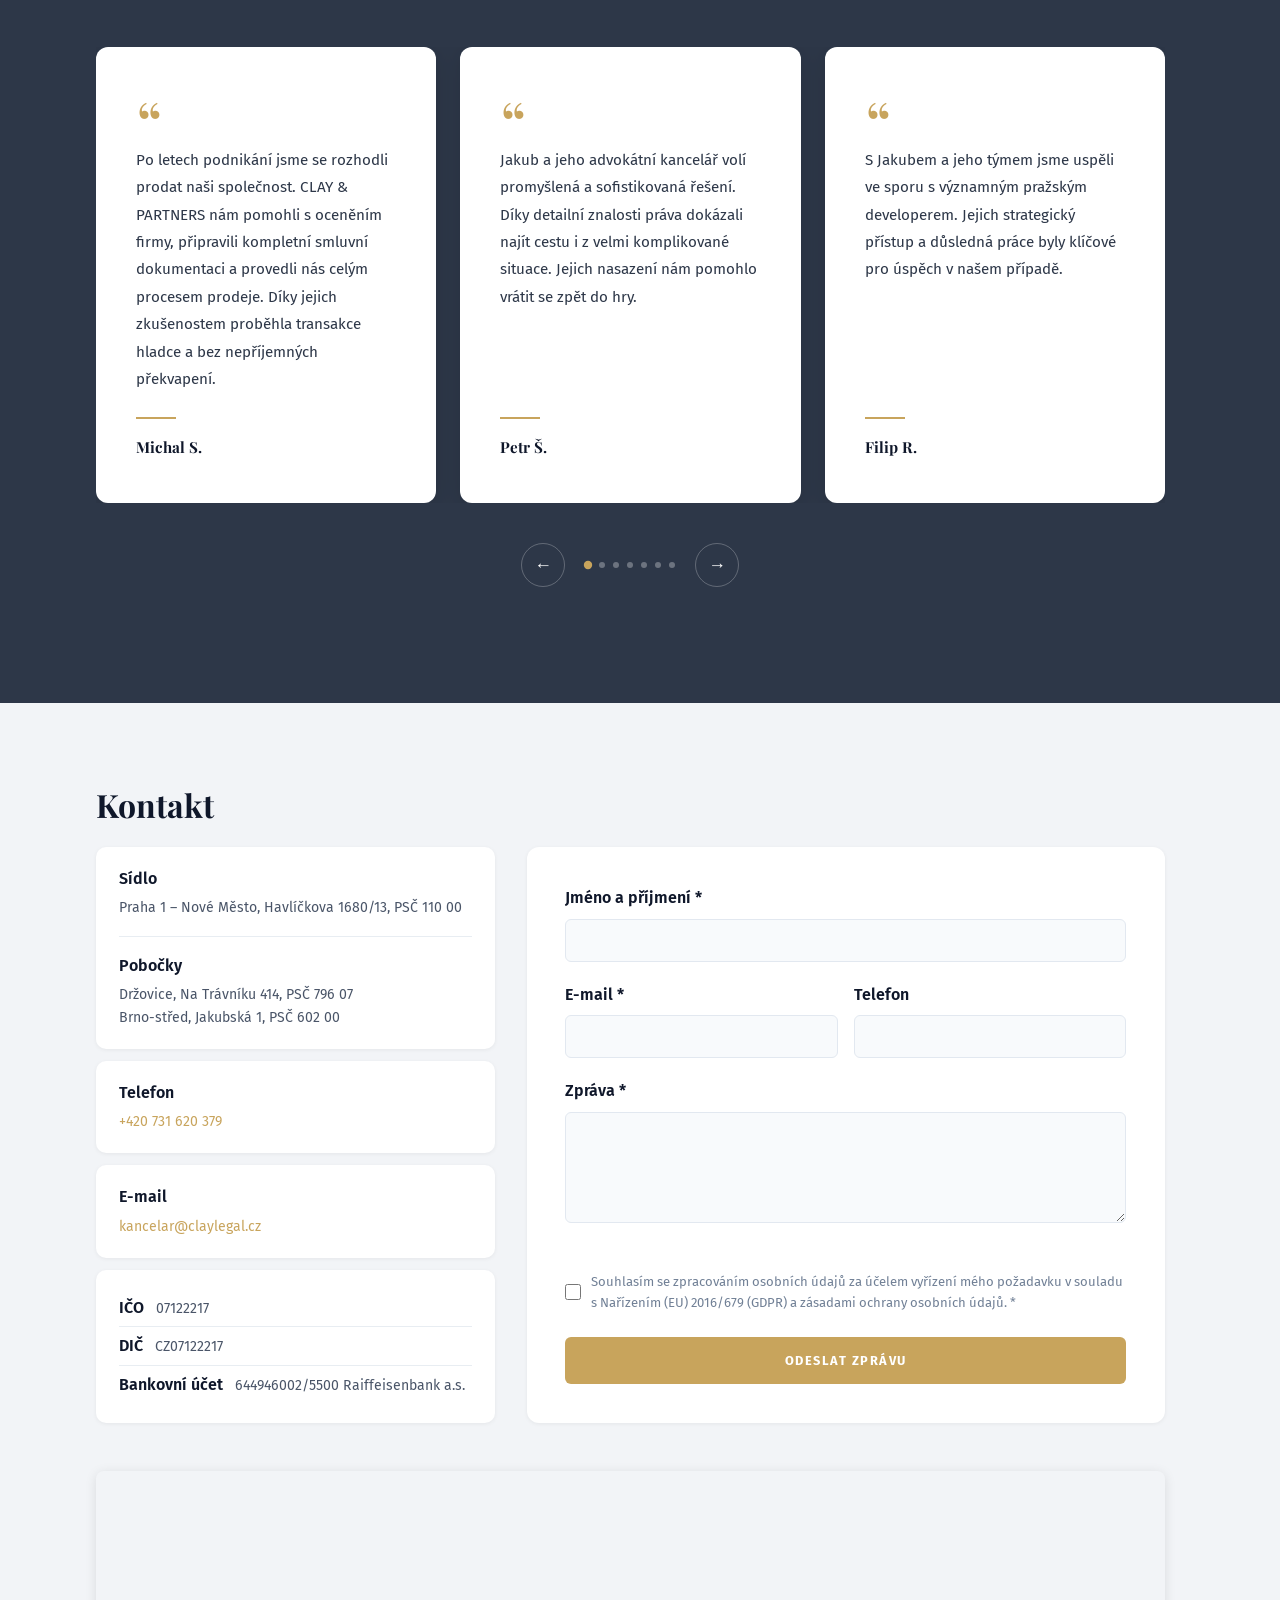
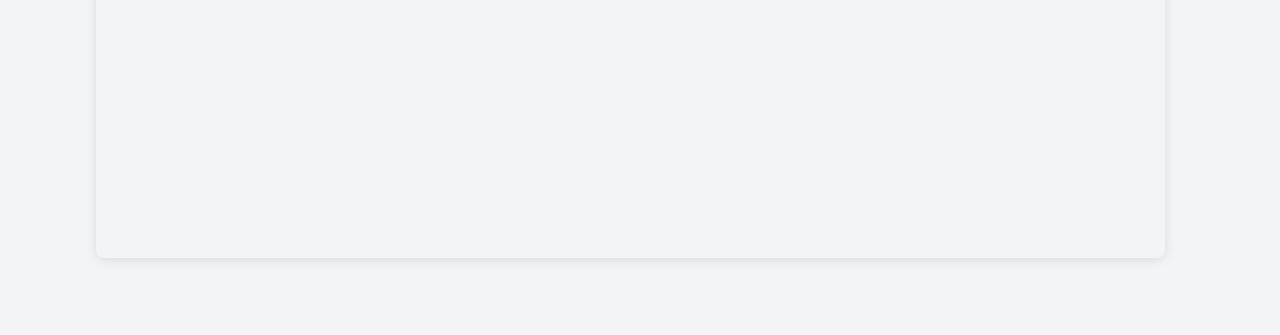
==== commit 8df14b4f: "Update team emails, contact fonts, GDPR text and accordion fix Co-Authored-By: Claude Sonnet 4.6 <no" ====
--- a/index.html
+++ b/index.html
@@ -282,6 +282,7 @@
                         <div class="team-card-position">Paralegal</div>
                         <div class="team-card-contact">
                             <a href="tel:+420774315442" class="contact-link"><span class="contact-icon">☎</span>+420 774 315 442</a>
+                            <a href="mailto:recepce@claylegal.cz" class="contact-link"><span class="contact-icon">✉</span>recepce@claylegal.cz</a>
                         </div>
                     </div>
                     <div class="team-card">
@@ -289,6 +290,7 @@
                         <div class="team-card-position">Paralegal</div>
                         <div class="team-card-contact">
                             <a href="tel:+420704010000" class="contact-link"><span class="contact-icon">☎</span>+420 704 010 000</a>
+                            <a href="mailto:recepce@claylegal.cz" class="contact-link"><span class="contact-icon">✉</span>recepce@claylegal.cz</a>
                         </div>
                     </div>
                     <div class="team-card">
@@ -304,7 +306,7 @@
                         <div class="team-card-position">Obchodní a marketingový specialista</div>
                         <div class="team-card-contact">
                             <a href="tel:+420605464869" class="contact-link"><span class="contact-icon">☎</span>+420 605 464 869</a>
-                            <a href="mailto:kancelar@claylegal.cz" class="contact-link"><span class="contact-icon">✉</span>kancelar@claylegal.cz</a>
+                            <a href="mailto:office@claylegal.cz" class="contact-link"><span class="contact-icon">✉</span>office@claylegal.cz</a>
                         </div>
                     </div>
                 </div>
@@ -554,7 +556,7 @@
                         </div>
                         <div class="form-gdpr">
                             <input type="checkbox" id="gdpr" name="gdpr" required>
-                            <label for="gdpr">Souhlasím se zpracováním osobních údajů *</label>
+                            <label for="gdpr">Souhlasím se zpracováním osobních údajů za účelem vyřízení mého požadavku v souladu s Nařízením (EU) 2016/679 (GDPR) a zásadami ochrany osobních údajů. *</label>
                         </div>
                         <button type="submit" class="btn-submit">Odeslat zprávu</button>
                     </form>
--- a/css/style.css
+++ b/css/style.css
@@ -1103,6 +1103,7 @@
 .form-field label {
     font-size: 1rem;
     font-weight: 600;
+    font-family: 'Fira Sans', sans-serif;
     color: var(--navy);
     margin-bottom: 8px;
 }
@@ -1154,6 +1155,7 @@
 
 .form-gdpr label {
     font-size: 0.82rem;
+    font-family: 'Fira Sans', sans-serif;
     color: #718096;
     cursor: pointer;
 }
@@ -1166,6 +1168,7 @@
     border-radius: 6px;
     padding: 16px;
     font-size: 0.8rem;
+    font-family: 'Fira Sans', sans-serif;
     font-weight: 700;
     letter-spacing: 0.12em;
     text-transform: uppercase;
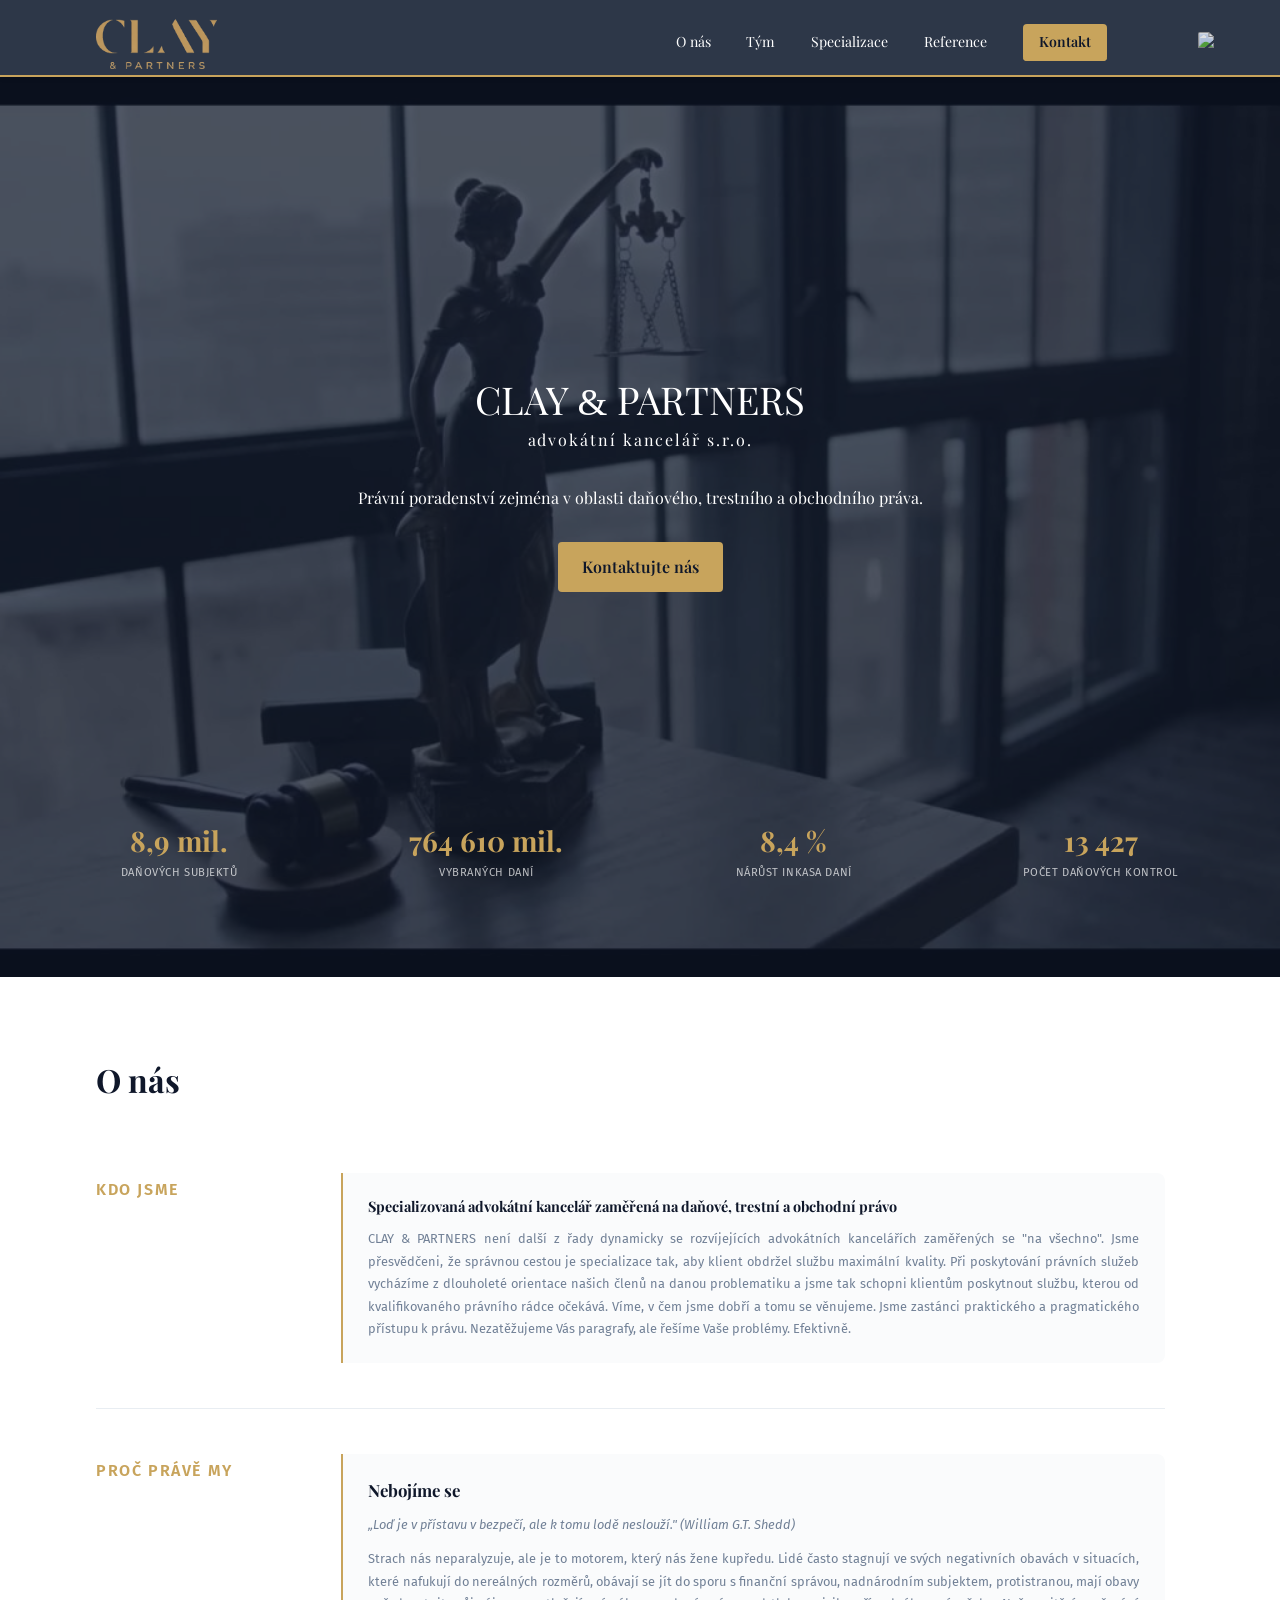
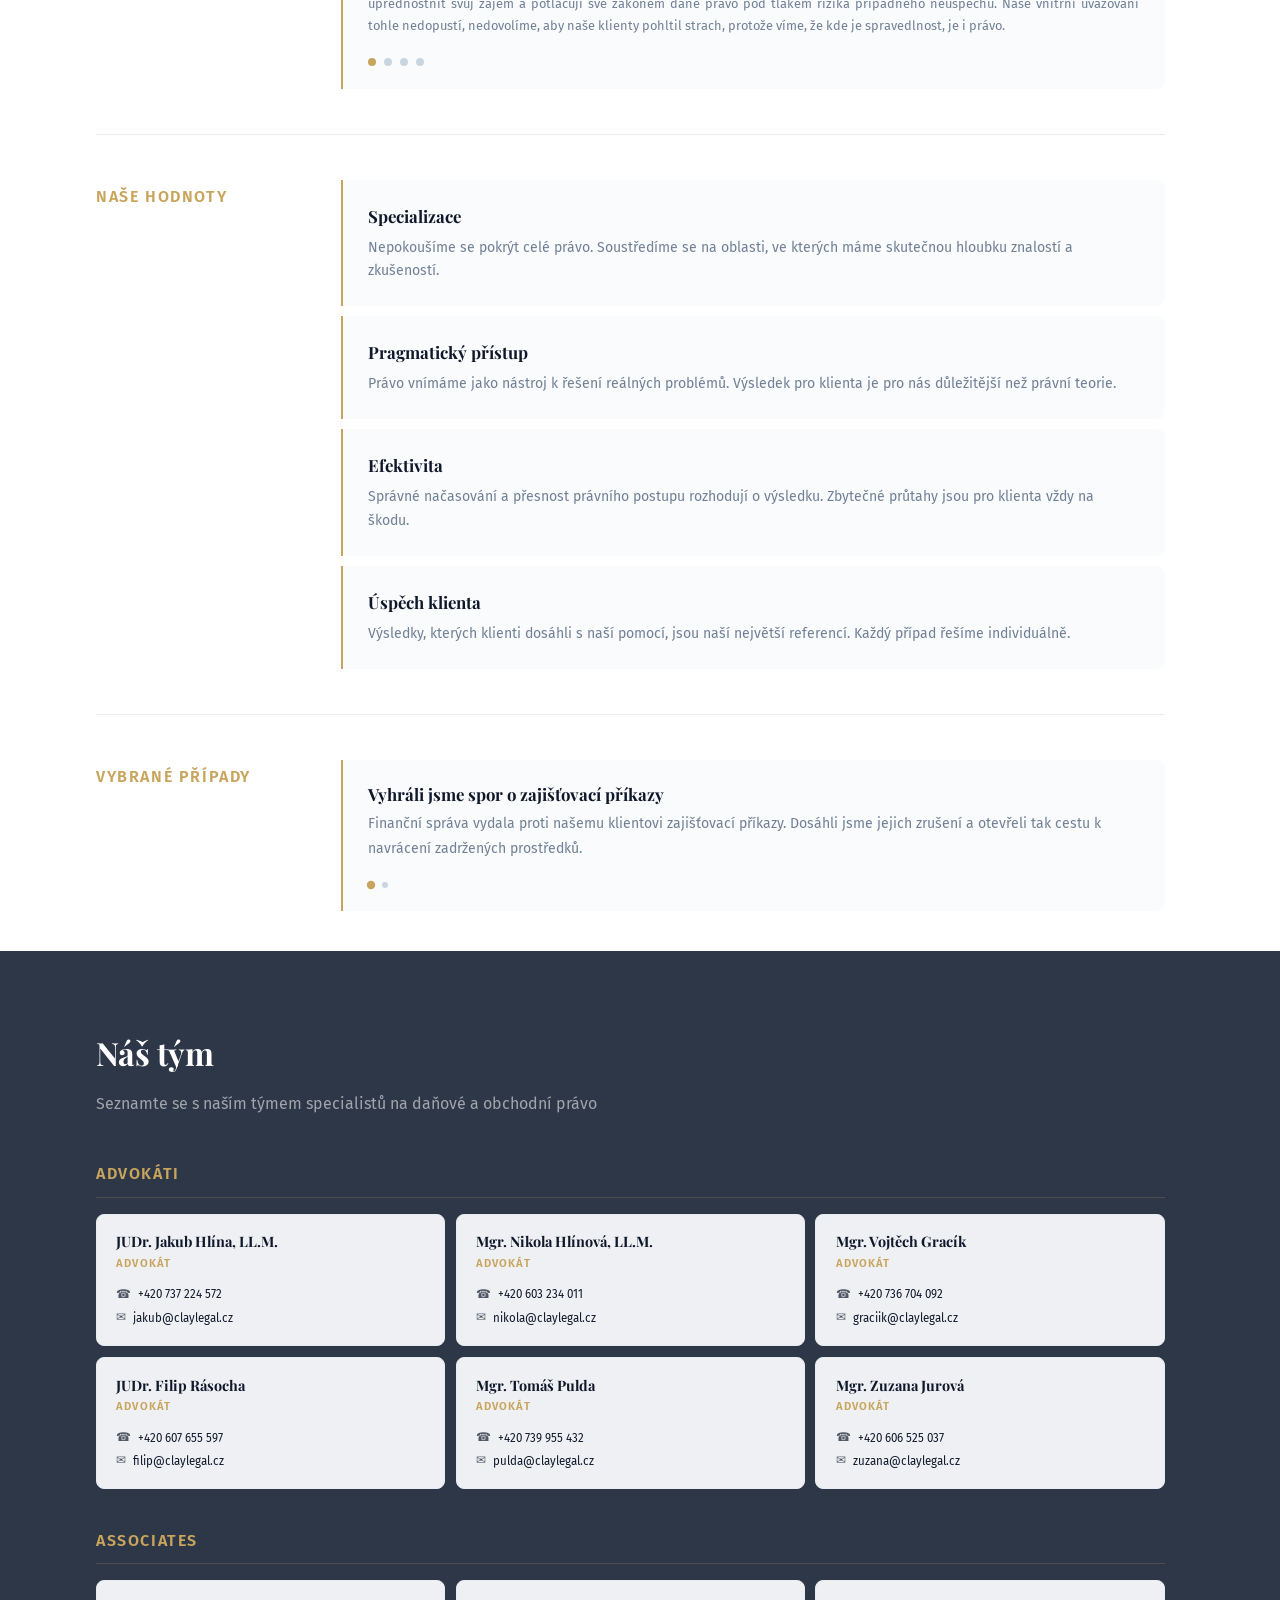
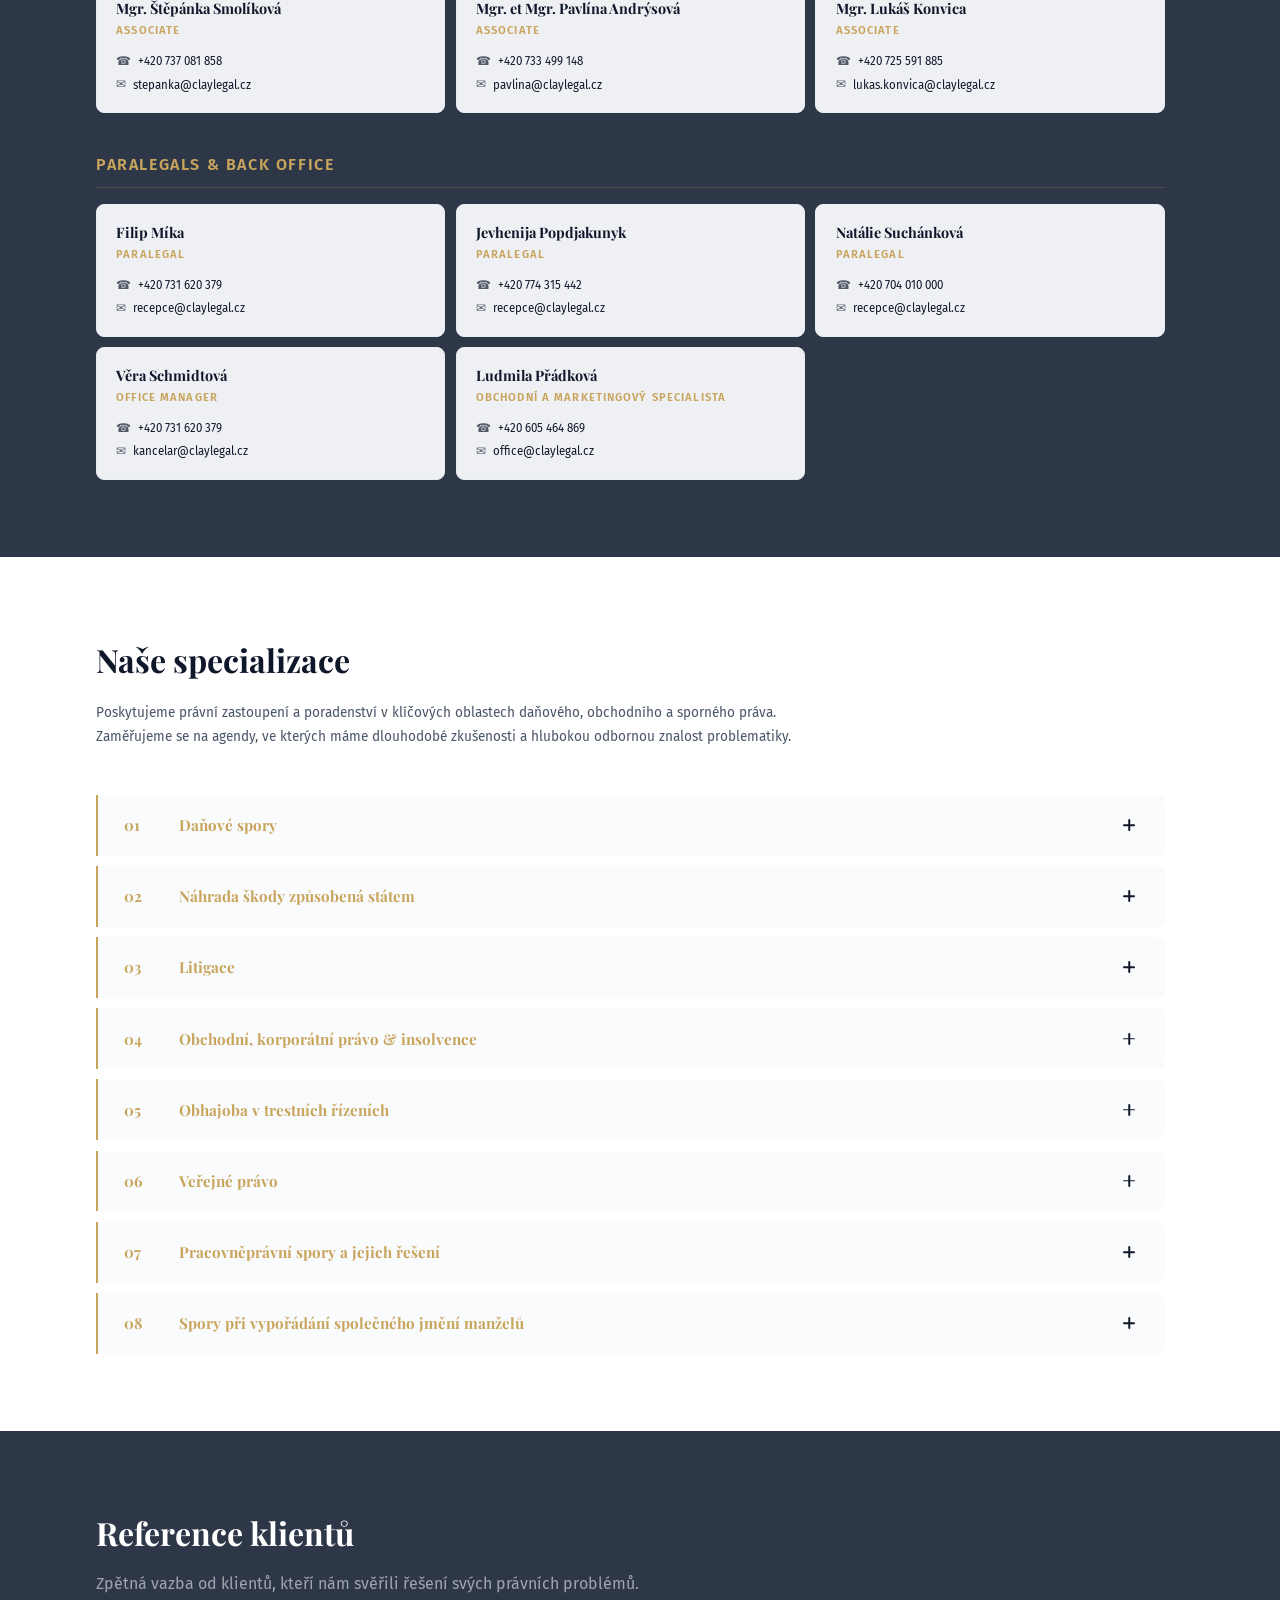
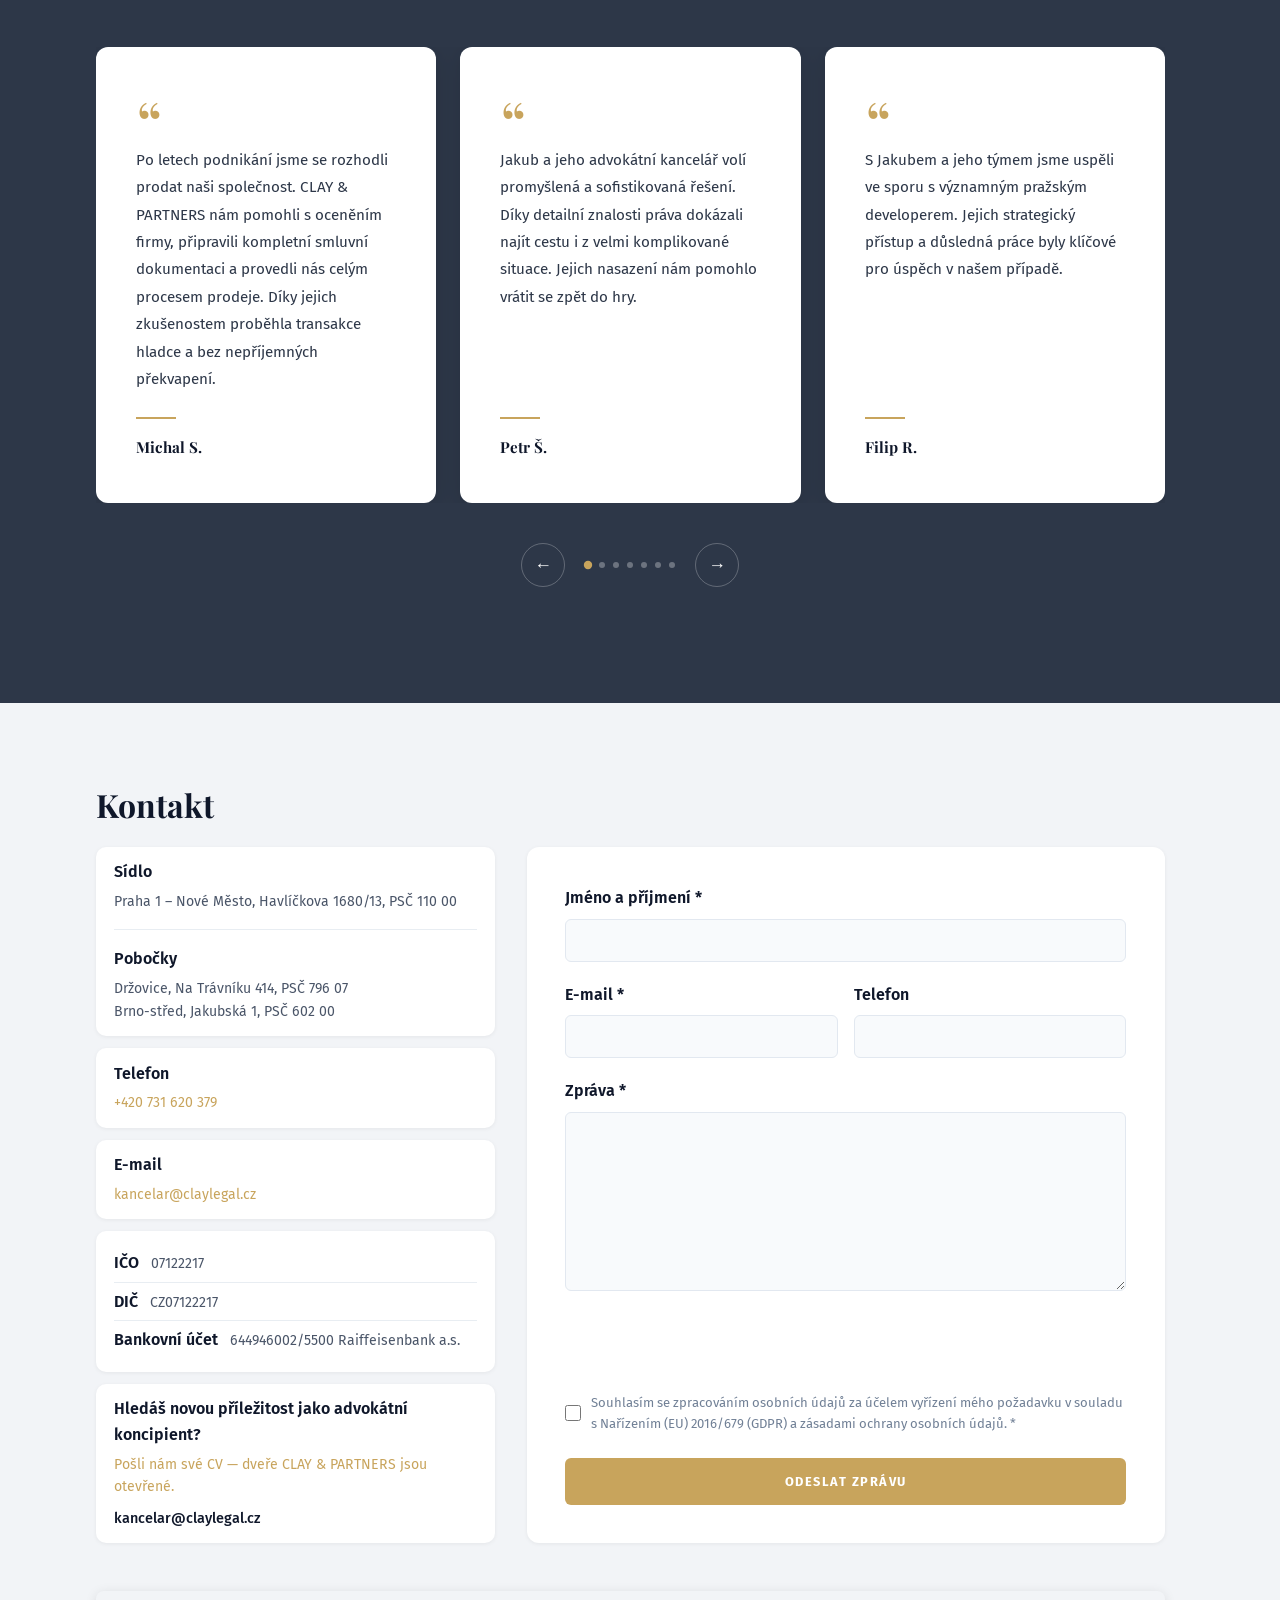
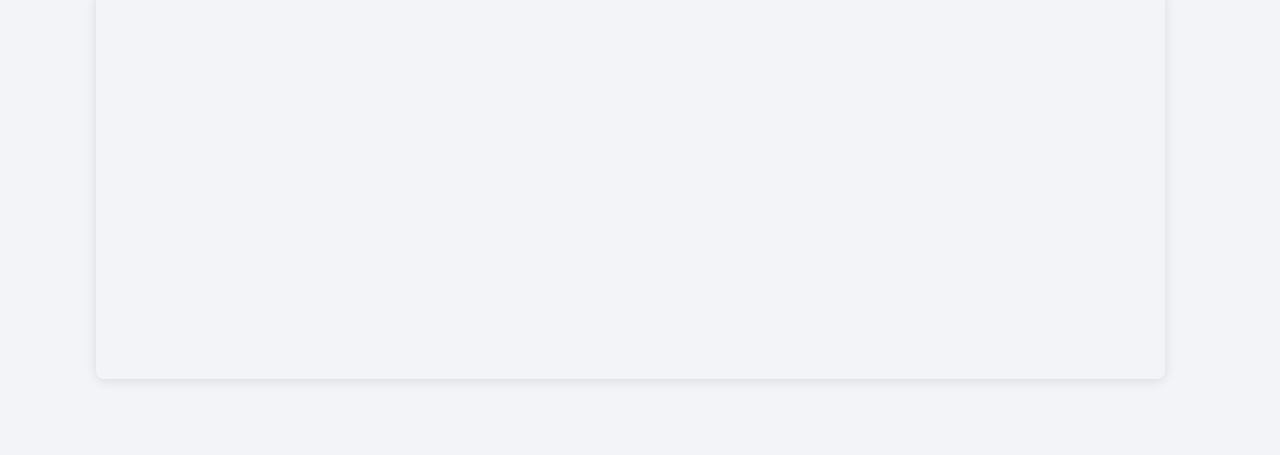
==== commit d4bb37a7: "Add career card to contact section, adjust card spacing and textarea size Co-Authored-By: Claude Son" ====
--- a/index.html
+++ b/index.html
@@ -532,6 +532,11 @@
                         <div class="kontakt-info-row"><span class="kontakt-card-label">DIČ</span><span class="kontakt-card-value">CZ07122217</span></div>
                         <div class="kontakt-info-row"><span class="kontakt-card-label">Bankovní účet</span><span class="kontakt-card-value">644946002/5500 Raiffeisenbank a.s.</span></div>
                     </div>
+                    <div class="kontakt-kariera kontakt-card">
+                        <p class="kontakt-kariera-title">Hledáš novou příležitost jako advokátní koncipient?</p>
+                        <p class="kontakt-kariera-text">Pošli nám své CV — dveře CLAY & PARTNERS jsou otevřené.</p>
+                        <a href="mailto:kancelar@claylegal.cz" class="kontakt-kariera-email">kancelar@claylegal.cz</a>
+                    </div>
                 </div>
 
                 <div class="kontakt-form-wrap">
@@ -552,7 +557,7 @@
                         </div>
                         <div class="form-field">
                             <label for="zprava">Zpráva *</label>
-                            <textarea id="zprava" name="zprava" rows="5" required></textarea>
+                            <textarea id="zprava" name="zprava" rows="9" required></textarea>
                         </div>
                         <div class="form-gdpr">
                             <input type="checkbox" id="gdpr" name="gdpr" required>
--- a/css/style.css
+++ b/css/style.css
@@ -1023,7 +1023,7 @@
 .kontakt-card {
     background: var(--white);
     border-radius: 10px;
-    padding: clamp(14px, 1.5vw, 28px) clamp(16px, 1.8vw, 32px);
+    padding: clamp(10px, 1vw, 16px) clamp(12px, 1.4vw, 24px);
     box-shadow: 0 1px 4px rgba(0,0,0,0.06);
 }
 
@@ -1072,6 +1072,38 @@
 }
 
 .kontakt-gold {
+    color: var(--gold);
+}
+
+.kontakt-kariera {
+}
+
+.kontakt-kariera-title {
+    font-family: 'Fira Sans', sans-serif;
+    font-size: 1rem;
+    font-weight: 600;
+    color: var(--navy);
+    margin-bottom: 6px;
+}
+
+.kontakt-kariera-text {
+    font-family: 'Fira Sans', sans-serif;
+    font-size: 0.88rem;
+    color: var(--gold);
+    line-height: 1.6;
+    margin-bottom: 6px;
+}
+
+.kontakt-kariera-email {
+    font-family: 'Fira Sans', sans-serif;
+    font-size: 0.9rem;
+    color: var(--navy);
+    text-decoration: none;
+    font-weight: 500;
+    transition: color 0.2s;
+}
+
+.kontakt-kariera-email:hover {
     color: var(--gold);
 }
 
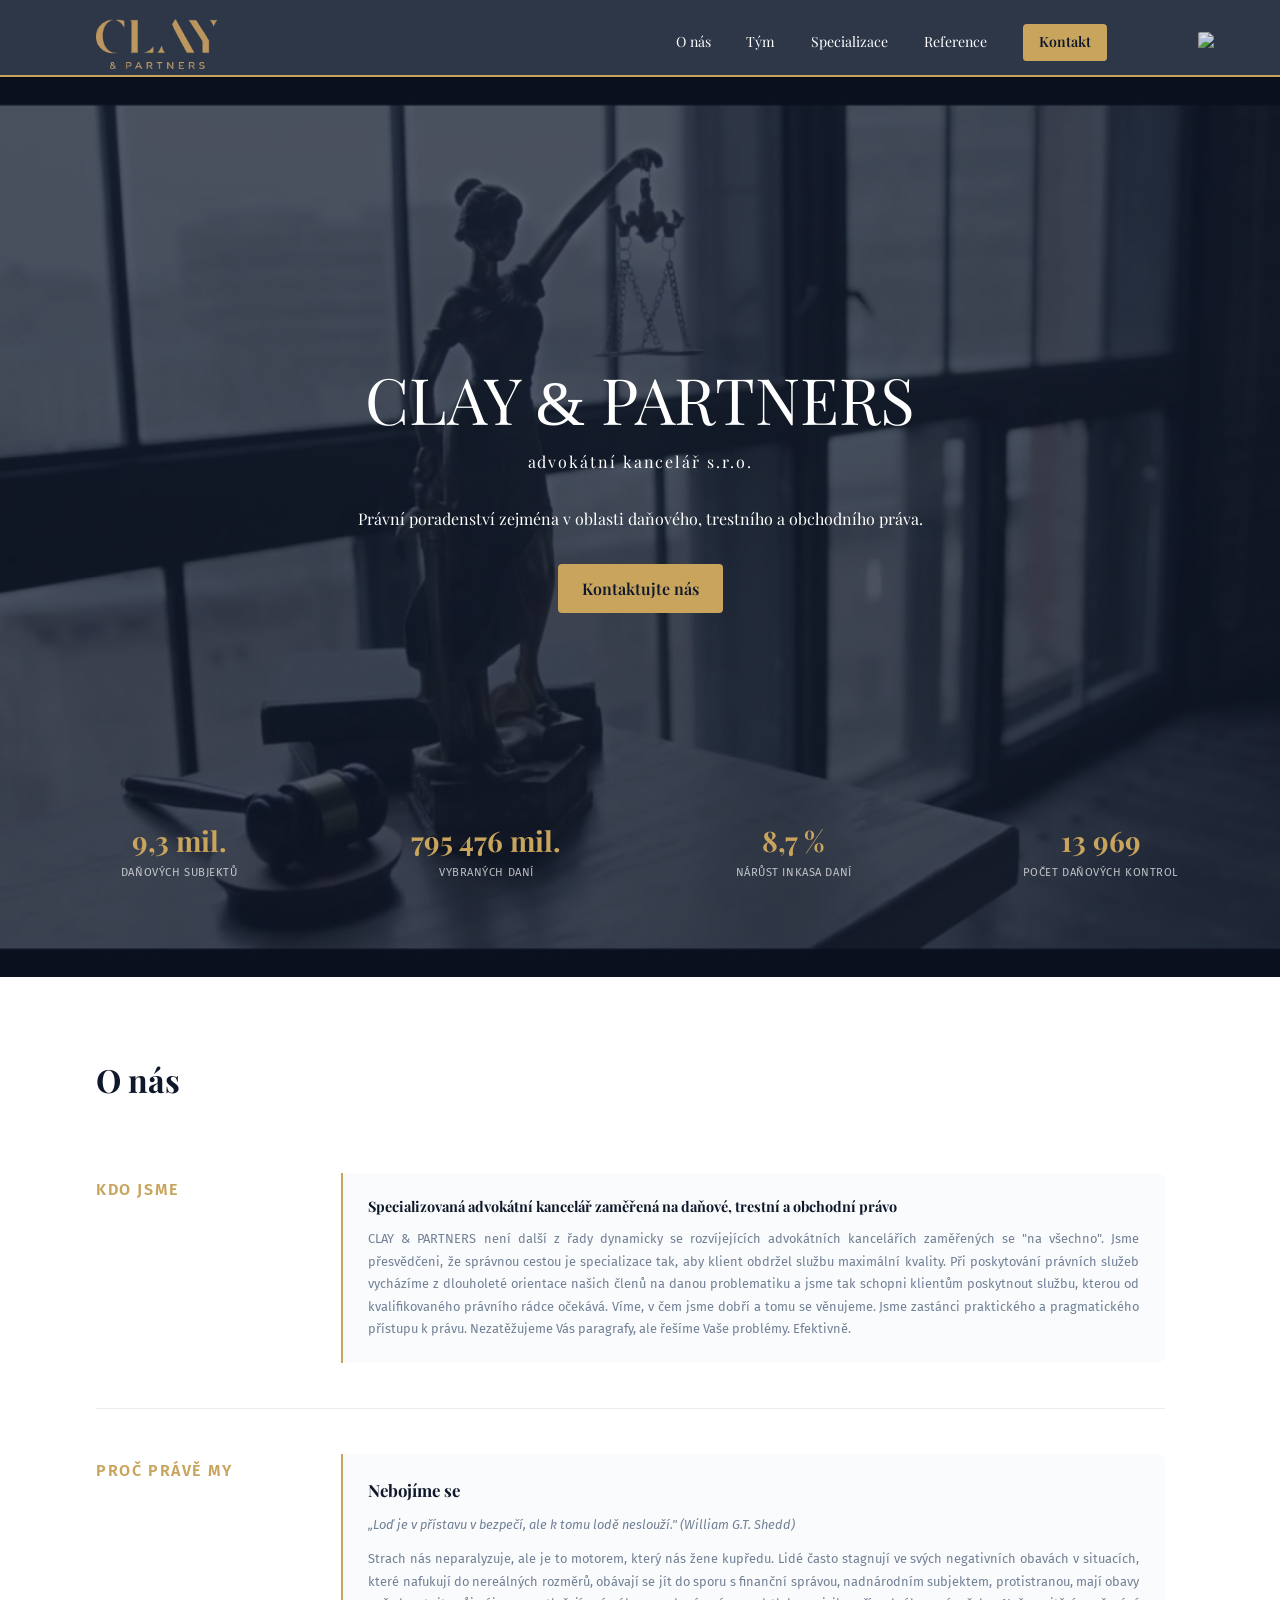
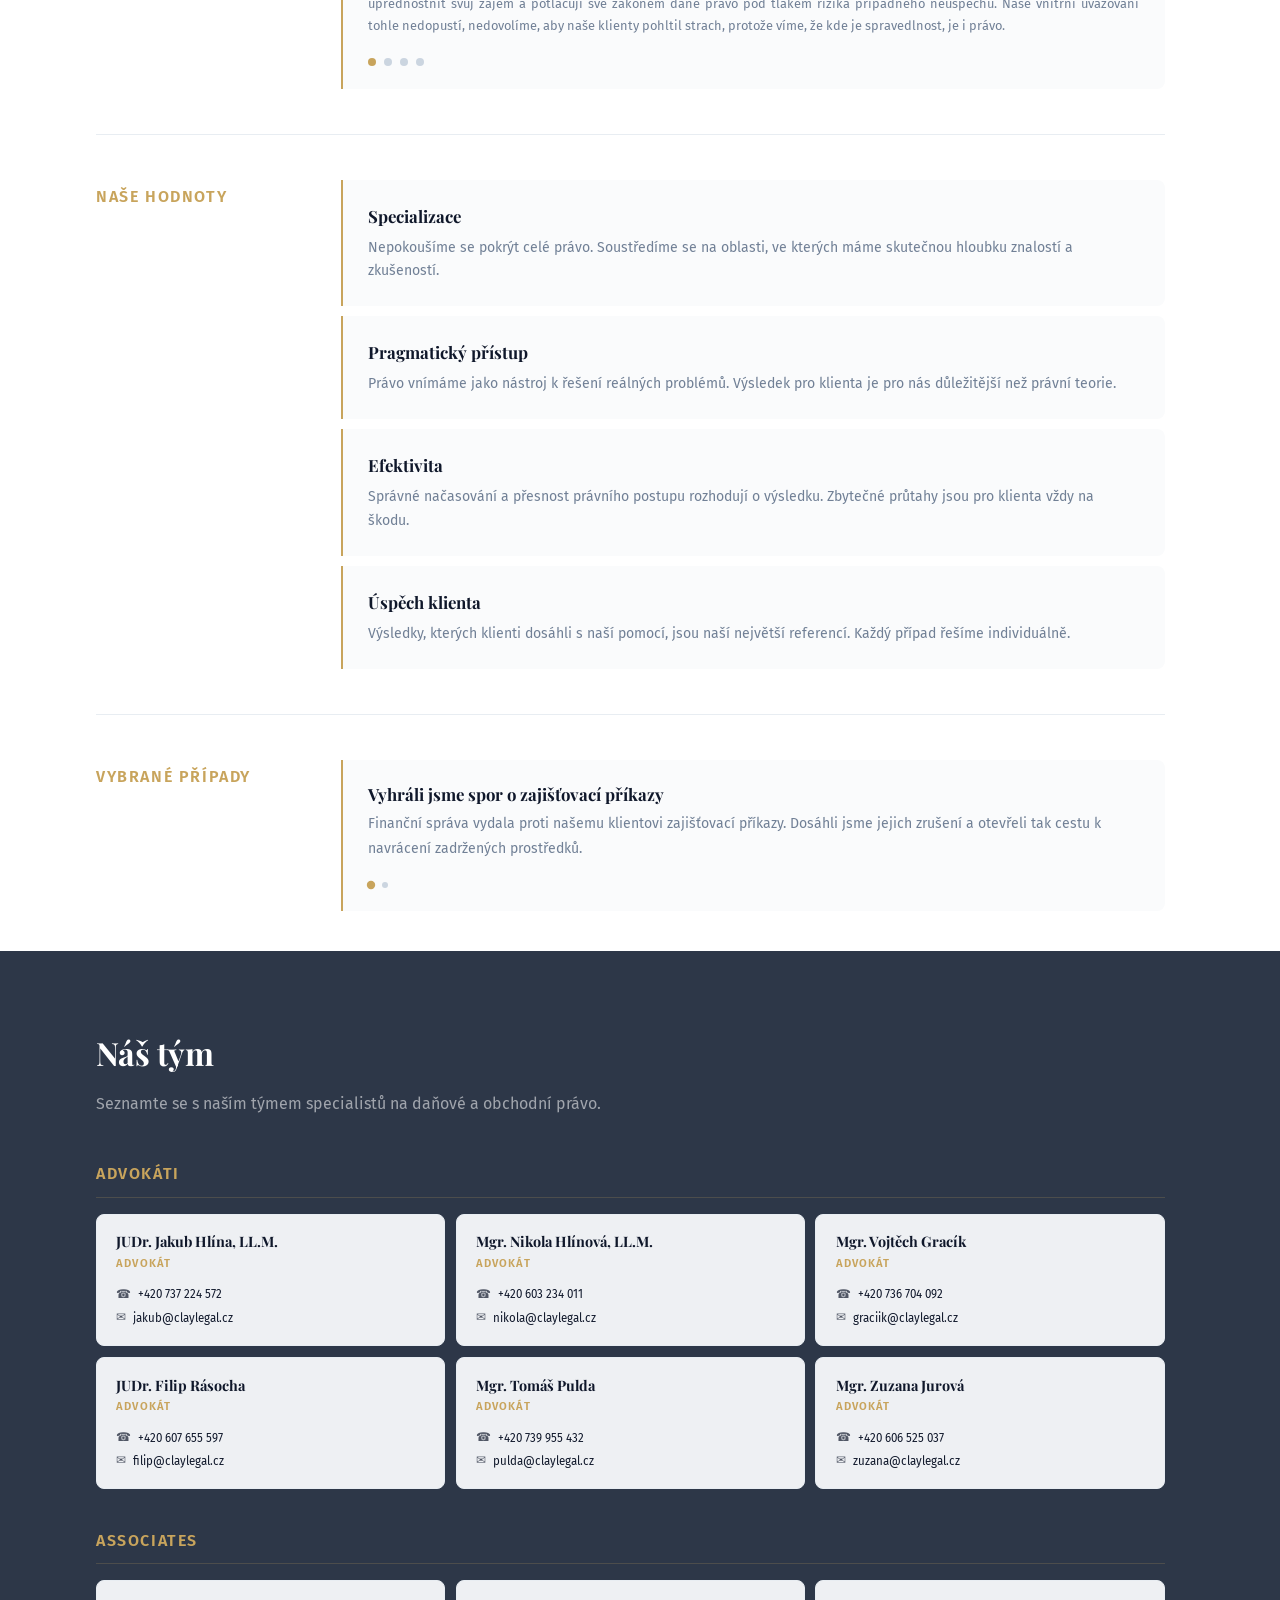
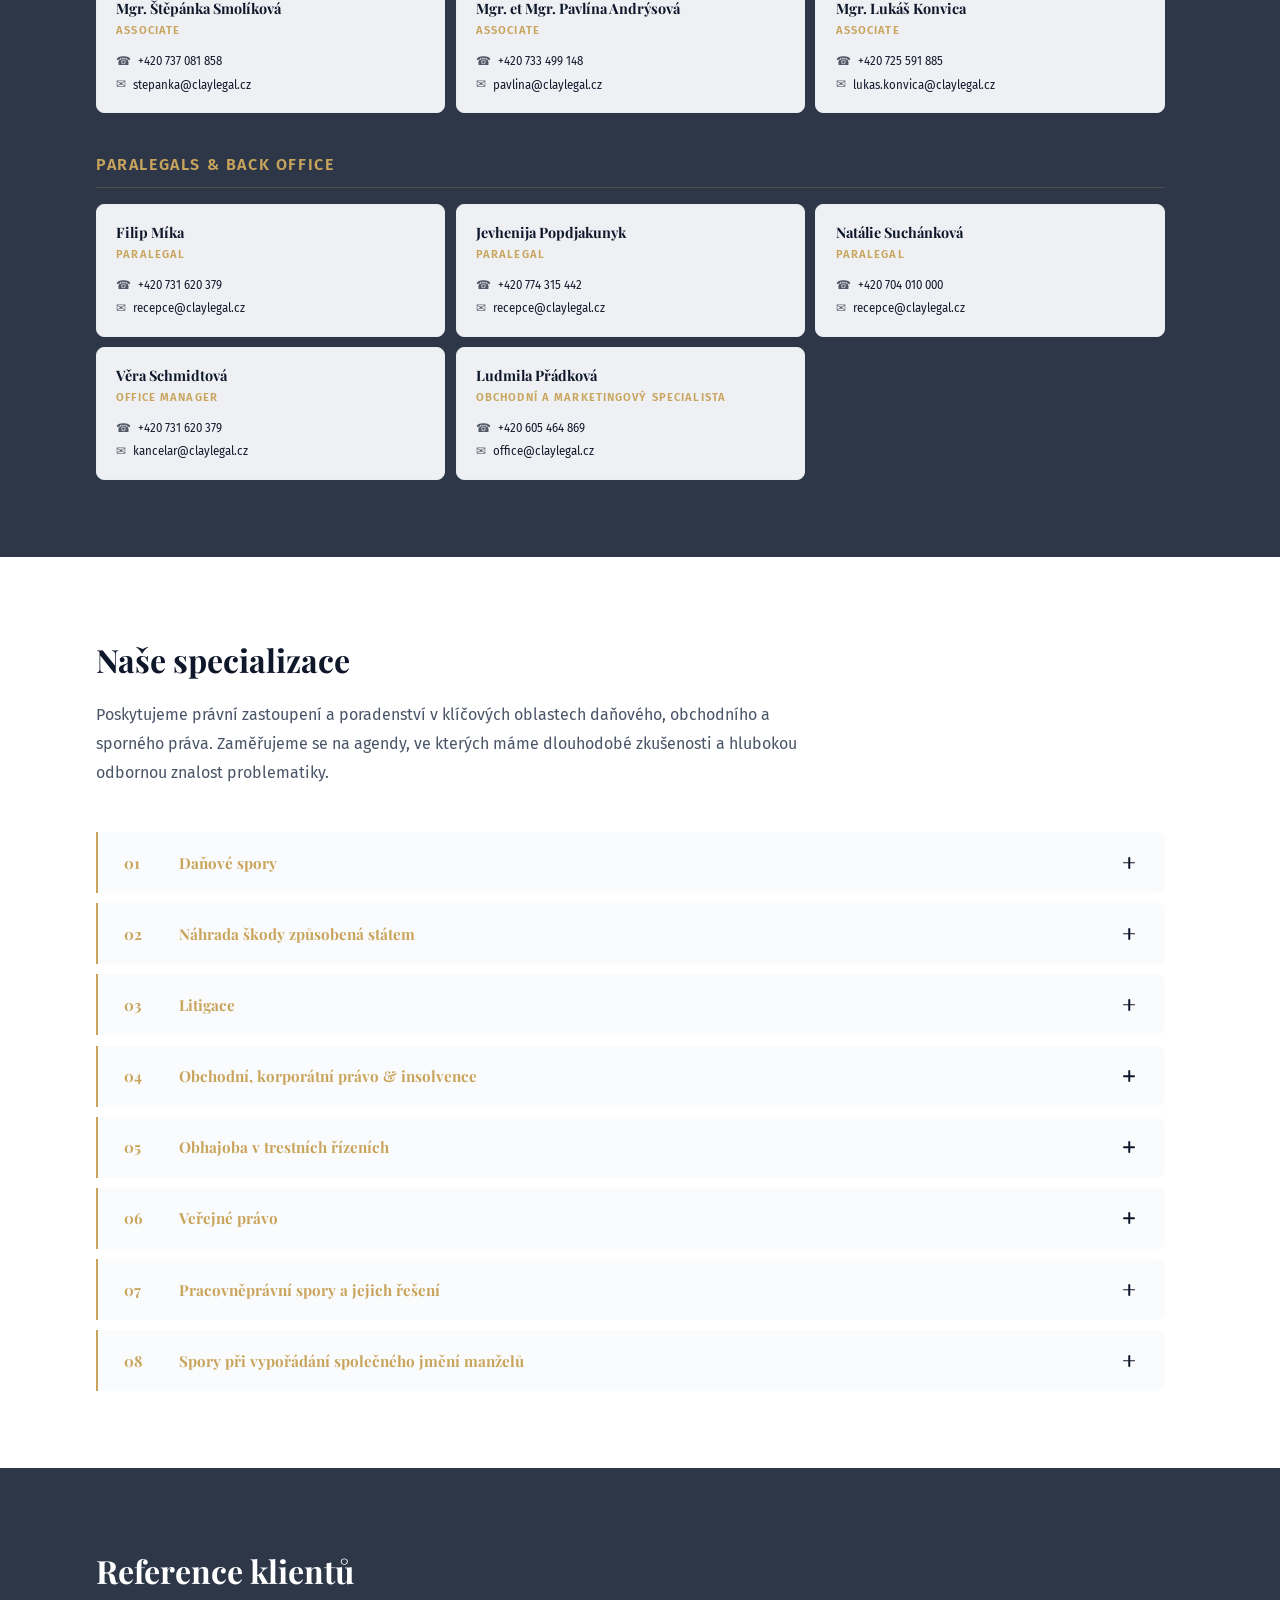
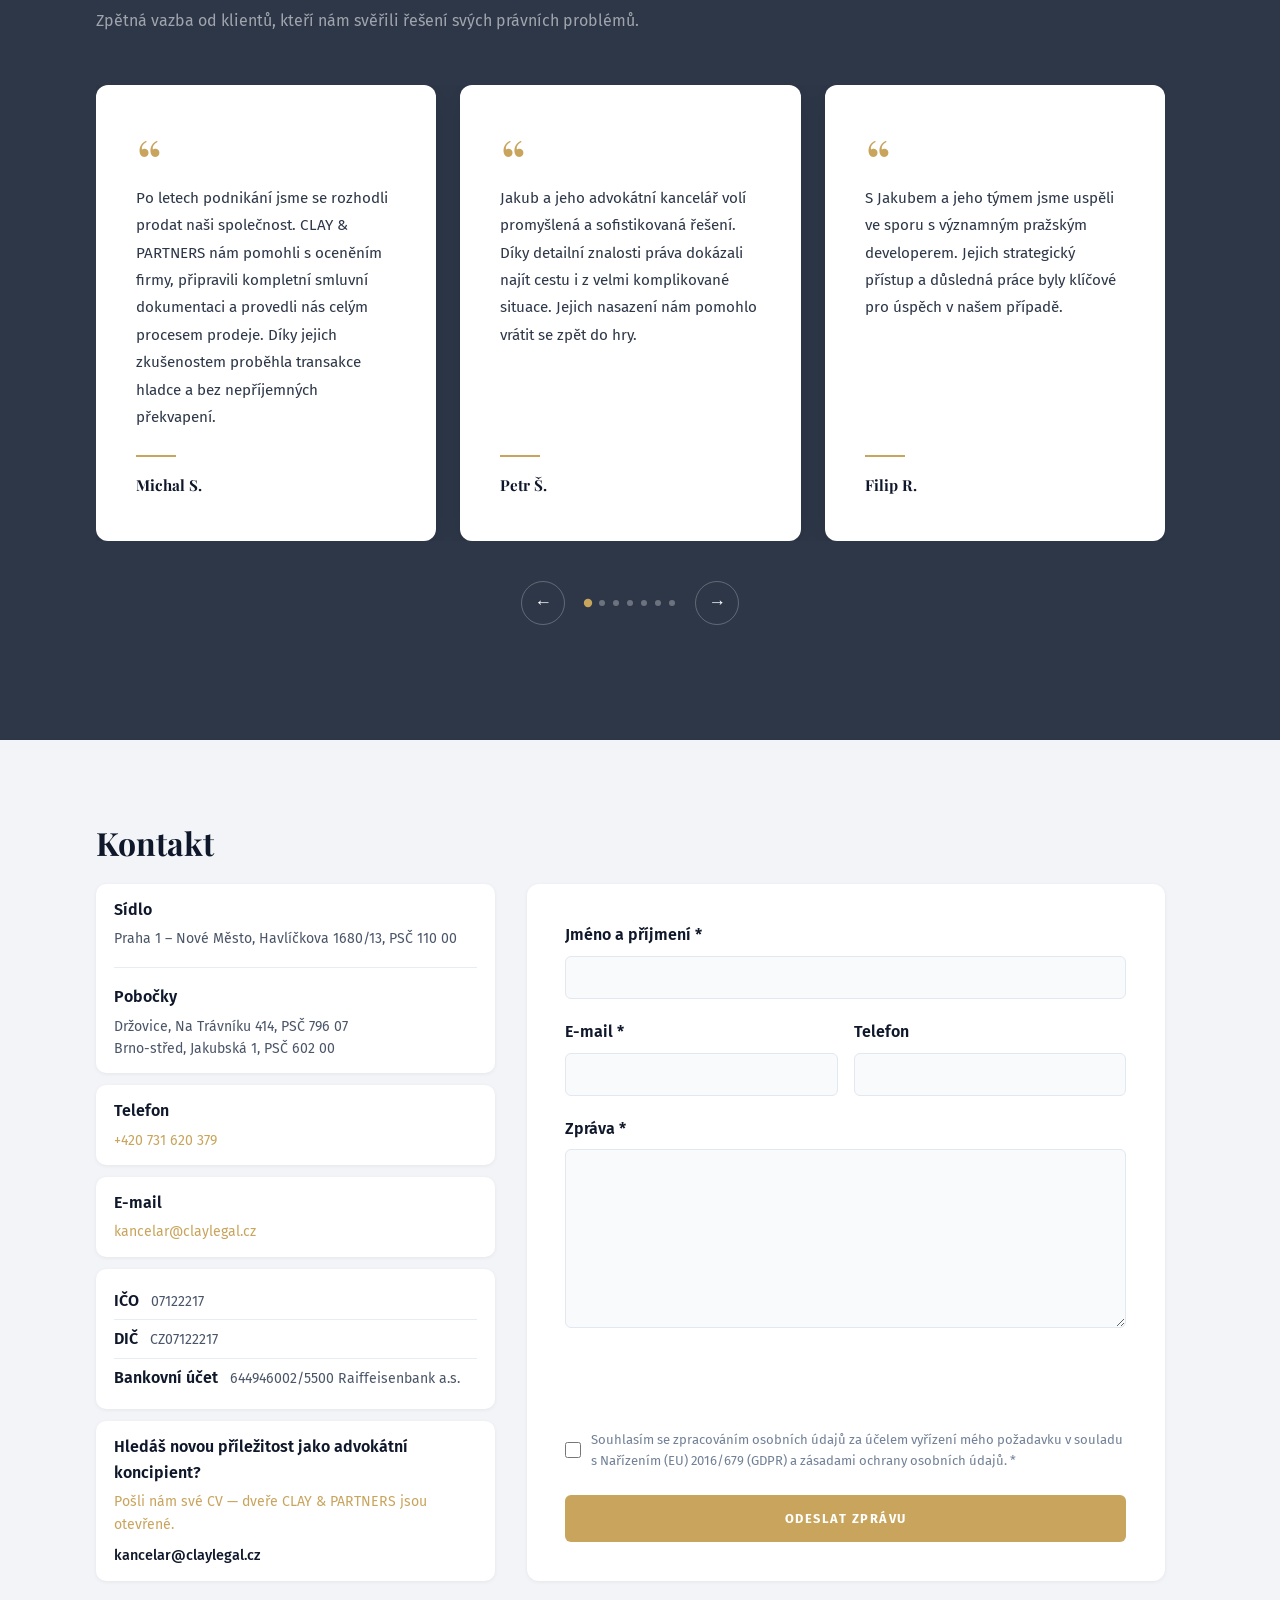
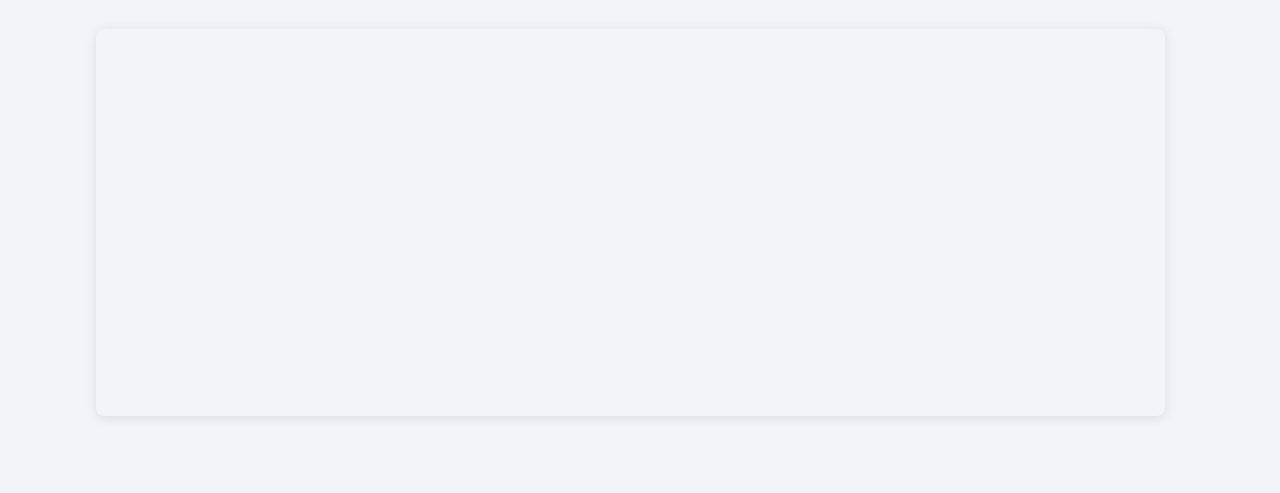
==== commit e49ea50f: "Add missing period to team section subtitle Co-Authored-By: Claude Sonnet 4.6 <noreply@anthropic.com" ====
--- a/index.html
+++ b/index.html
@@ -179,7 +179,7 @@
         <div class="container">
             <div class="section-header">
                 <h2>Náš tým</h2>
-                <p class="section-subtitle">Seznamte se s naším týmem specialistů na daňové a obchodní právo</p>
+                <p class="section-subtitle">Seznamte se s naším týmem specialistů na daňové a obchodní právo.</p>
             </div>
 
             <div class="team-category">
--- a/css/style.css
+++ b/css/style.css
@@ -245,6 +245,7 @@
 }
 
 .hero-content h1 {
+    font-size: clamp(2.6rem, 5vw, 5.5rem);
     margin-bottom: 1rem;
     font-weight: 400;
     background: linear-gradient(
@@ -708,7 +709,7 @@
 
 /* Specializace */
 .specializace-intro {
-    font-size: clamp(0.85rem, 0.9vw, 1.05rem);
+    font-size: 1rem;
     line-height: 1.8;
     color: #4A5568;
     max-width: 720px;
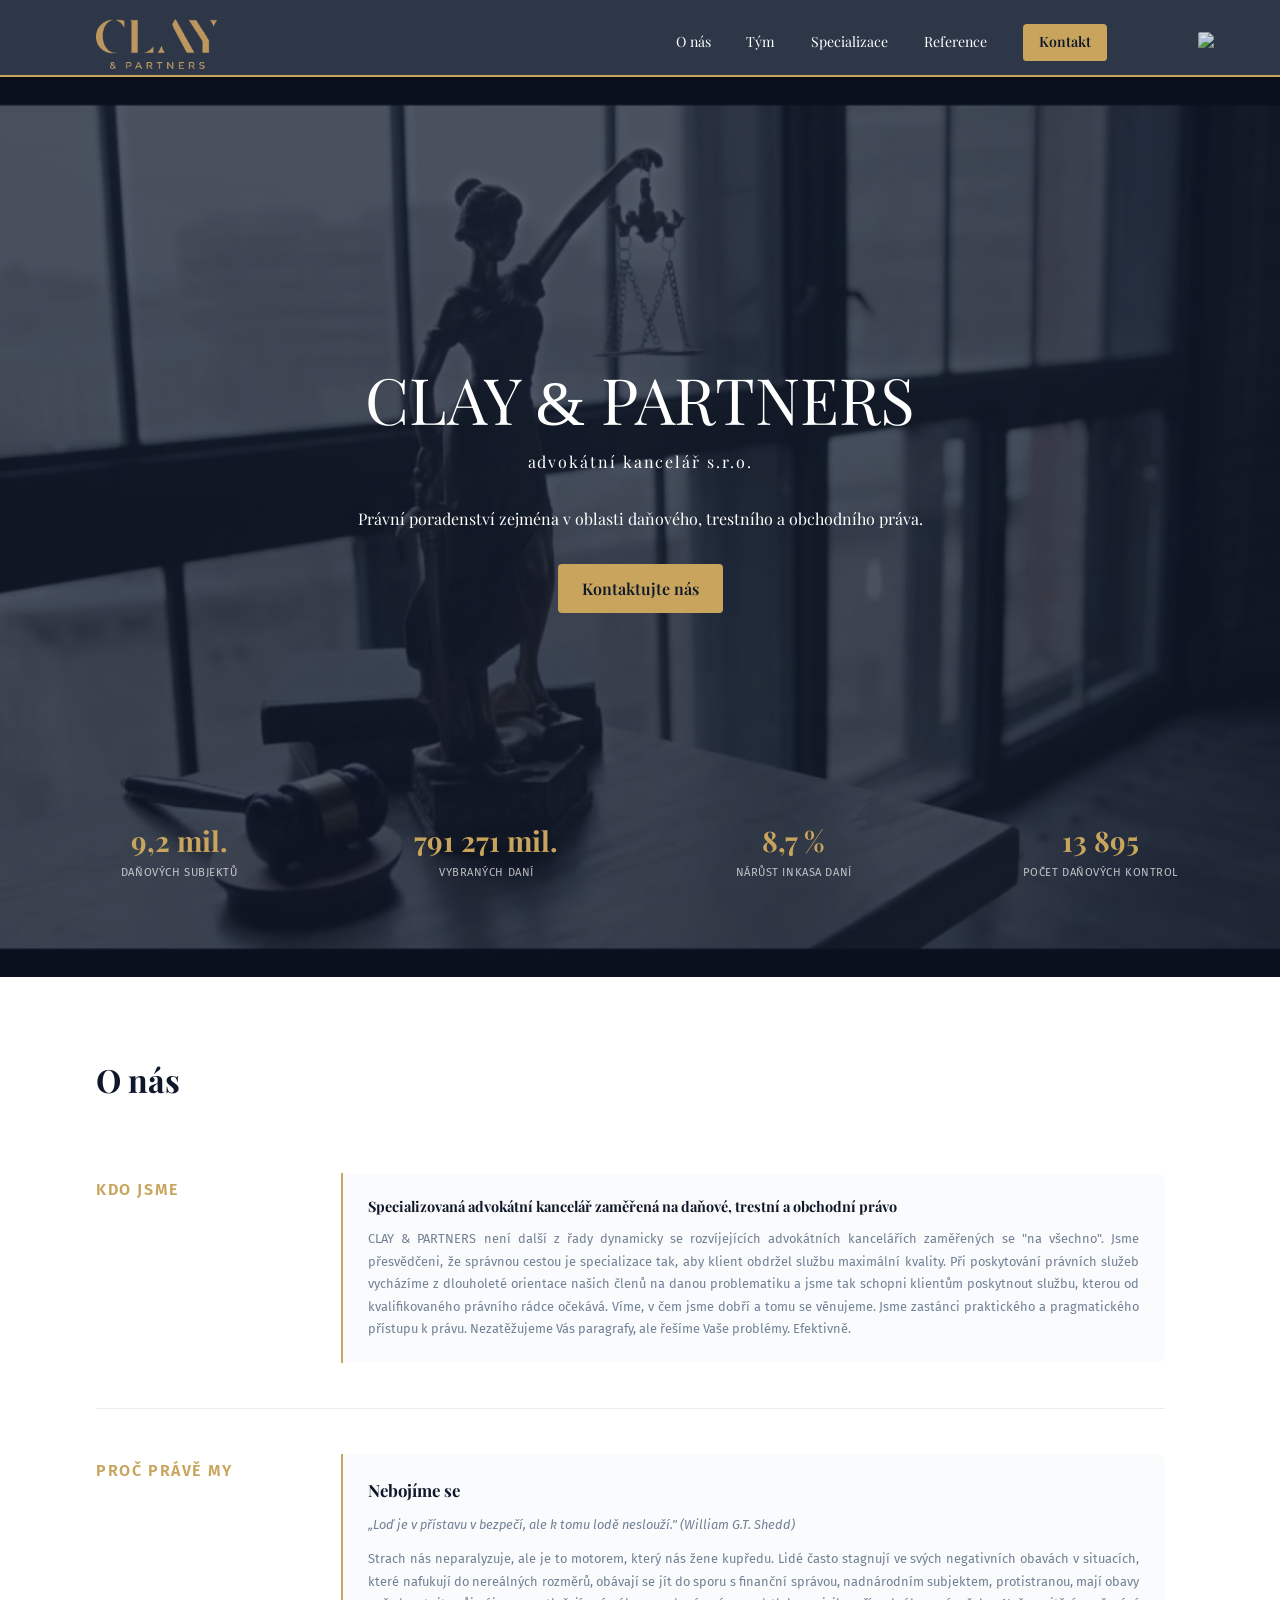
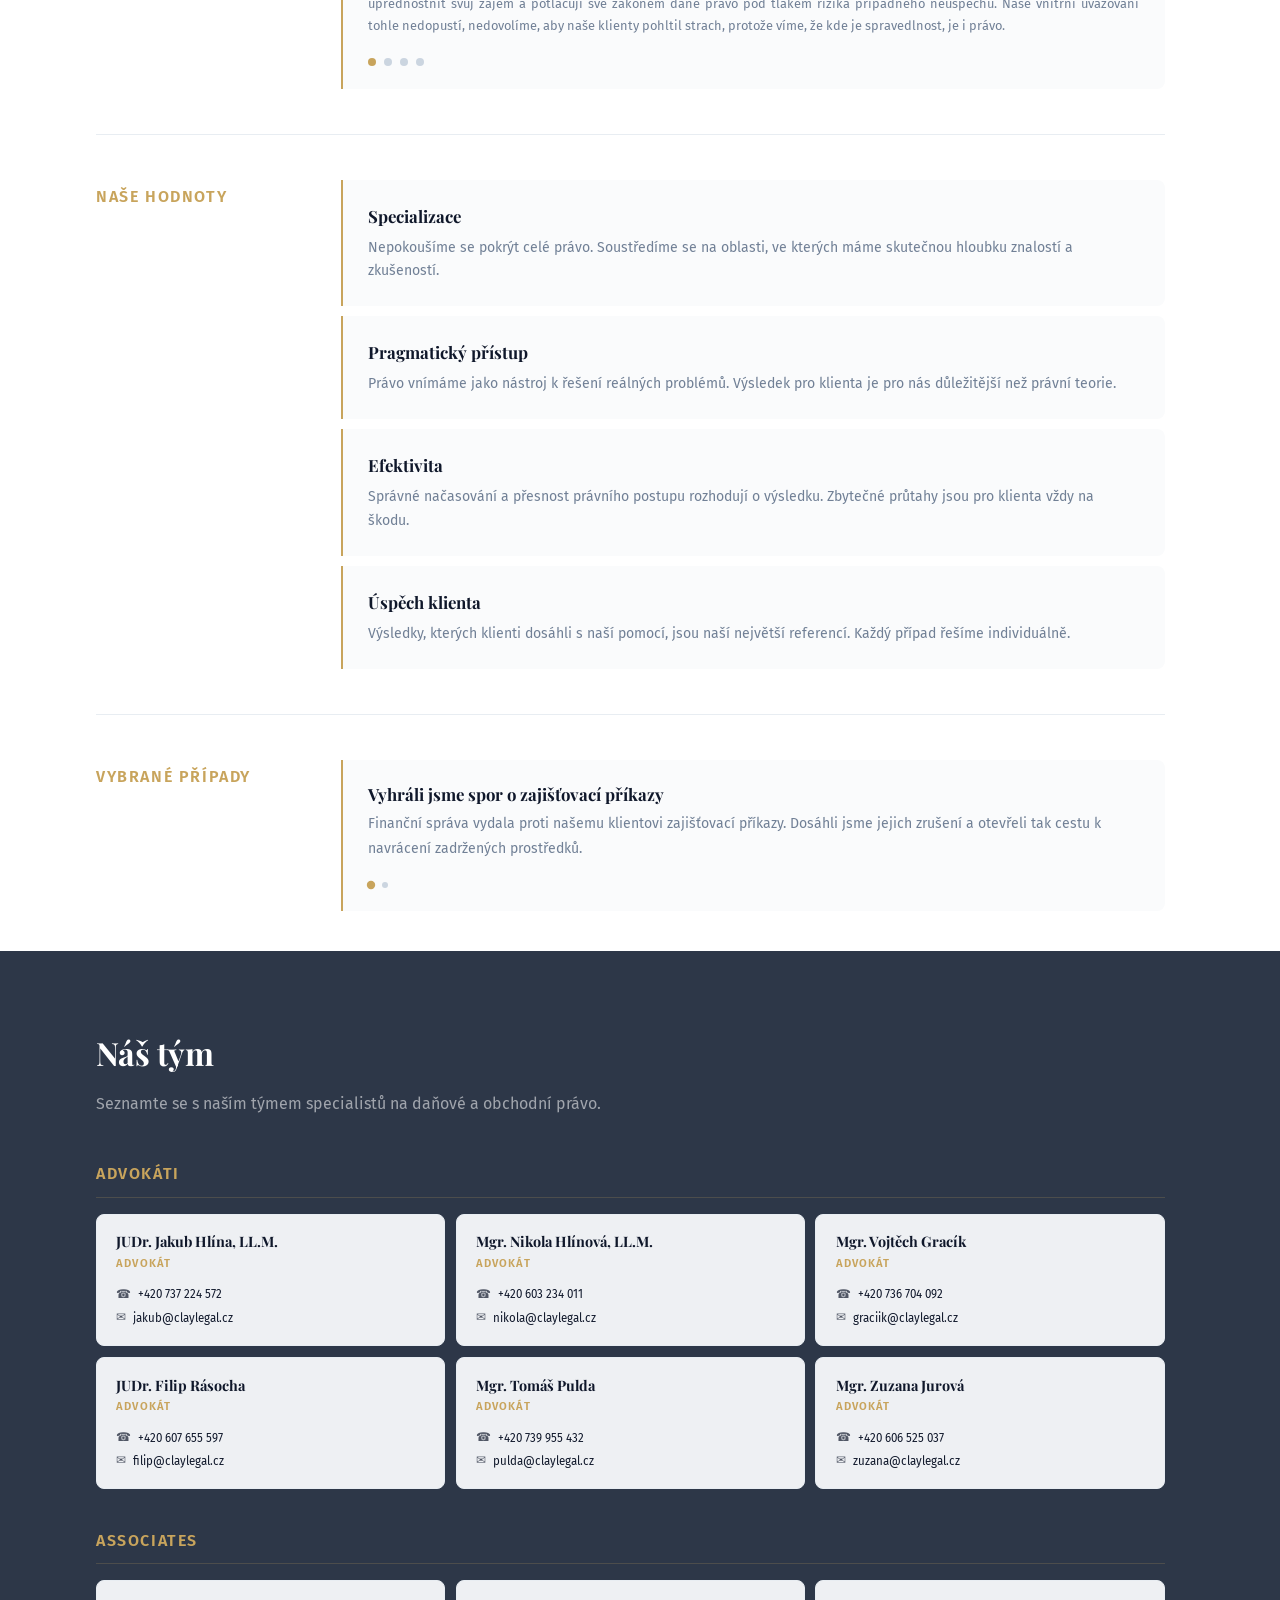
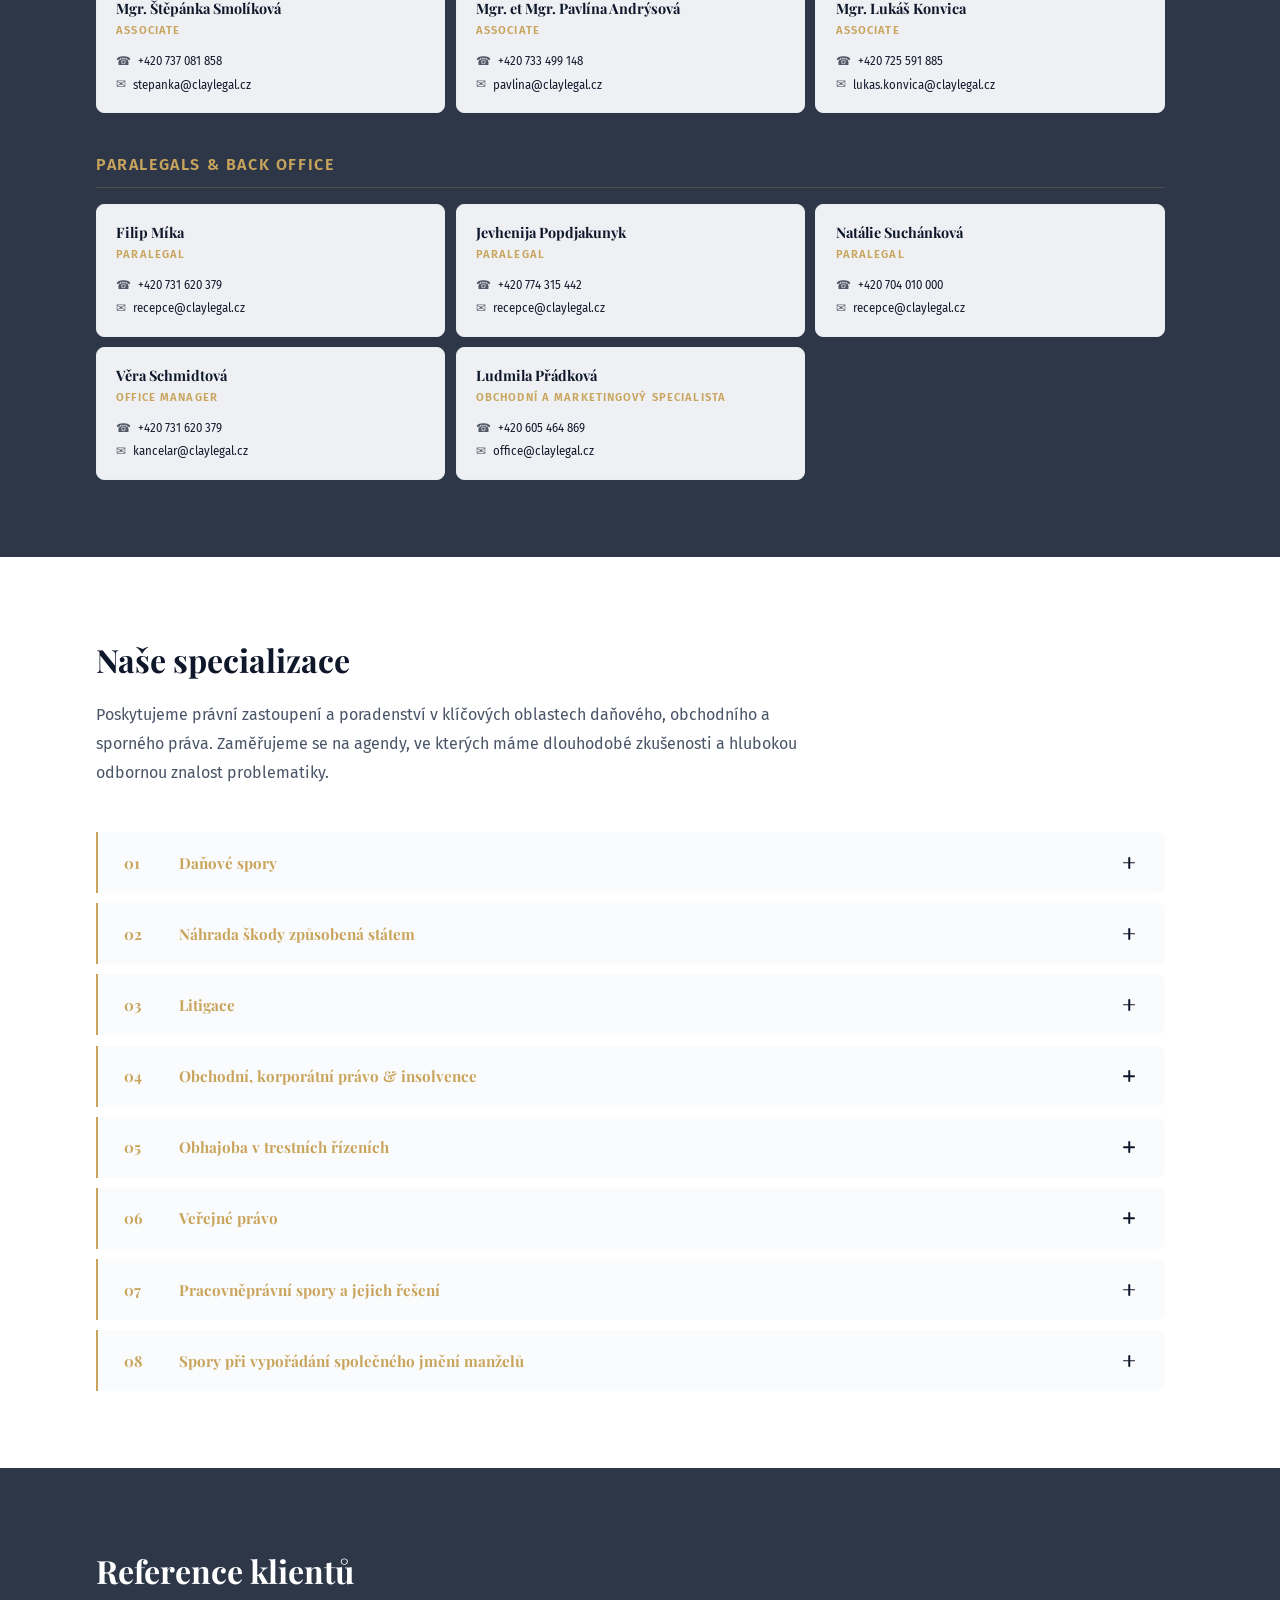
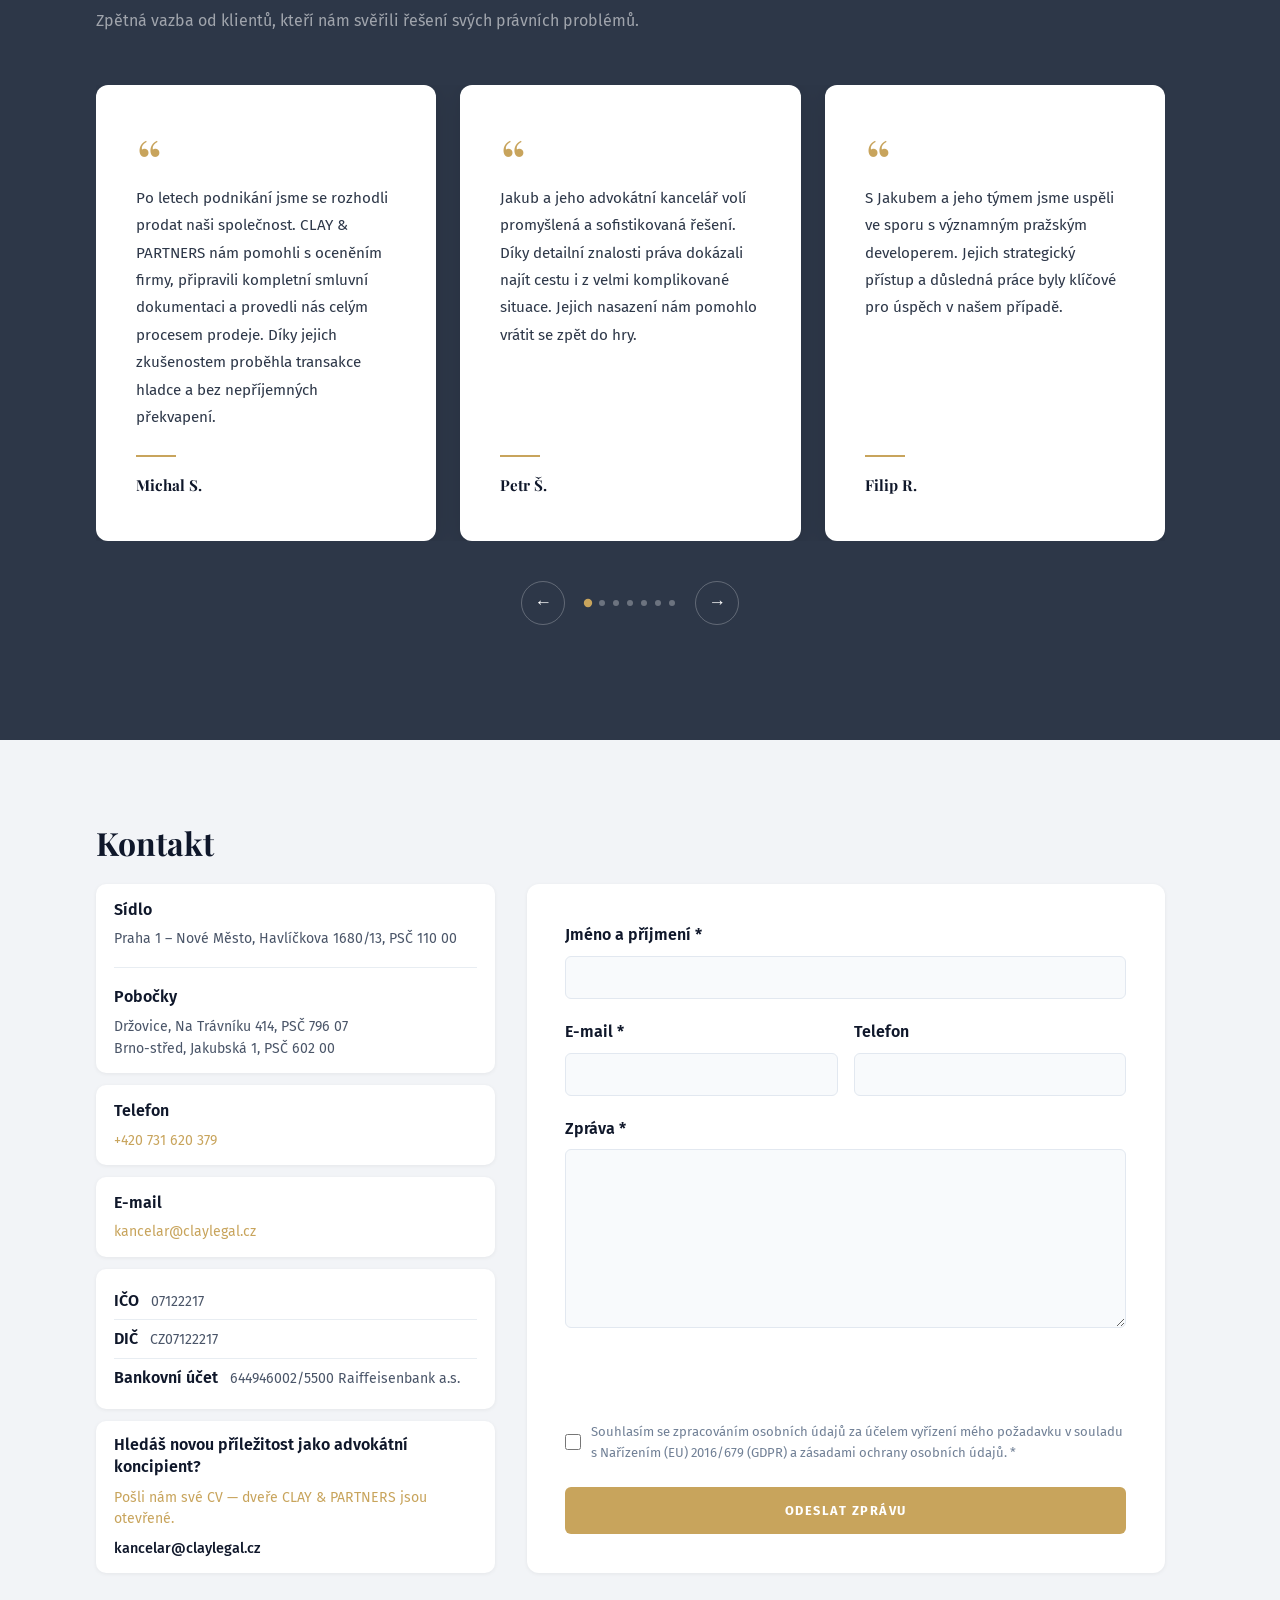
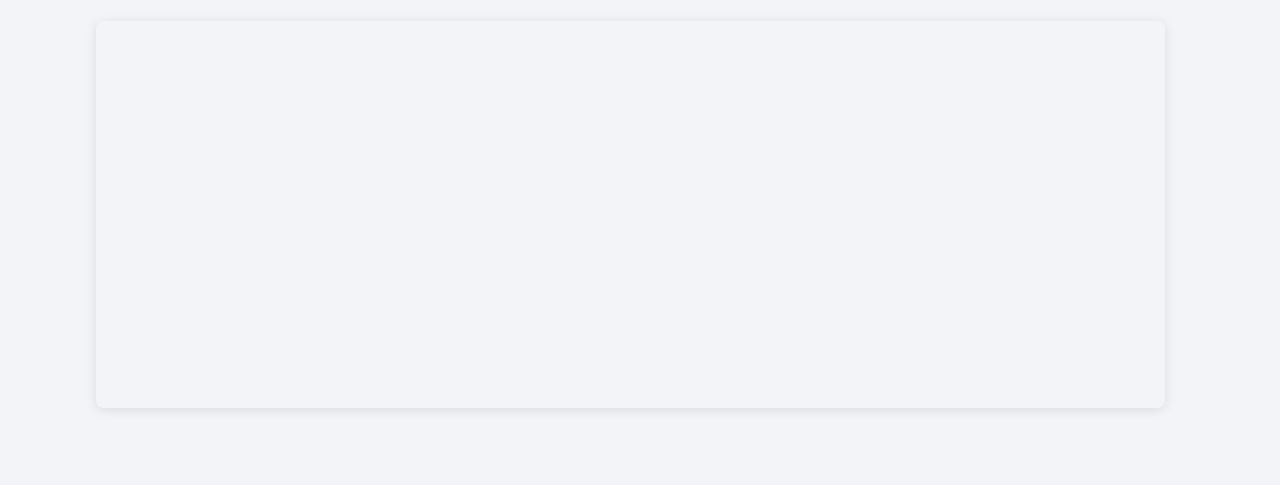
==== commit 25962353: "Prevent auto-detected hyperlinks on IČO and bank account numbers - Add format-detection meta tag to " ====
--- a/index.html
+++ b/index.html
@@ -3,6 +3,7 @@
 <head>
     <meta charset="UTF-8">
     <meta name="viewport" content="width=device-width, initial-scale=1.0">
+    <meta name="format-detection" content="telephone=no, address=no">
     <title>Advokátní Kancelář</title>
     <link href="https://fonts.googleapis.com/css2?family=Fira+Sans:wght@400;500;600&family=Playfair+Display:wght@400;700&display=swap" rel="stylesheet">
     <link rel="stylesheet" href="css/style.css">
--- a/css/style.css
+++ b/css/style.css
@@ -191,6 +191,8 @@
 /* Hero */
 #hero {
     position: relative;
+    min-height: 100vh;
+    min-height: 100dvh;
     height: 100vh;
     height: 100dvh;
     overflow: hidden;
@@ -1072,11 +1074,23 @@
     text-align: left;
 }
 
+/* Prevent iOS/Android auto-detected links (phone/address) in contact info rows */
+.kontakt-info-row a[x-apple-data-detectors],
+.kontakt-info-row a[href^="tel"],
+.kontakt-info-row a[href^="sms"] {
+    color: inherit !important;
+    text-decoration: none !important;
+    pointer-events: none;
+}
+
 .kontakt-gold {
     color: var(--gold);
 }
 
 .kontakt-kariera {
+    display: flex;
+    flex-direction: column;
+    gap: 8px;
 }
 
 .kontakt-kariera-title {
@@ -1084,15 +1098,16 @@
     font-size: 1rem;
     font-weight: 600;
     color: var(--navy);
-    margin-bottom: 6px;
+    margin: 0;
+    line-height: 1.4;
 }
 
 .kontakt-kariera-text {
     font-family: 'Fira Sans', sans-serif;
     font-size: 0.88rem;
     color: var(--gold);
-    line-height: 1.6;
-    margin-bottom: 6px;
+    line-height: 1.5;
+    margin: 0;
 }
 
 .kontakt-kariera-email {
@@ -1520,14 +1535,19 @@
           fit without a mile of vertical scrolling ---  */
     .hero-stats {
         grid-template-columns: repeat(2, 1fr);
+        margin-top: 24px;
     }
 
     .stat-value {
-        font-size: 1.8rem;
+        font-size: 1.4rem;
+    }
+
+    .stat-label {
+        font-size: 0.65rem;
     }
 
     .stat {
-        padding: 14px 12px;
+        padding: 10px 10px;
     }
 
     /* --- Section padding --- */
